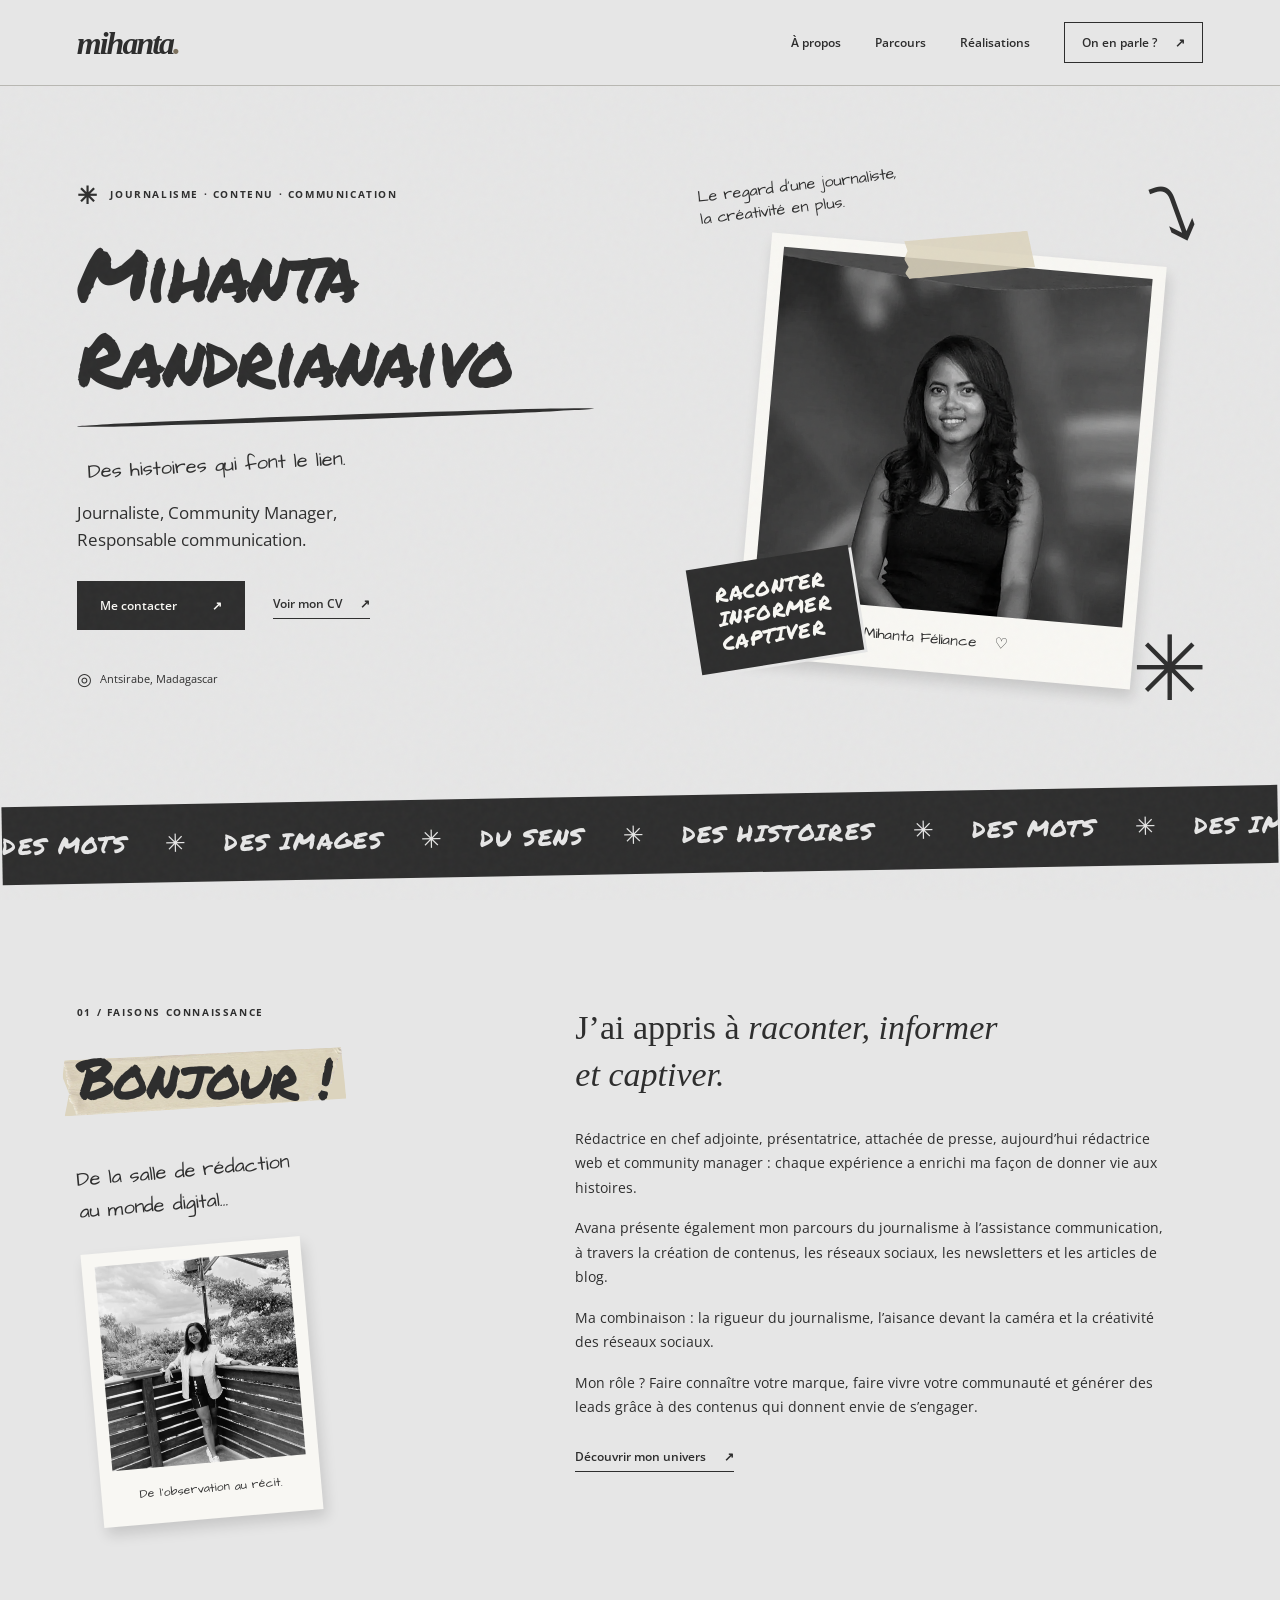
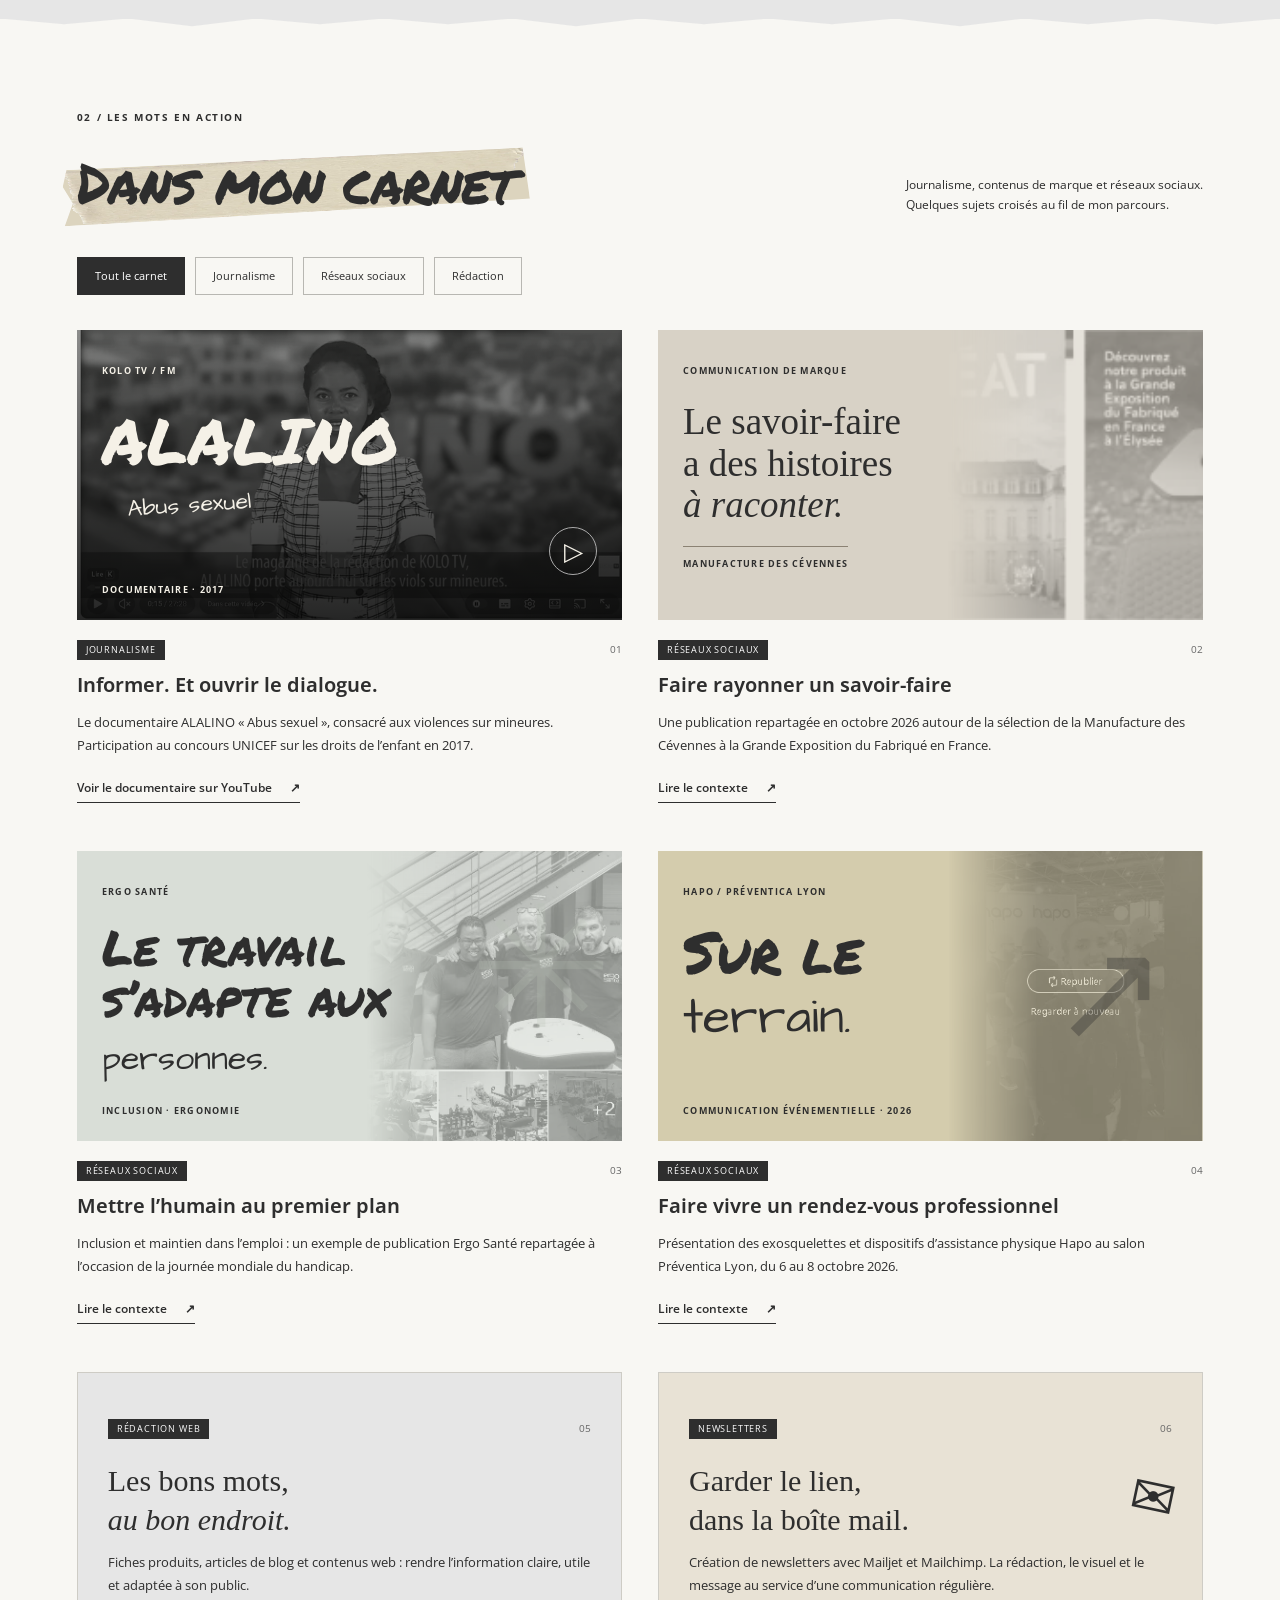
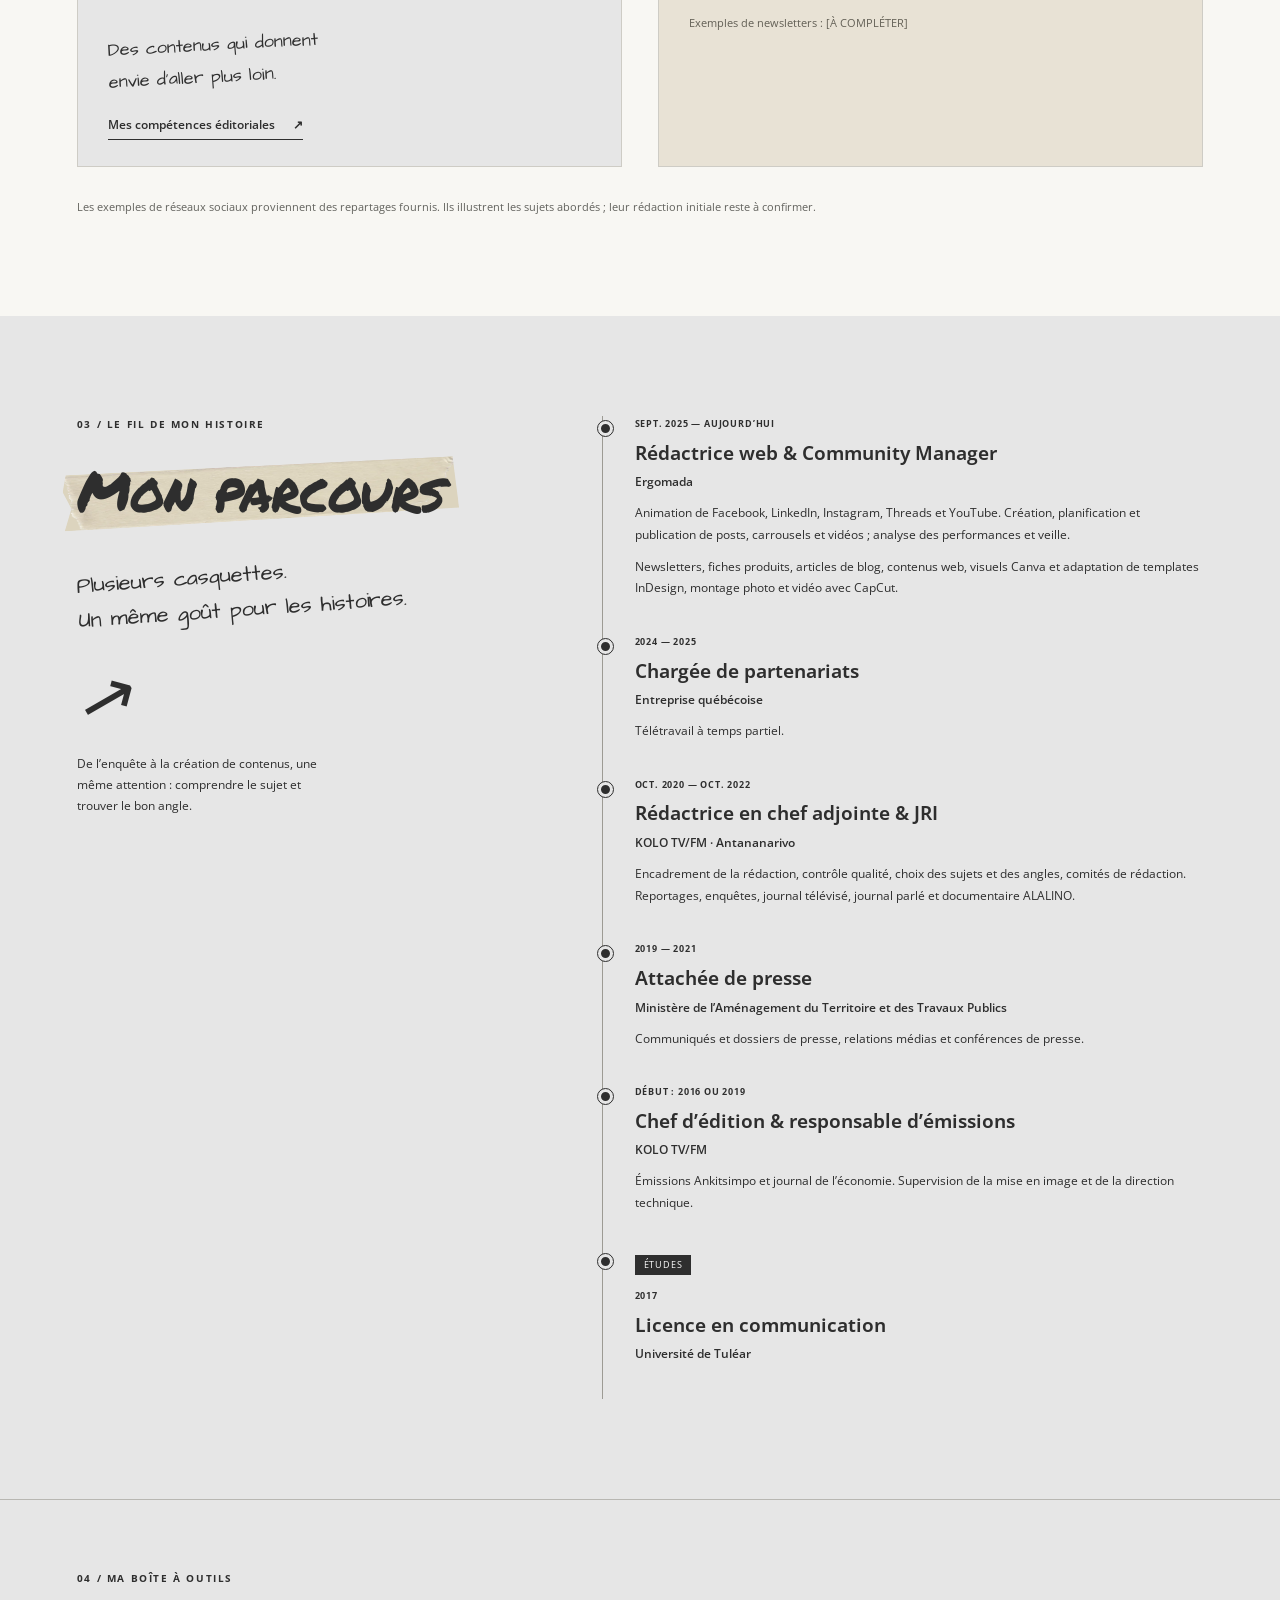
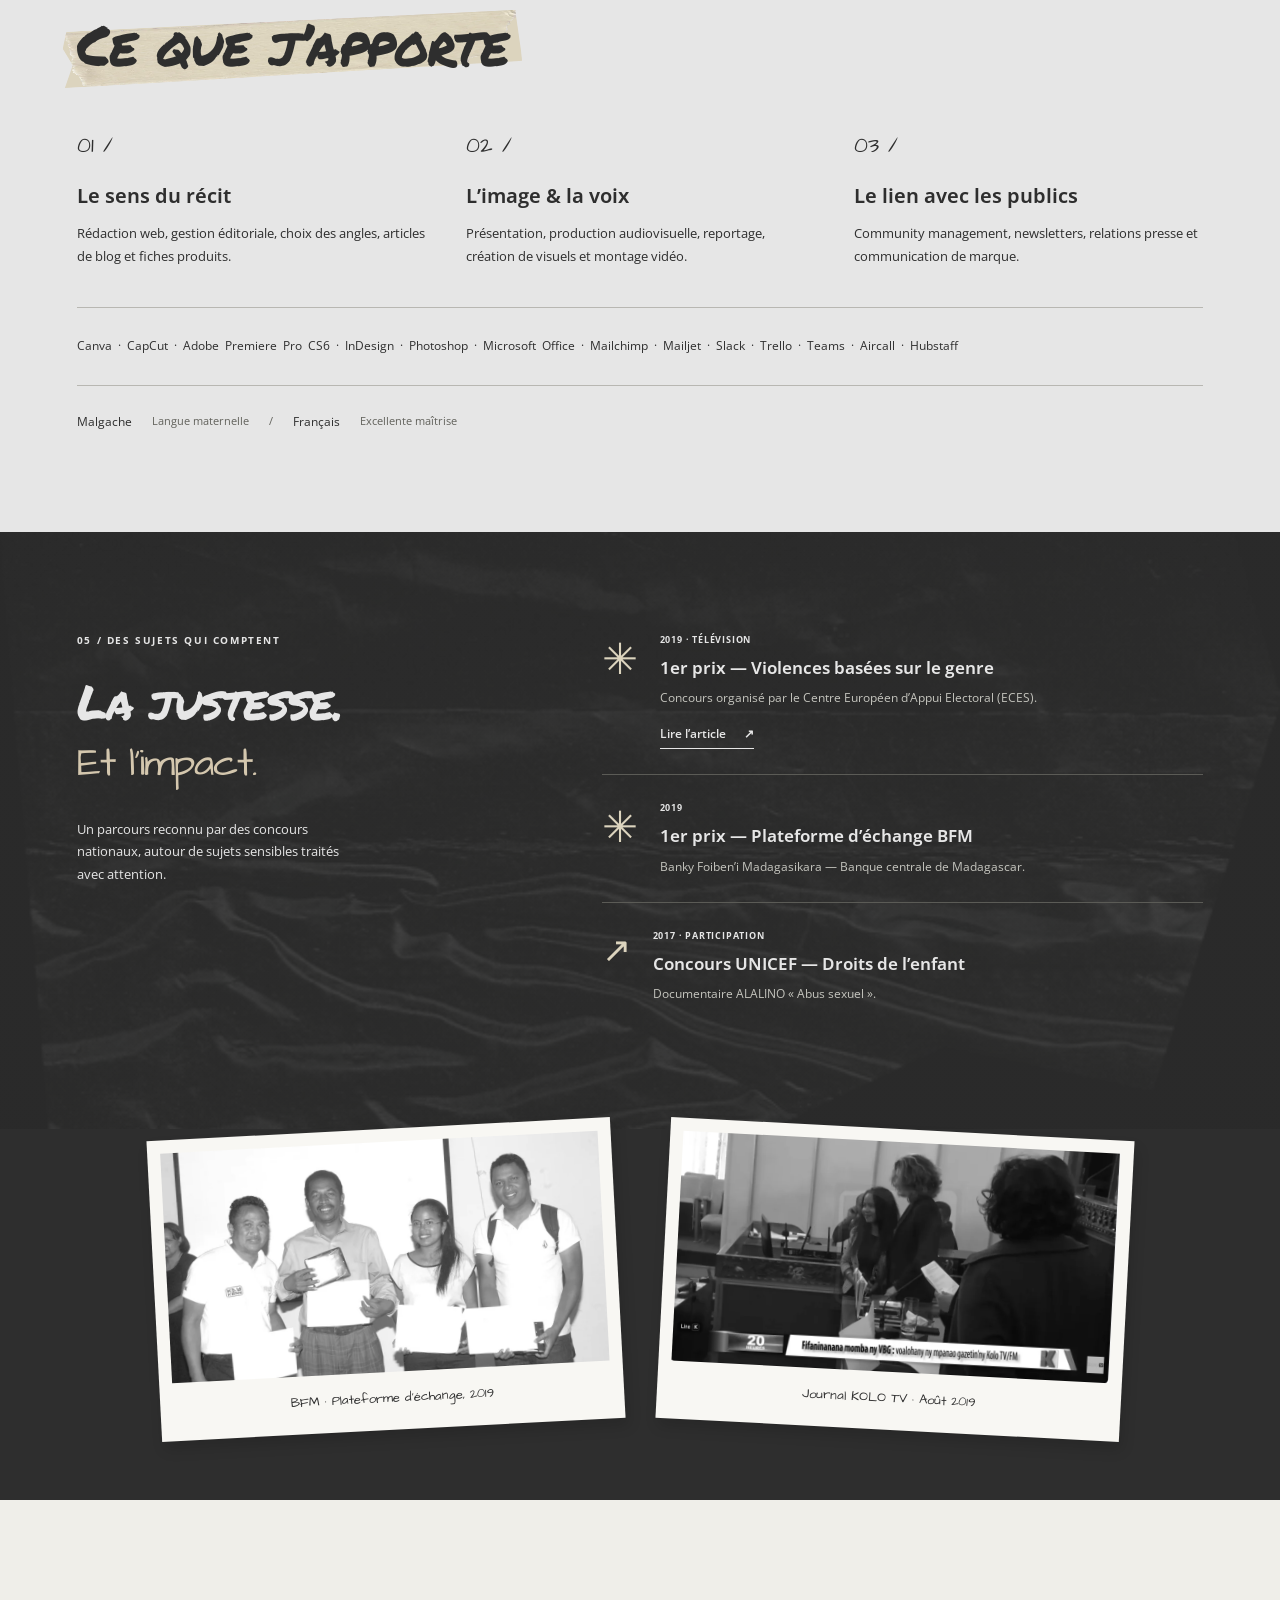
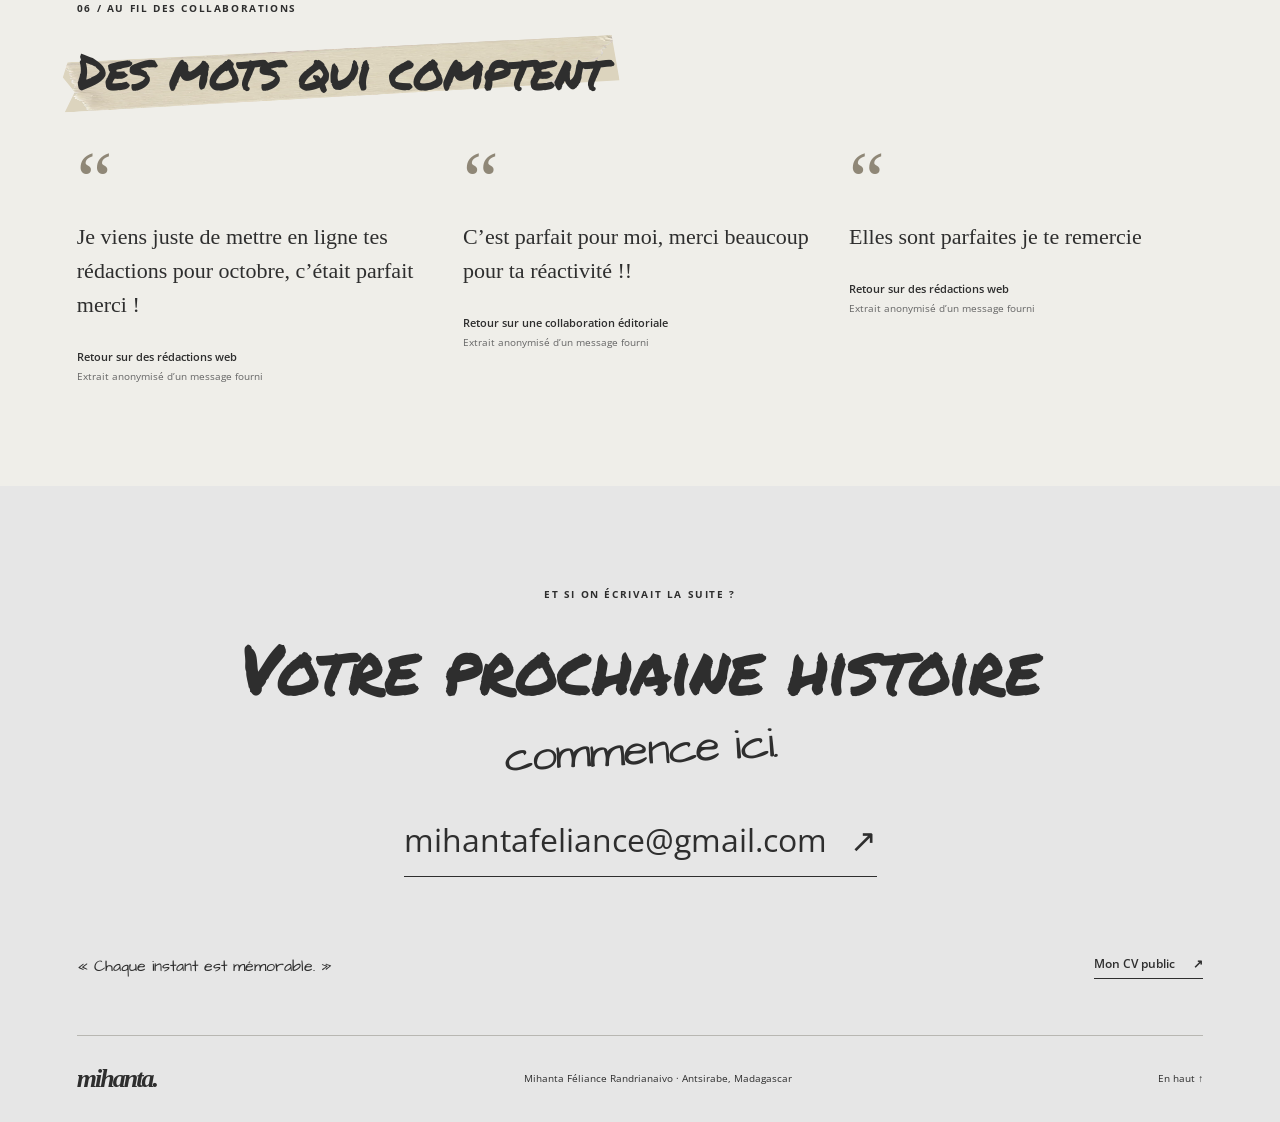
==== index.html @ f81928b0 "first commit" ====
<!doctype html>
<html lang="fr">
<head>
  <meta charset="utf-8">
  <meta name="viewport" content="width=device-width, initial-scale=1">
  <meta name="theme-color" content="#2e2e2e">
  <title>Mihanta Randrianaivo — Journalisme & communication</title>
  <meta name="description" content="Le portfolio de Mihanta Randrianaivo, journaliste, rédactrice web et community manager à Antsirabe, Madagascar. Parcours, publications et communication.">
  <meta property="og:title" content="Mihanta Randrianaivo — Journalisme & communication">
  <meta property="og:description" content="De la salle de rédaction au monde digital : raconter, informer et captiver.">
  <meta property="og:image" content="./assets/portrait.webp">
  <meta property="og:type" content="website">
  <meta property="og:locale" content="fr_FR">
  <link rel="icon" href="./assets/favicon.svg" type="image/svg+xml">
  <link rel="stylesheet" href="./style.css">
  <script src="./script.js" defer></script>
</head>
<body>
  <a class="skip-link" href="#contenu">Aller au contenu</a>
  <header class="header">
    <a class="wordmark" href="#accueil" aria-label="Mihanta, accueil">mi<span>h</span>anta<span class="dot">.</span></a>
    <button class="menu-toggle" aria-controls="navigation" aria-expanded="false">Menu <span aria-hidden="true">☰</span></button>
    <nav id="navigation" aria-label="Navigation principale">
      <a href="#bonjour">À propos</a><a href="#parcours">Parcours</a><a href="#projets">Réalisations</a><a class="nav-contact" href="#contact">On en parle ? <span aria-hidden="true">↗</span></a>
    </nav>
  </header>
  <main id="contenu">
    <section id="accueil" class="hero section-shell">
      <div class="hero-copy">
        <p class="eyebrow"><span class="small-star" aria-hidden="true">✳</span> JOURNALISME · CONTENU · COMMUNICATION</p>
        <h1>Mihanta<br><span>Randrianaivo</span><span class="name-line" aria-hidden="true"></span></h1>
        <p class="handwritten hero-note">Des histoires qui font le lien.</p>
        <p class="hero-description">Journaliste, Community Manager,<br>Responsable communication.</p>
        <div class="actions"><a class="button dark" href="#contact">Me contacter <span aria-hidden="true">↗</span></a><a class="text-link" href="./cv.html">Voir mon CV <span aria-hidden="true">↗</span></a></div>
        <p class="location"><span aria-hidden="true">◎</span> Antsirabe, Madagascar</p>
      </div>
      <div class="hero-art">
        <span class="orbit-label handwritten">Le regard d’une journaliste,<br>la créativité en plus.</span>
        <span class="drawn-arrow" aria-hidden="true">⤵</span>
        <figure class="polaroid hero-photo"><span class="tape" aria-hidden="true"></span><img id="portrait" src="./assets/portrait.webp" alt="Portrait de Mihanta Randrianaivo" width="640" height="800" fetchpriority="high"><figcaption>Mihanta Féliance <span aria-hidden="true">♡</span></figcaption></figure>
        <span class="paper-stamp" aria-hidden="true">RACONTER<br>INFORMER<br>CAPTIVER</span>
        <span class="art-star" aria-hidden="true">✳</span>
      </div>
    </section>
    <div class="ticker" aria-hidden="true"><span>DES MOTS</span> ✳ <span>DES IMAGES</span> ✳ <span>DU SENS</span> ✳ <span>DES HISTOIRES</span> ✳ <span>DES MOTS</span> ✳ <span>DES IMAGES</span></div>

    <section id="bonjour" class="about section-shell reveal">
      <div><p class="section-index">01 / FAISONS CONNAISSANCE</p><h2><span class="tape-title">Bonjour !</span></h2><p class="handwritten margin-note">De la salle de rédaction<br>au monde digital…</p><figure class="about-polaroid polaroid"><img src="./assets/portrait-exterieur.webp" alt="Mihanta debout sur une terrasse en extérieur" loading="lazy" width="700" height="700"><figcaption>De l’observation au récit.</figcaption></figure></div>
      <div class="about-copy"><p class="lead">J’ai appris à <em>raconter, informer<br class="desktop-break"> et captiver.</em></p><p>Rédactrice en chef adjointe, présentatrice, attachée de presse, aujourd’hui rédactrice web et community manager : chaque expérience a enrichi ma façon de donner vie aux histoires.</p><p>Avana présente également mon parcours du journalisme à l’assistance communication, à travers la création de contenus, les réseaux sociaux, les newsletters et les articles de blog.</p><p>Ma combinaison : la rigueur du journalisme, l’aisance devant la caméra et la créativité des réseaux sociaux.</p><p>Mon rôle ? Faire connaître votre marque, faire vivre votre communauté et générer des leads grâce à des contenus qui donnent envie de s’engager.</p><a class="text-link" href="#projets">Découvrir mon univers <span aria-hidden="true">↗</span></a></div>
    </section>

    <section id="projets" class="projects section-shell">
      <div class="section-heading reveal"><div><p class="section-index">02 / LES MOTS EN ACTION</p><h2><span class="tape-title">Dans mon carnet</span></h2></div><p>Journalisme, contenus de marque et réseaux sociaux.<br>Quelques sujets croisés au fil de mon parcours.</p></div>
      <div class="filters" role="group" aria-label="Filtrer les réalisations"><button class="active" data-filter="all" aria-pressed="true">Tout le carnet</button><button data-filter="journalisme" aria-pressed="false">Journalisme</button><button data-filter="social" aria-pressed="false">Réseaux sociaux</button><button data-filter="redaction" aria-pressed="false">Rédaction</button></div>
      <div class="project-grid">
        <article class="project-card featured reveal" data-category="journalisme"><div class="project-visual documentary"><img class="visual-photo" src="./assets/alalino.webp" alt="Présentation du documentaire ALALINO sur KOLO TV" width="783" height="478" loading="lazy"><span class="visual-kicker">KOLO TV / FM</span><span class="documentary-title">ALALINO<span>Abus sexuel</span></span><span class="play-mark" aria-hidden="true">▷</span><span class="visual-footer">DOCUMENTAIRE · 2017</span></div><div class="project-meta"><span class="category">JOURNALISME</span><span>01</span></div><h3>Informer. Et ouvrir le dialogue.</h3><p>Le documentaire ALALINO « Abus sexuel », consacré aux violences sur mineures. Participation au concours UNICEF sur les droits de l’enfant en 2017.</p><a class="text-link documentary-link" href="https://www.youtube.com/watch?v=ROQgotSJH4I">Voir le documentaire sur YouTube <span aria-hidden="true">↗</span></a></article>
        <article class="project-card reveal" data-category="social"><div class="project-visual editorial"><img class="brand-photo" src="./assets/manufacture.webp" alt="Visuel de la sélection de la Manufacture des Cévennes au Fabriqué en France" loading="lazy" width="338" height="163"><span class="visual-kicker">COMMUNICATION DE MARQUE</span><span class="editorial-title">Le savoir-faire<br>a des histoires<br><em>à raconter.</em></span><span class="mini-label">MANUFACTURE DES CÉVENNES</span></div><div class="project-meta"><span class="category">RÉSEAUX SOCIAUX</span><span>02</span></div><h3>Faire rayonner un savoir-faire</h3><p>Une publication repartagée en octobre 2026 autour de la sélection de la Manufacture des Cévennes à la Grande Exposition du Fabriqué en France.</p><button class="text-link detail-button" data-project="manufacture">Lire le contexte <span aria-hidden="true">↗</span></button></article>
        <article class="project-card reveal" data-category="social"><div class="project-visual inclusion"><img class="brand-photo" src="./assets/ergo-sante.webp" alt="Équipe Ergo Santé dans son atelier" loading="lazy" width="347" height="304"><span class="visual-kicker">ERGO SANTÉ</span><span class="inclusion-title">Le travail<br>s’adapte aux<br><em>personnes.</em></span><span class="visual-footer">INCLUSION · ERGONOMIE</span><span class="visual-star" aria-hidden="true">✳</span></div><div class="project-meta"><span class="category">RÉSEAUX SOCIAUX</span><span>03</span></div><h3>Mettre l’humain au premier plan</h3><p>Inclusion et maintien dans l’emploi : un exemple de publication Ergo Santé repartagée à l’occasion de la journée mondiale du handicap.</p><button class="text-link detail-button" data-project="ergo">Lire le contexte <span aria-hidden="true">↗</span></button></article>
        <article class="project-card reveal" data-category="social"><div class="project-visual event"><img class="brand-photo" src="./assets/hapo.webp" alt="Démonstration sur le stand Hapo à Préventica Lyon" loading="lazy" width="351" height="433"><span class="visual-kicker">HAPO / PRÉVENTICA LYON</span><span class="event-title">Sur le<br><em>terrain.</em><span aria-hidden="true">↗</span></span><span class="visual-footer">COMMUNICATION ÉVÉNEMENTIELLE · 2026</span></div><div class="project-meta"><span class="category">RÉSEAUX SOCIAUX</span><span>04</span></div><h3>Faire vivre un rendez-vous professionnel</h3><p>Présentation des exosquelettes et dispositifs d’assistance physique Hapo au salon Préventica Lyon, du 6 au 8 octobre 2026.</p><button class="text-link detail-button" data-project="hapo">Lire le contexte <span aria-hidden="true">↗</span></button></article>
        <article class="project-card writing-card reveal" data-category="redaction"><div class="project-meta"><span class="category">RÉDACTION WEB</span><span>05</span></div><h3>Les bons mots,<br><em>au bon endroit.</em></h3><p>Fiches produits, articles de blog et contenus web : rendre l’information claire, utile et adaptée à son public.</p><p class="handwritten">Des contenus qui donnent<br>envie d’aller plus loin.</p><a class="text-link" href="#competences">Mes compétences éditoriales <span aria-hidden="true">↗</span></a></article>
        <article class="project-card newsletter-card reveal" data-category="redaction"><div class="project-meta"><span class="category">NEWSLETTERS</span><span>06</span></div><span class="envelope" aria-hidden="true">✉</span><h3>Garder le lien,<br>dans la boîte mail.</h3><p>Création de newsletters avec Mailjet et Mailchimp. La rédaction, le visuel et le message au service d’une communication régulière.</p><p class="pending">Exemples de newsletters : [À COMPLÉTER]</p></article>
      </div>
      <p class="source-note">Les exemples de réseaux sociaux proviennent des repartages fournis. Ils illustrent les sujets abordés ; leur rédaction initiale reste à confirmer.</p>
    </section>

    <section id="parcours" class="journey section-shell">
      <div class="journey-intro reveal"><p class="section-index">03 / LE FIL DE MON HISTOIRE</p><h2><span class="tape-title">Mon parcours</span></h2><p class="handwritten">Plusieurs casquettes.<br>Un même goût pour les histoires.</p><div class="journey-note"><span aria-hidden="true">↗</span><p>De l’enquête à la création de contenus, une même attention : comprendre le sujet et trouver le bon angle.</p></div></div>
      <div class="timeline">
        <article class="timeline-item reveal"><span class="timeline-date">SEPT. 2025 — AUJOURD’HUI</span><h3>Rédactrice web & Community Manager</h3><p class="organization">Ergomada</p><p>Animation de Facebook, LinkedIn, Instagram, Threads et YouTube. Création, planification et publication de posts, carrousels et vidéos ; analyse des performances et veille.</p><p>Newsletters, fiches produits, articles de blog, contenus web, visuels Canva et adaptation de templates InDesign, montage photo et vidéo avec CapCut.</p></article>
        <article class="timeline-item reveal"><span class="timeline-date">2024 — 2025</span><h3>Chargée de partenariats</h3><p class="organization">Entreprise québécoise</p><p>Télétravail à temps partiel.</p></article>
        <article class="timeline-item reveal"><span class="timeline-date">OCT. 2020 — OCT. 2022</span><h3>Rédactrice en chef adjointe & JRI</h3><p class="organization">KOLO TV/FM · Antananarivo</p><p>Encadrement de la rédaction, contrôle qualité, choix des sujets et des angles, comités de rédaction. Reportages, enquêtes, journal télévisé, journal parlé et documentaire ALALINO.</p></article>
        <article class="timeline-item reveal"><span class="timeline-date">2019 — 2021</span><h3>Attachée de presse</h3><p class="organization">Ministère de l’Aménagement du Territoire et des Travaux Publics</p><p>Communiqués et dossiers de presse, relations médias et conférences de presse.</p></article>
        <article class="timeline-item reveal"><span class="timeline-date">DÉBUT : 2016 OU 2019</span><h3>Chef d’édition & responsable d’émissions</h3><p class="organization">KOLO TV/FM</p><p>Émissions Ankitsimpo et journal de l’économie. Supervision de la mise en image et de la direction technique.</p></article>
        <article class="timeline-item education reveal"><span class="category">ÉTUDES</span><span class="timeline-date">2017</span><h3>Licence en communication</h3><p class="organization">Université de Tuléar</p></article>
      </div>
    </section>

    <section id="competences" class="skills section-shell reveal"><p class="section-index">04 / MA BOÎTE À OUTILS</p><h2><span class="tape-title">Ce que j’apporte</span></h2><div class="skills-grid"><article><span class="skill-number">01 /</span><h3>Le sens du récit</h3><p>Rédaction web, gestion éditoriale, choix des angles, articles de blog et fiches produits.</p></article><article><span class="skill-number">02 /</span><h3>L’image & la voix</h3><p>Présentation, production audiovisuelle, reportage, création de visuels et montage vidéo.</p></article><article><span class="skill-number">03 /</span><h3>Le lien avec les publics</h3><p>Community management, newsletters, relations presse et communication de marque.</p></article></div><div id="tool-list" class="tool-list" aria-label="Outils">Canva · CapCut · Adobe Premiere Pro CS6 · InDesign · Photoshop · Microsoft Office · Mailchimp · Mailjet · Slack · Trello · Teams · Aircall · Hubstaff</div><p class="languages">Malgache <span>Langue maternelle</span><span aria-hidden="true">/</span> Français <span>Excellente maîtrise</span></p></section>

    <section id="distinctions" class="awards section-shell reveal"><div><p class="section-index">05 / DES SUJETS QUI COMPTENT</p><h2>La justesse.<br><span class="handwritten">Et l’impact.</span></h2><p>Un parcours reconnu par des concours nationaux, autour de sujets sensibles traités avec attention.</p></div><div class="award-list"><article><span class="award-symbol" aria-hidden="true">✳</span><div><span class="timeline-date">2019 · TÉLÉVISION</span><h3>1er prix — Violences basées sur le genre</h3><p>Concours organisé par le Centre Européen d’Appui Electoral (ECES).</p><a id="award-link" class="text-link" href="http://www.infokmada.com/fifaninanana-momba-ny-vbg-voalohany-ny-mpanao-gazetinny-kolo-tvfm/">Lire l’article <span aria-hidden="true">↗</span></a></div></article><article><span class="award-symbol" aria-hidden="true">✳</span><div><span class="timeline-date">2019</span><h3>1er prix — Plateforme d’échange BFM</h3><p>Banky Foiben’i Madagasikara — Banque centrale de Madagascar.</p></div></article><article><span class="award-symbol small" aria-hidden="true">↗</span><div><span class="timeline-date">2017 · PARTICIPATION</span><h3>Concours UNICEF — Droits de l’enfant</h3><p>Documentaire ALALINO « Abus sexuel ».</p></div></article></div></section>

<div class="proof-gallery"><figure class="polaroid"><button class="image-button" data-image="./assets/prix-bfm.webp" data-caption="Remise de prix — plateforme d’échange de la Banque centrale de Madagascar, 2019 (légende du Canva)." aria-label="Agrandir la photo de remise du prix BFM"><img src="./assets/prix-bfm.webp" alt="Remise de prix du concours de la plateforme BFM, personnes tenant leurs certificats" width="900" height="598" loading="lazy"></button><figcaption>BFM · Plateforme d’échange, 2019</figcaption></figure><figure class="polaroid"><button class="image-button" data-image="./assets/prix-vbg.webp" data-caption="Concours sur les violences basées sur le genre — capture du journal KOLO TV du 1er août 2019." aria-label="Agrandir la capture du concours sur les violences basées sur le genre"><img src="./assets/prix-vbg.webp" alt="Cérémonie du concours VBG, capture du journal KOLO TV" width="900" height="542" loading="lazy"></button><figcaption>Journal KOLO TV · Août 2019</figcaption></figure></div>
    <section id="retours" class="feedback section-shell reveal"><p class="section-index">06 / AU FIL DES COLLABORATIONS</p><h2><span class="tape-title">Des mots qui comptent</span></h2><div class="feedback-grid"><blockquote><span class="quote-mark" aria-hidden="true">“</span><p>Je viens juste de mettre en ligne tes rédactions pour octobre, c’était parfait merci !</p><footer>Retour sur des rédactions web<span>Extrait anonymisé d’un message fourni</span></footer></blockquote><blockquote><span class="quote-mark" aria-hidden="true">“</span><p>C’est parfait pour moi, merci beaucoup pour ta réactivité !!</p><footer>Retour sur une collaboration éditoriale<span>Extrait anonymisé d’un message fourni</span></footer></blockquote><blockquote><span class="quote-mark" aria-hidden="true">“</span><p>Elles sont parfaites je te remercie</p><footer>Retour sur des rédactions web<span>Extrait anonymisé d’un message fourni</span></footer></blockquote></div></section>

    <section id="contact" class="contact section-shell"><p class="section-index">ET SI ON ÉCRIVAIT LA SUITE ?</p><h2>Votre prochaine histoire<br><span class="handwritten">commence ici.</span></h2><a class="contact-email" href="mailto:mihantafeliance@gmail.com">mihantafeliance@gmail.com <span aria-hidden="true">↗</span></a><div class="contact-bottom"><p>« Chaque instant est mémorable. »</p><a class="text-link" href="./cv.html">Mon CV public <span aria-hidden="true">↗</span></a></div></section>
  </main>
  <footer class="footer"><a class="wordmark" href="#accueil">mihanta.</a><p>Mihanta Féliance Randrianaivo · Antsirabe, Madagascar</p><a href="#accueil">En haut <span aria-hidden="true">↑</span></a></footer>
  <dialog id="image-dialog" aria-labelledby="image-dialog-caption"><button class="image-close dialog-close" aria-label="Fermer l’image">×</button><figure><img id="expanded-image" alt=""><figcaption id="image-dialog-caption"></figcaption></figure></dialog>
  <dialog id="project-dialog" aria-labelledby="dialog-title"><button class="dialog-close" aria-label="Fermer les détails">×</button><p class="section-index">DANS MON CARNET</p><h2 id="dialog-title"></h2><p id="dialog-content"></p><p class="source-note">Source : capture de publication fournie dans la conversation. L’autorat initial reste à confirmer.</p></dialog>
</body>
</html>
---- style.css ----
@font-face{font-family:PortfolioHand;src:url('./assets/architects-daughter.ttf') format('truetype');font-display:swap}
@font-face{font-family:PortfolioTitle;src:url('./assets/permanent-marker.ttf') format('truetype');font-display:swap}
@font-face{font-family:'Open Sans';src:url('./assets/open-sans.ttf') format('truetype');font-weight:300 800;font-display:swap}
:root{--paper:#e6e6e6;--ink:#2e2e2e;--tape:#d4c7ae;--white:#f8f7f3;--line:#b8b7b2;--hand:PortfolioHand,'Segoe Print','Comic Sans MS',cursive;--body:'Open Sans','Segoe UI',Arial,sans-serif;--title:Impact,'Arial Narrow',sans-serif}
*{box-sizing:border-box}html{scroll-behavior:smooth;scroll-padding-top:100px}body{margin:0;background:var(--paper);color:var(--ink);font-family:var(--body);font-size:15px;line-height:1.75}body:before{content:'';position:fixed;inset:0;pointer-events:none;z-index:8;opacity:.045;background-image:url("data:image/svg+xml,%3Csvg viewBox='0 0 160 160' xmlns='http://www.w3.org/2000/svg'%3E%3Cfilter id='n'%3E%3CfeTurbulence type='fractalNoise' baseFrequency='.85' numOctaves='3' stitchTiles='stitch'/%3E%3C/filter%3E%3Cpath fill='%23000' filter='url(%23n)' opacity='.6' d='M0 0h160v160H0z'/%3E%3C/svg%3E")}
::selection{background:var(--tape);color:var(--ink)}a{color:inherit;text-decoration:none}button{font:inherit;color:inherit;cursor:pointer}button,a{-webkit-tap-highlight-color:transparent}a:focus-visible,button:focus-visible{outline:3px solid #725c31;outline-offset:6px}img{max-width:100%;display:block}h1,h2,h3,p,figure{margin:0}p+p{margin-top:1rem}h2{font-family:var(--title);font-weight:400;font-size:clamp(2.5rem,4.4vw,4.1rem);line-height:1.16;letter-spacing:-.025em}h3{font-size:1.15rem;line-height:1.45;font-weight:650}em{font-style:normal}.section-shell{padding:100px max(6vw,calc((100vw - 1240px)/2));}.section-index,.eyebrow{font-size:10px;font-weight:700;letter-spacing:.16em;margin-bottom:24px}.handwritten{font-family:var(--hand);font-weight:400}.skip-link{position:fixed;top:-100px;left:20px;padding:12px;background:var(--white);z-index:30}.skip-link:focus{top:10px}.header{position:sticky;top:0;z-index:20;display:flex;align-items:center;justify-content:space-between;height:86px;padding:0 6vw;background:rgb(230 230 230 / .96);border-bottom:1px solid var(--line);backdrop-filter:blur(12px)}.wordmark{font-family:Georgia,serif;font-weight:bold;font-style:italic;font-size:32px;letter-spacing:-2px;line-height:1}.wordmark .dot{color:#7d725f}.header nav{display:flex;align-items:center;gap:34px;font-size:12px;font-weight:600}.header nav a:hover{ text-decoration:underline;text-underline-offset:5px}.nav-contact{border:1px solid var(--ink);padding:9px 17px}.nav-contact span{margin-left:15px}.menu-toggle{display:none}.hero{display:grid;grid-template-columns:1.15fr 1fr;min-height:710px;padding-top:80px;padding-bottom:85px;gap:40px;align-items:center;overflow:hidden}.eyebrow{display:flex;gap:12px;align-items:center}.small-star{font-size:24px;line-height:1}.hero h1{position:relative;font-family:var(--title);font-size:clamp(3.8rem,6.7vw,6.6rem);line-height:1.04;font-weight:400;letter-spacing:-.035em}.hero h1>span:first-child{font-size:.79em}.name-line{display:block;height:5px;width:89%;background:var(--ink);transform:rotate(-2deg);border-radius:70%;margin-top:13px}.hero-note{font-size:22px;transform:rotate(-3deg);margin:20px 0 24px 10px}.hero-description{font-size:17px;line-height:1.6}.actions{display:flex;align-items:center;gap:28px;margin-top:28px}.button{display:inline-flex;align-items:center;justify-content:space-between;gap:35px;padding:13px 22px;font-weight:600;font-size:12px;border:1px solid var(--ink)}.dark{background:var(--ink);color:var(--white)}.dark:hover{background:#49463f}.text-link{display:inline-block;border:0;border-bottom:1px solid currentColor;background:none;padding:0 0 4px;font-size:12px;font-weight:600;text-align:left}.text-link span{margin-left:15px}.text-link:hover{opacity:.7}.location{font-size:11px;margin-top:34px;display:flex;gap:8px;align-items:center}.location span{font-size:17px}.hero-art{position:relative;padding:45px 20px 0}.polaroid{background:var(--white);padding:13px 13px 20px;box-shadow:3px 8px 14px #0002;position:relative}.hero-photo{width:85%;margin:0 auto;transform:rotate(5deg)}.hero-photo img{width:100%;height:350px;object-fit:cover;object-position:center 25%;filter:grayscale(1);background:#cbc9c3}.polaroid figcaption{font-family:var(--hand);text-align:center;margin-top:15px;font-size:15px}.polaroid figcaption span{margin-left:12px}.tape{position:absolute;top:-15px;width:130px;height:40px;left:calc(50% - 65px);background:var(--tape);opacity:.86;transform:rotate(-9deg);z-index:2;clip-path:polygon(1% 5%,96% 0,100% 92%,3% 100%,0 85%,3% 70%,0 50%,3% 30%)}.orbit-label{position:absolute;top:-30px;left:0;font-size:16px;line-height:1.4;transform:rotate(-7deg)}.drawn-arrow{position:absolute;top:-25px;right:7px;transform:rotate(-20deg);font-size:80px;font-family:var(--hand);line-height:1}.paper-stamp{position:absolute;bottom:10px;left:-5px;background:var(--ink);color:var(--white);font-family:var(--title);font-size:20px;line-height:1.2;letter-spacing:.03em;padding:17px 25px;transform:rotate(-9deg);box-shadow:3px 3px 0 #e6e6e6}.art-star{position:absolute;right:-4px;bottom:-37px;font-size:90px;line-height:1}.ticker{background:var(--ink);color:var(--paper);display:flex;gap:38px;align-items:center;overflow:hidden;white-space:nowrap;padding:17px 0;transform:rotate(-1deg);font-size:25px}.ticker span{font-family:var(--title);font-size:23px;letter-spacing:.06em}.about{display:grid;grid-template-columns:.8fr 1.2fr;gap:80px;padding-top:130px}.tape-title{position:relative;isolation:isolate;display:inline-block}.tape-title:before{content:'';position:absolute;inset:12% -14px 2%;background:var(--tape);transform:rotate(-3deg);z-index:-1;clip-path:polygon(1% 0,99% 3%,100% 94%,0 100%,2% 60%,0 30%)}.margin-note{font-size:20px;line-height:1.6;margin-top:35px;transform:rotate(-5deg)}.about-asterisk{font-size:100px;line-height:1;display:block;margin:35px 0 0 70px}.lead{font-family:Georgia,serif;font-size:34px;line-height:1.4;margin-bottom:28px}.lead em{font-style:italic}.about-copy>p:not(.lead){font-size:14px;max-width:590px}.about-copy .text-link{margin-top:26px}.projects{background:var(--white);padding-top:90px;clip-path:polygon(0 0,5% .3%,10% 0,15% .4%,20% 0,25% .3%,30% 0,35% .3%,40% 0,45% .4%,50% 0,55% .3%,60% 0,65% .3%,70% 0,75% .4%,80% 0,85% .3%,90% 0,95% .3%,100% 0,100% 100%,0 100%)}.section-heading{display:flex;align-items:end;justify-content:space-between;gap:35px}.section-heading>p{font-size:12px;line-height:1.7;max-width:360px}.filters{display:flex;gap:10px;margin:42px 0 35px;flex-wrap:wrap}.filters button{border:1px solid var(--line);padding:8px 17px;background:transparent;font-size:11px}.filters button.active{background:var(--ink);color:white;border-color:var(--ink)}.project-grid{display:grid;grid-template-columns:repeat(2,minmax(0,1fr));gap:48px 36px}.project-card{min-width:0}.project-card[hidden]{display:none}.project-visual{height:290px;position:relative;padding:25px;overflow:hidden;transition:transform .3s}.project-card:hover .project-visual{transform:rotate(-1deg)}.visual-kicker,.visual-footer,.mini-label{font-size:9px;letter-spacing:.14em;font-weight:700;position:relative;z-index:1}.visual-footer{position:absolute;bottom:22px;left:25px}.documentary{background:#30312f;color:#f5f1e7;background-size:cover;background-position:center}.documentary:before{content:'';position:absolute;inset:0;background:linear-gradient(0deg,#000b,transparent)}.documentary-title{display:block;font-family:var(--title);font-size:75px;line-height:1;margin-top:27px;position:relative}.documentary-title span{display:block;font-family:var(--hand);font-size:26px;transform:rotate(-4deg);margin:10px 0 0 25px}.play-mark{position:absolute;right:25px;bottom:45px;width:48px;height:48px;display:grid;place-items:center;border:1px solid #aaa;border-radius:50%;font-size:25px}.editorial{background:#d8d2c6}.editorial:after{content:'';width:170px;height:230px;background:#beb7a8;position:absolute;right:-65px;top:80px;transform:rotate(35deg);border:15px solid #eee9df}.editorial-title{display:block;font-family:Georgia,serif;font-size:37px;line-height:1.13;margin-top:20px;position:relative;z-index:1}.editorial-title em{font-style:italic}.mini-label{display:inline-block;border-top:1px solid #8b8273;margin-top:20px;padding-top:9px}.inclusion{background:#d9ded7}.inclusion-title{font-family:var(--title);font-size:49px;line-height:1.05;display:block;margin-top:20px;position:relative;z-index:1}.inclusion-title em{font-family:var(--hand);font-size:.7em}.visual-star{position:absolute;right:10px;top:25px;font-size:170px;color:#bac3b6;line-height:1}.event{background:#d4ccad}.event-title{font-family:var(--title);font-size:73px;line-height:1;display:block;margin-top:20px;position:relative}.event-title em{font-family:var(--hand);font-size:50px;line-height:1}.event-title>span{position:absolute;right:10px;top:0;font-size:140px;font-family:Arial,sans-serif;font-weight:100}.project-meta{display:flex;align-items:center;justify-content:space-between;margin:20px 0 10px;font-size:10px;color:#666}.category{display:inline-block;background:var(--ink);color:#fff;font-size:9px;letter-spacing:.09em;padding:4px 9px;line-height:1.4}.project-card>p{font-size:13px;line-height:1.75;margin:12px 0 16px}.project-card h3{font-size:20px}.writing-card,.newsletter-card{padding:26px 30px;background:var(--paper);border:1px solid #ceccc5;position:relative}.writing-card h3,.newsletter-card h3{font-family:Georgia,serif;font-size:30px;font-weight:400;line-height:1.3;margin-top:22px}.writing-card h3 em{font-style:italic}.writing-card>.handwritten{font-size:18px;transform:rotate(-3deg);margin:25px 0}.newsletter-card{background:#e8e2d5;transform:rotate(1deg)}.envelope{position:absolute;right:26px;top:75px;font-size:54px;transform:rotate(12deg)}.newsletter-card h3{position:relative;max-width:85%}.pending{font-size:11px!important;color:#625f55}.source-note{font-size:11px;color:#63635e;margin-top:30px;max-width:780px}.journey{display:grid;grid-template-columns:.85fr 1.15fr;gap:80px}.journey-intro>.handwritten{font-size:22px;line-height:1.6;margin-top:30px;transform:rotate(-4deg)}.journey-note{margin-top:60px;max-width:240px;font-size:12px}.journey-note>span{font-size:70px;line-height:1;display:block;transform:rotate(15deg)}.timeline{border-left:1px solid #9d9b94;padding-left:32px}.timeline-item{position:relative;padding-bottom:35px}.timeline-item:before{content:'';position:absolute;left:-37px;top:5px;width:9px;height:9px;background:var(--ink);border:3px solid var(--paper);outline:1px solid var(--ink);border-radius:50%}.timeline-date{font-size:9px;letter-spacing:.09em;font-weight:700;display:block;margin-bottom:8px}.timeline h3{font-size:19px}.organization{font-size:12px;font-weight:600;margin-top:4px}.timeline-item>p:not(.organization){font-size:12px;line-height:1.8;margin-top:10px}.education .category{margin-bottom:13px}.skills{border-top:1px solid var(--line);padding-top:70px}.skills-grid{display:grid;grid-template-columns:repeat(3,minmax(0,1fr));gap:40px;margin:50px 0 40px}.skill-number{font-family:var(--hand);font-size:22px;display:block;margin-bottom:15px}.skills-grid h3{font-size:20px;margin-bottom:12px}.skills-grid p{font-size:13px}.tool-list{border-top:1px solid var(--line);border-bottom:1px solid var(--line);padding:24px 0;line-height:2.4;font-size:12px;word-spacing:3px}.languages{display:flex;gap:20px;flex-wrap:wrap;font-size:12px;margin-top:25px}.languages>span{font-size:11px;color:#62625c}.awards{background:var(--ink);color:var(--paper);display:grid;grid-template-columns:.85fr 1.15fr;gap:80px;position:relative}.awards h2{font-size:60px}.awards h2>.handwritten{font-size:49px;color:#d4c7ae}.awards>div>p:last-child{font-size:13px;max-width:290px;margin-top:30px}.award-list article{display:flex;gap:22px;padding:25px 0;border-bottom:1px solid #5b5b56}.award-list article:first-child{padding-top:0}.award-list article:last-child{border-bottom:0}.award-symbol{font-size:43px;line-height:1.2;color:var(--tape)}.award-symbol.small{font-size:35px}.award-list h3{font-size:17px}.award-list p{font-size:12px;margin-top:7px;color:#c5c5be}.award-list .text-link{margin-top:15px}.feedback{background:#efeee9}.feedback-grid{display:grid;grid-template-columns:1fr 1fr;gap:50px;margin-top:40px}blockquote{margin:0;position:relative}.quote-mark{font-family:Georgia,serif;font-size:80px;line-height:1;color:#8f8777}blockquote>p{font-family:Georgia,serif;font-size:25px;line-height:1.55}blockquote footer{font-size:11px;font-weight:600;margin-top:25px}blockquote footer span{display:block;color:#666;font-size:10px;font-weight:400;margin-top:2px}.contact{padding-top:100px;padding-bottom:55px;text-align:center}.contact h2{font-size:clamp(2.6rem,5.5vw,5.1rem)}.contact h2 .handwritten{font-size:.65em;display:block;margin:15px 0 35px;transform:rotate(-3deg)}.contact-email{font-size:clamp(1rem,2.5vw,2rem);border-bottom:1px solid var(--ink);padding-bottom:8px;display:inline-block}.contact-email span{margin-left:15px}.contact-bottom{display:flex;justify-content:space-between;align-items:center;margin-top:75px;font-size:12px}.contact-bottom>p{font-family:var(--hand);font-size:16px}.footer{margin:0 6vw;border-top:1px solid var(--line);padding:30px 0;display:flex;align-items:center;justify-content:space-between;gap:20px}.footer>.wordmark{font-size:26px}.footer p,.footer>a:last-child{font-size:10px}.footer>a:last-child{white-space:nowrap}dialog{max-width:min(620px,90vw);background:var(--white);border:1px solid var(--ink);padding:45px;color:var(--ink)}dialog::backdrop{background:#0008;backdrop-filter:blur(3px)}dialog h2{font-size:36px;margin-bottom:20px}dialog p{font-size:14px}.dialog-close{position:absolute;top:7px;right:12px;font-size:30px;background:none;border:0}.reveal{opacity:1}.js-motion .reveal{opacity:0;transform:translateY(16px);transition:opacity .5s,transform .5s}.js-motion .reveal.visible{opacity:1;transform:translateY(0)}
@media(min-width:1600px){.hero{min-height:790px}.hero-photo img{height:420px}}
@media(max-width:1000px){.section-shell{padding-left:5vw;padding-right:5vw}.hero{gap:12px;min-height:650px}.hero-photo{width:92%}.hero-photo img{height:310px}.hero h1{font-size:clamp(3.3rem,7.2vw,5rem)}.hero-art{padding-left:10px;padding-right:5px}.paper-stamp{font-size:16px;padding:14px}.orbit-label{font-size:13px}.hero-note{font-size:18px}.about,.journey,.awards{gap:40px}.lead{font-size:28px}.project-visual{height:260px}.event-title{font-size:60px}.event-title>span{font-size:100px}.skills-grid{gap:25px}.section-heading>p{max-width:280px}.footer p{max-width:210px}}
@media(max-width:700px){html{scroll-padding-top:80px}.header{height:70px;padding:0 6vw}.header .wordmark{font-size:29px}.menu-toggle{display:flex;gap:15px;align-items:center;border:0;background:none;font-size:12px;padding:12px 0}.header nav{display:none;position:absolute;top:70px;left:0;right:0;background:var(--paper);padding:25px 6vw 30px;border-bottom:1px solid var(--line);align-items:stretch;gap:20px}.header nav.open{display:flex;flex-direction:column}.nav-contact{align-self:start}.section-shell{padding:65px 7vw}.hero{grid-template-columns:1fr;padding-top:40px;gap:70px;padding-bottom:60px}.hero h1{font-size:clamp(3.4rem,12vw,5rem)}.hero h1>span:first-child{font-size:.81em}.name-line{width:83%}.eyebrow{font-size:8px;letter-spacing:.12em;margin-bottom:20px}.hero-note{font-size:18px;margin-bottom:22px}.hero-description{font-size:15px}.actions{gap:25px}.location{margin-top:22px}.hero-art{max-width:380px;width:100%;margin:0 auto;padding:25px 15px 0}.hero-photo{width:80%}.hero-photo img{height:300px}.orbit-label{top:-28px;left:15px;font-size:14px}.drawn-arrow{right:7px;top:-38px;font-size:65px}.paper-stamp{bottom:5px;left:0;font-size:17px}.art-star{font-size:70px;right:0;bottom:-25px}.ticker{gap:26px;padding:12px 0}.ticker span{font-size:18px}.about{grid-template-columns:1fr;gap:35px}.margin-note{font-size:18px;margin-top:20px}.about-asterisk{display:none}.about-copy .lead{font-size:29px}.desktop-break{display:none}.section-heading{display:block}.section-heading>p{max-width:100%;margin-top:25px}.section-index{font-size:9px;letter-spacing:.12em;margin-bottom:20px}h2{font-size:39px}.filters{gap:7px;margin-top:30px}.filters button{padding:7px 10px;font-size:10px}.project-grid{grid-template-columns:1fr;gap:36px}.project-visual{height:285px}.project-card h3{font-size:19px}.project-card>p{font-size:13px}.documentary-title{font-size:70px}.editorial-title{font-size:37px}.event-title{font-size:75px}.event-title>span{font-size:130px}.journey{grid-template-columns:1fr;gap:35px}.journey-intro>.handwritten{font-size:19px;margin-top:22px}.journey-note{display:none}.timeline{margin-left:5px;padding-left:26px}.timeline-item:before{left:-31px}.timeline h3{font-size:18px}.timeline-item{padding-bottom:30px}.skills-grid{grid-template-columns:1fr;gap:30px;margin-top:35px}.skill-number{margin-bottom:8px}.skills-grid h3{margin-bottom:8px}.languages{gap:10px}.languages>span:nth-child(2){display:none}.awards{grid-template-columns:1fr;gap:35px}.awards h2{font-size:50px}.awards h2>.handwritten{font-size:40px}.awards>div>p:last-child{max-width:100%;margin-top:20px}.feedback-grid{grid-template-columns:1fr;gap:35px;margin-top:35px}.quote-mark{font-size:65px}blockquote>p{font-size:23px}.contact h2{font-size:clamp(30px,8vw,45px)}.contact h2 .handwritten{font-size:.65em;margin-bottom:25px}.contact-email{font-size:clamp(12px,3.8vw,20px)}.contact-email span{margin-left:6px}.contact-bottom{display:block;margin-top:45px}.contact-bottom .text-link{margin-top:20px}.footer{margin:0 7vw;flex-wrap:wrap;padding:25px 0;gap:20px}.footer p{order:3;max-width:100%;width:100%;font-size:9px}.footer>a:last-child{margin-left:auto}dialog{padding:40px 25px}.newsletter-card h3{max-width:90%}.envelope{opacity:.3}.newsletter-card{transform:none}}
@media(prefers-reduced-motion:reduce){html{scroll-behavior:auto}*,*:before,*:after{transition:none!important;animation:none!important}.js-motion .reveal{opacity:1;transform:none}.project-card:hover .project-visual{transform:none}}
:root{--tape:#dcd4be;--title:PortfolioTitle,Impact,'Arial Narrow',sans-serif}
.hero h1{font-size:clamp(3.5rem,5.8vw,5.8rem);line-height:1.15}.hero h1>span:first-child{font-size:.78em}.hero-note{font-size:20px}.tape-title:before{background:var(--tape) url('./assets/ruban.webp') center/100% 100% no-repeat}.hero-photo img{object-fit:cover;object-position:center}.about-polaroid{width:220px;transform:rotate(-5deg);margin:35px 0 0 15px}.about-polaroid img{height:205px;width:100%;object-fit:cover;filter:grayscale(1)}.about-polaroid figcaption{font-size:12px}.visual-photo{position:absolute;inset:0;width:100%;height:100%;object-fit:cover;filter:grayscale(1);opacity:.45}.documentary:before{z-index:1}.documentary-title,.play-mark,.visual-footer{z-index:2}.documentary-title{font-size:64px}.documentary-title span{font-size:23px}.brand-photo{position:absolute;right:0;top:0;height:100%;width:47%;object-fit:cover;filter:grayscale(1);opacity:.38;mask-image:linear-gradient(90deg,transparent,#000 35%)}.event-title{font-size:58px}.event-title>span{opacity:.35}.visual-star{opacity:.25}.editorial:after{display:none}.awards{background:linear-gradient(#2e2e2ee8,#2e2e2ee8),url('./assets/tissu.webp') center/cover}.awards h2{font-size:48px}.awards h2>.handwritten{font-size:40px}.proof-gallery{padding:0 12vw 70px;background:var(--ink);display:grid;grid-template-columns:1fr 1fr;gap:45px}.proof-gallery .polaroid:first-child{transform:rotate(-3deg)}.proof-gallery .polaroid:last-child{transform:rotate(3deg)}.image-button{border:0;padding:0;display:block;width:100%;background:none;cursor:zoom-in}.image-button img{width:100%;height:230px;object-fit:cover;filter:grayscale(1)}.proof-gallery figcaption{font-size:13px}.proof-gallery .polaroid{transition:transform .2s}.proof-gallery .polaroid:hover{transform:rotate(0)}#image-dialog{max-width:min(950px,94vw);padding:35px 20px 20px}#expanded-image{max-height:75vh;width:auto;margin:auto;object-fit:contain}#image-dialog-caption{font-size:12px;margin-top:15px;line-height:1.6}.feedback h2{font-size:clamp(30px,4vw,50px)}
@media(max-width:1000px){.hero h1{font-size:clamp(3rem,5.8vw,5rem)}.documentary-title{font-size:49px}.editorial-title{font-size:30px}.inclusion-title{font-size:40px}.proof-gallery{padding-left:6vw;padding-right:6vw}.image-button img{height:190px}}
@media(max-width:700px){.hero h1{font-size:clamp(2.8rem,10.8vw,4rem)}.hero-note{font-size:17px}.about-polaroid{display:none}.documentary-title{font-size:53px}.editorial-title{font-size:34px}.inclusion-title{font-size:44px}.event-title{font-size:58px}.proof-gallery{grid-template-columns:1fr;gap:35px;padding:0 12vw 60px}.image-button img{height:200px}.proof-gallery figcaption{font-size:11px}.awards h2{font-size:44px}.awards h2>.handwritten{font-size:36px}.newsletter-card h3{font-size:28px}}
.ticker{width:calc(100% - 4px);margin-left:2px}.feedback-grid{grid-template-columns:repeat(3,minmax(0,1fr));gap:32px}.feedback-grid blockquote>p{font-size:22px}@media(max-width:700px){.feedback-grid{grid-template-columns:1fr}}
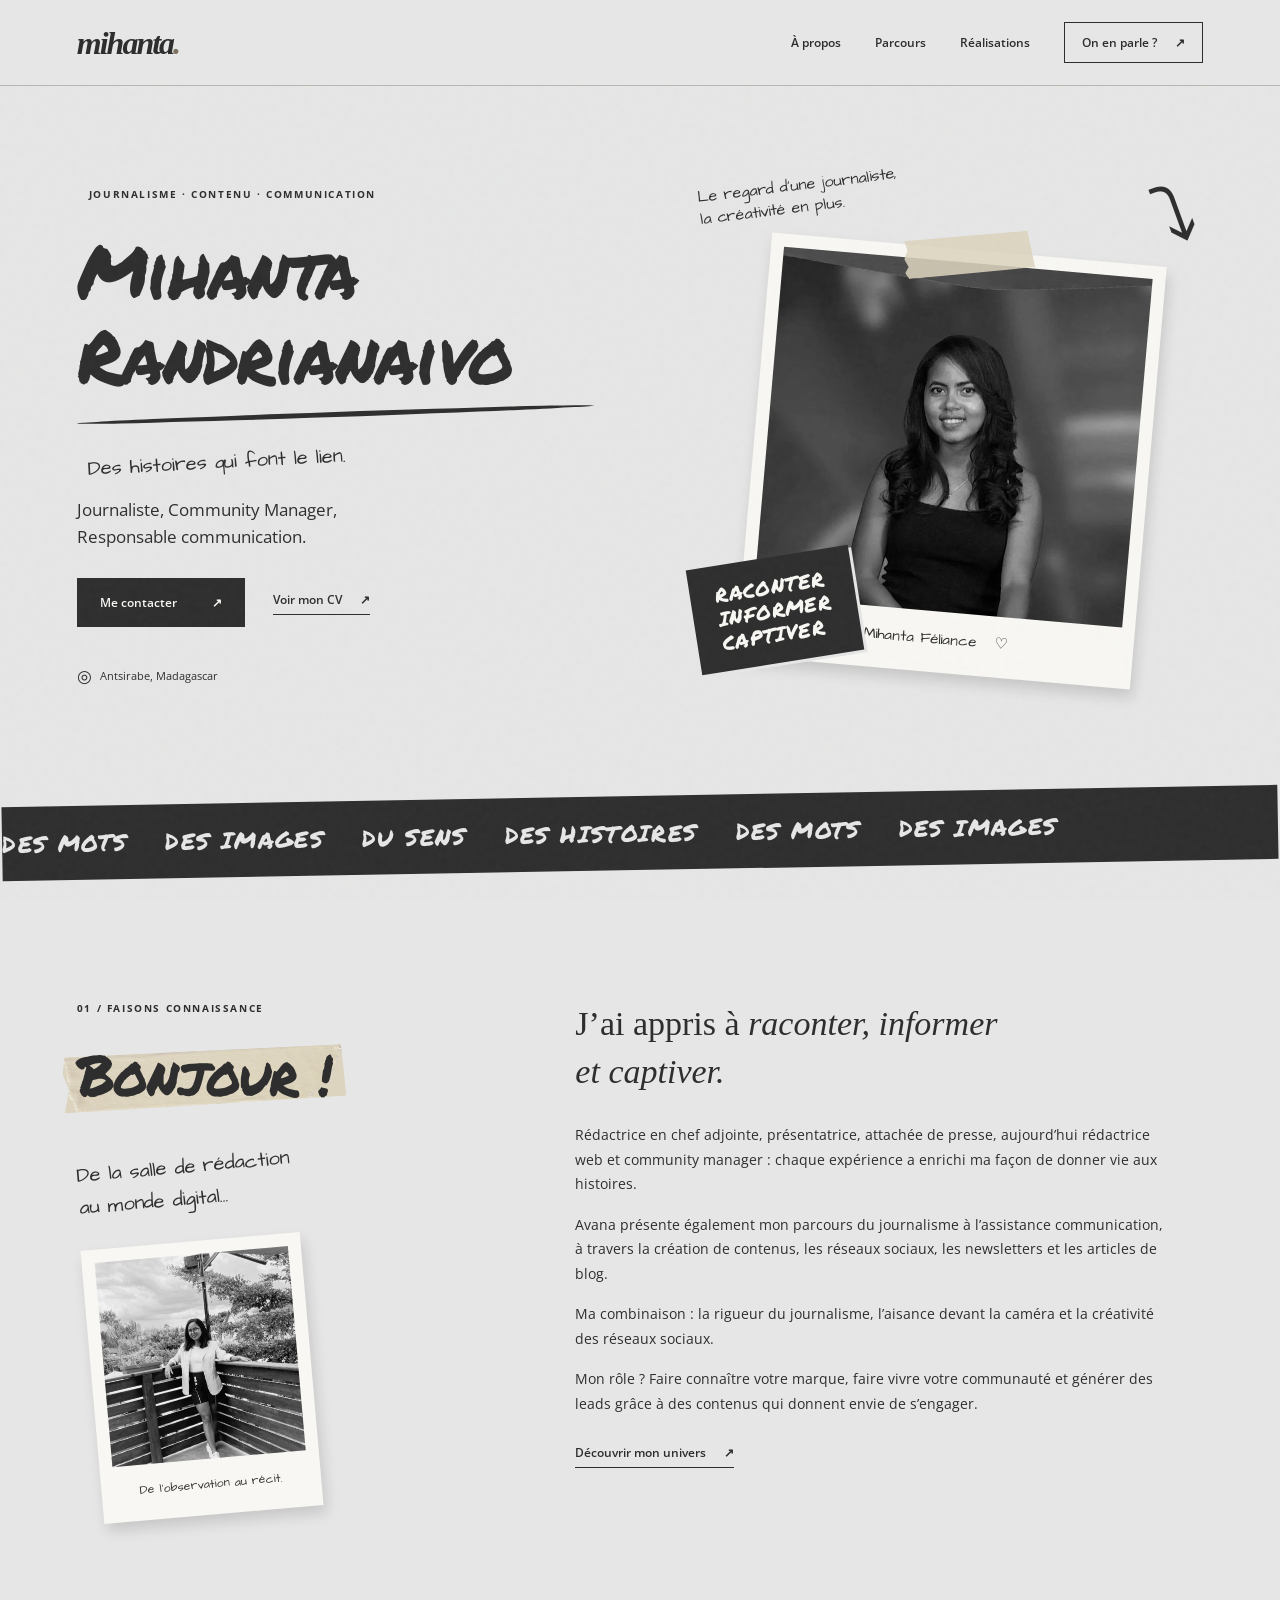
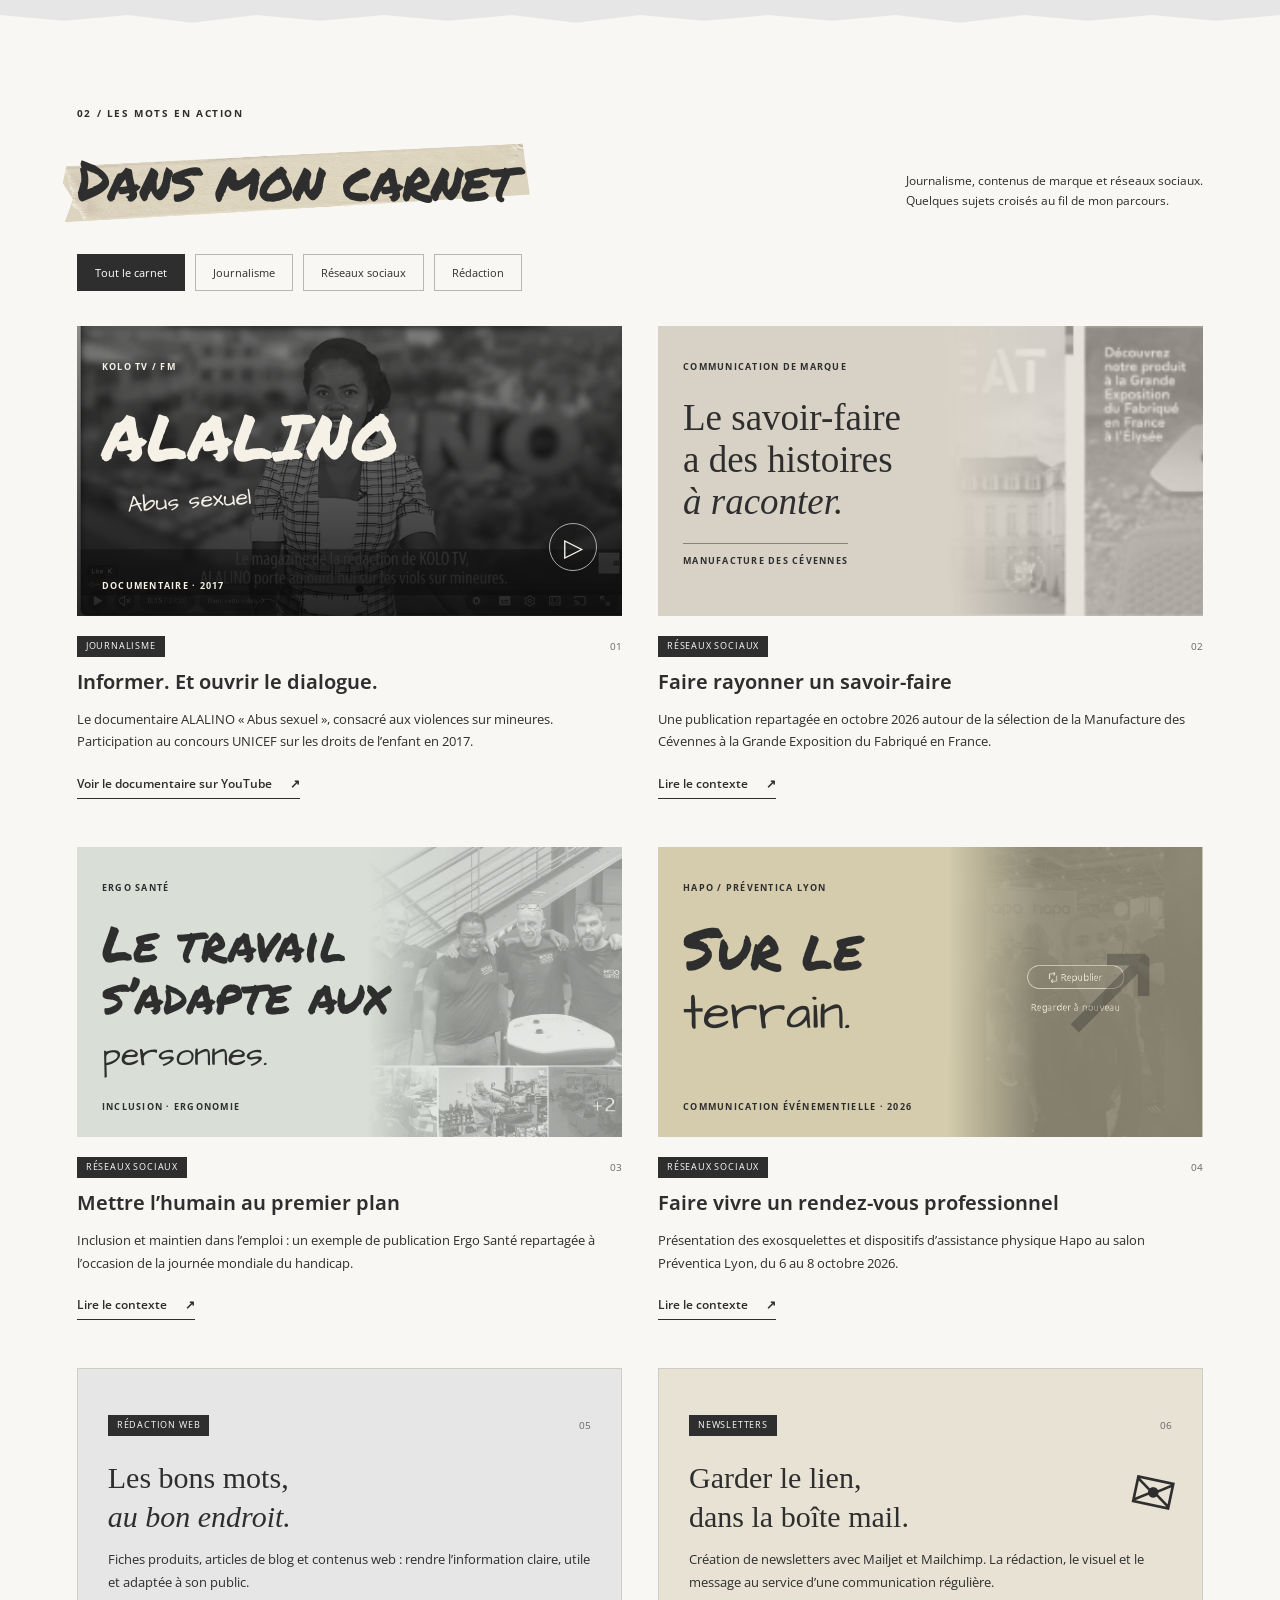
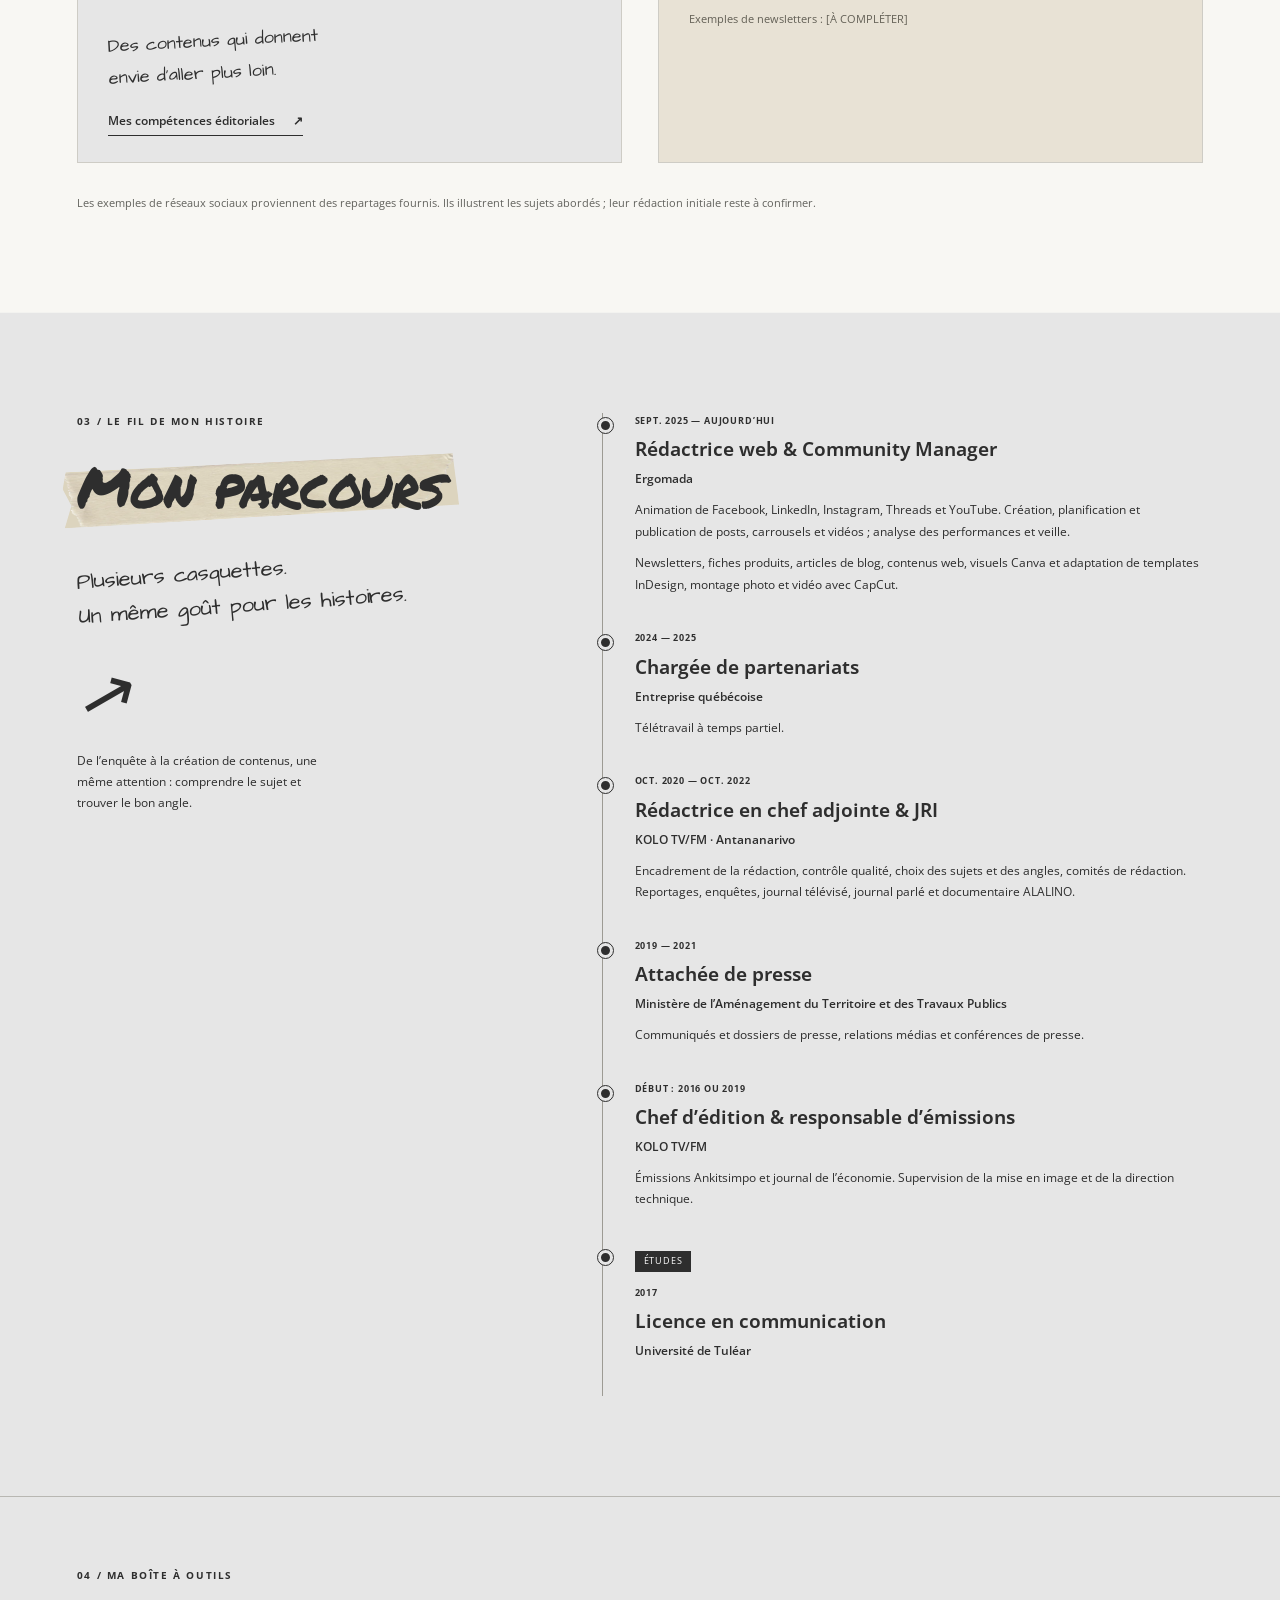
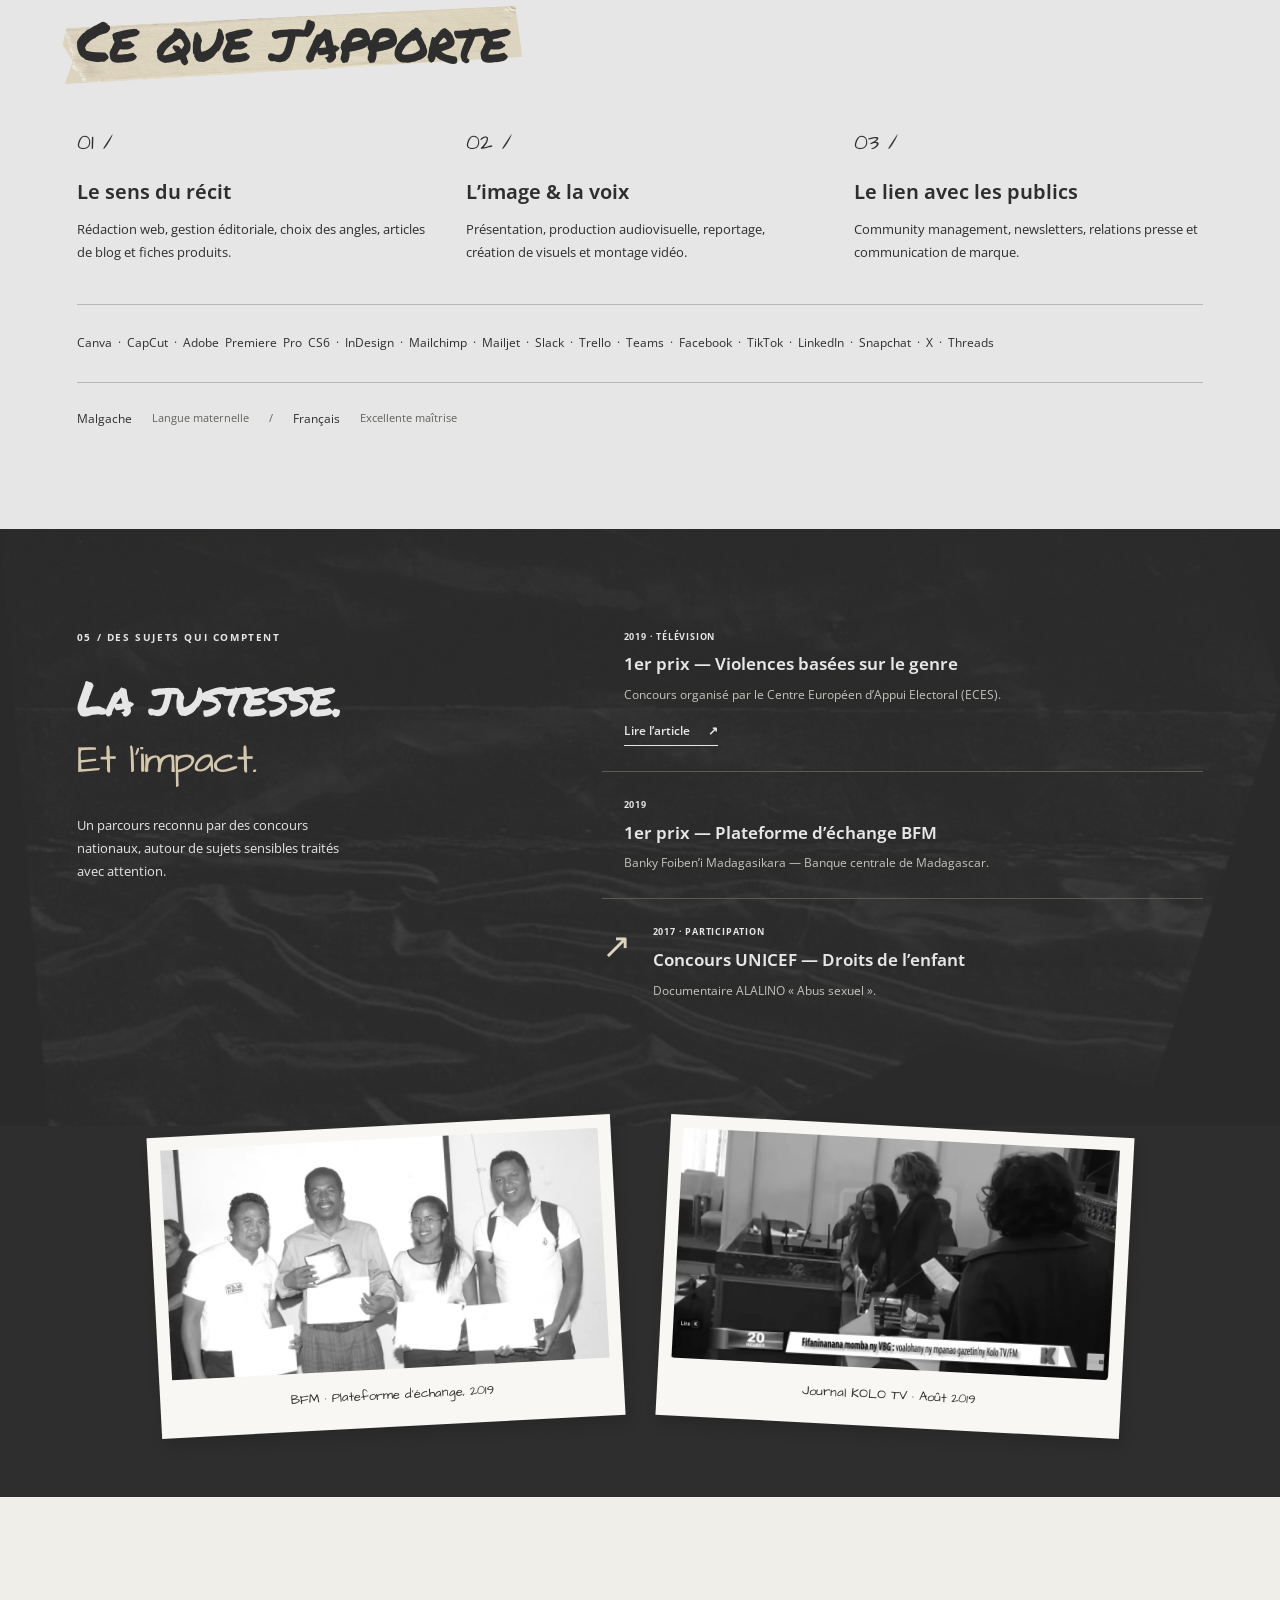
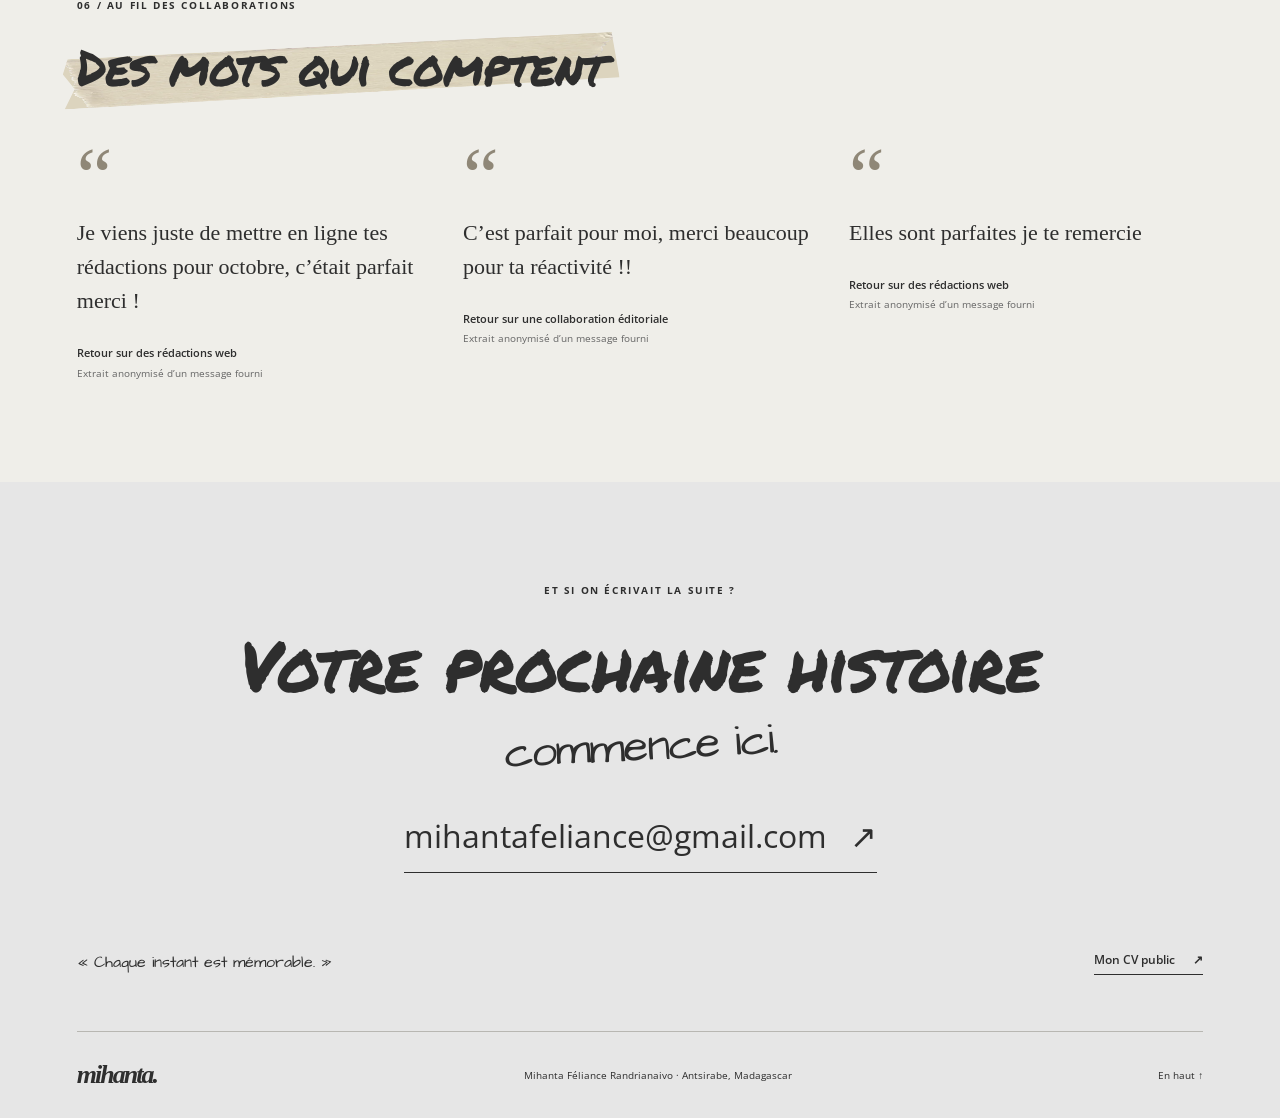
==== commit 942e76b9: "fix msg" ====
--- a/index.html
+++ b/index.html
@@ -27,7 +27,7 @@
   <main id="contenu">
     <section id="accueil" class="hero section-shell">
       <div class="hero-copy">
-        <p class="eyebrow"><span class="small-star" aria-hidden="true">✳</span> JOURNALISME · CONTENU · COMMUNICATION</p>
+        <p class="eyebrow"><span class="small-star" aria-hidden="true"></span> JOURNALISME · CONTENU · COMMUNICATION</p>
         <h1>Mihanta<br><span>Randrianaivo</span><span class="name-line" aria-hidden="true"></span></h1>
         <p class="handwritten hero-note">Des histoires qui font le lien.</p>
         <p class="hero-description">Journaliste, Community Manager,<br>Responsable communication.</p>
@@ -39,10 +39,10 @@
         <span class="drawn-arrow" aria-hidden="true">⤵</span>
         <figure class="polaroid hero-photo"><span class="tape" aria-hidden="true"></span><img id="portrait" src="./assets/portrait.webp" alt="Portrait de Mihanta Randrianaivo" width="640" height="800" fetchpriority="high"><figcaption>Mihanta Féliance <span aria-hidden="true">♡</span></figcaption></figure>
         <span class="paper-stamp" aria-hidden="true">RACONTER<br>INFORMER<br>CAPTIVER</span>
-        <span class="art-star" aria-hidden="true">✳</span>
+        <span class="art-star" aria-hidden="true"></span>
       </div>
     </section>
-    <div class="ticker" aria-hidden="true"><span>DES MOTS</span> ✳ <span>DES IMAGES</span> ✳ <span>DU SENS</span> ✳ <span>DES HISTOIRES</span> ✳ <span>DES MOTS</span> ✳ <span>DES IMAGES</span></div>
+    <div class="ticker" aria-hidden="true"><span>DES MOTS</span>  <span>DES IMAGES</span>  <span>DU SENS</span>  <span>DES HISTOIRES</span>  <span>DES MOTS</span>  <span>DES IMAGES</span></div>
 
     <section id="bonjour" class="about section-shell reveal">
       <div><p class="section-index">01 / FAISONS CONNAISSANCE</p><h2><span class="tape-title">Bonjour !</span></h2><p class="handwritten margin-note">De la salle de rédaction<br>au monde digital…</p><figure class="about-polaroid polaroid"><img src="./assets/portrait-exterieur.webp" alt="Mihanta debout sur une terrasse en extérieur" loading="lazy" width="700" height="700"><figcaption>De l’observation au récit.</figcaption></figure></div>
@@ -55,7 +55,7 @@
       <div class="project-grid">
         <article class="project-card featured reveal" data-category="journalisme"><div class="project-visual documentary"><img class="visual-photo" src="./assets/alalino.webp" alt="Présentation du documentaire ALALINO sur KOLO TV" width="783" height="478" loading="lazy"><span class="visual-kicker">KOLO TV / FM</span><span class="documentary-title">ALALINO<span>Abus sexuel</span></span><span class="play-mark" aria-hidden="true">▷</span><span class="visual-footer">DOCUMENTAIRE · 2017</span></div><div class="project-meta"><span class="category">JOURNALISME</span><span>01</span></div><h3>Informer. Et ouvrir le dialogue.</h3><p>Le documentaire ALALINO « Abus sexuel », consacré aux violences sur mineures. Participation au concours UNICEF sur les droits de l’enfant en 2017.</p><a class="text-link documentary-link" href="https://www.youtube.com/watch?v=ROQgotSJH4I">Voir le documentaire sur YouTube <span aria-hidden="true">↗</span></a></article>
         <article class="project-card reveal" data-category="social"><div class="project-visual editorial"><img class="brand-photo" src="./assets/manufacture.webp" alt="Visuel de la sélection de la Manufacture des Cévennes au Fabriqué en France" loading="lazy" width="338" height="163"><span class="visual-kicker">COMMUNICATION DE MARQUE</span><span class="editorial-title">Le savoir-faire<br>a des histoires<br><em>à raconter.</em></span><span class="mini-label">MANUFACTURE DES CÉVENNES</span></div><div class="project-meta"><span class="category">RÉSEAUX SOCIAUX</span><span>02</span></div><h3>Faire rayonner un savoir-faire</h3><p>Une publication repartagée en octobre 2026 autour de la sélection de la Manufacture des Cévennes à la Grande Exposition du Fabriqué en France.</p><button class="text-link detail-button" data-project="manufacture">Lire le contexte <span aria-hidden="true">↗</span></button></article>
-        <article class="project-card reveal" data-category="social"><div class="project-visual inclusion"><img class="brand-photo" src="./assets/ergo-sante.webp" alt="Équipe Ergo Santé dans son atelier" loading="lazy" width="347" height="304"><span class="visual-kicker">ERGO SANTÉ</span><span class="inclusion-title">Le travail<br>s’adapte aux<br><em>personnes.</em></span><span class="visual-footer">INCLUSION · ERGONOMIE</span><span class="visual-star" aria-hidden="true">✳</span></div><div class="project-meta"><span class="category">RÉSEAUX SOCIAUX</span><span>03</span></div><h3>Mettre l’humain au premier plan</h3><p>Inclusion et maintien dans l’emploi : un exemple de publication Ergo Santé repartagée à l’occasion de la journée mondiale du handicap.</p><button class="text-link detail-button" data-project="ergo">Lire le contexte <span aria-hidden="true">↗</span></button></article>
+        <article class="project-card reveal" data-category="social"><div class="project-visual inclusion"><img class="brand-photo" src="./assets/ergo-sante.webp" alt="Équipe Ergo Santé dans son atelier" loading="lazy" width="347" height="304"><span class="visual-kicker">ERGO SANTÉ</span><span class="inclusion-title">Le travail<br>s’adapte aux<br><em>personnes.</em></span><span class="visual-footer">INCLUSION · ERGONOMIE</span><span class="visual-star" aria-hidden="true"></span></div><div class="project-meta"><span class="category">RÉSEAUX SOCIAUX</span><span>03</span></div><h3>Mettre l’humain au premier plan</h3><p>Inclusion et maintien dans l’emploi : un exemple de publication Ergo Santé repartagée à l’occasion de la journée mondiale du handicap.</p><button class="text-link detail-button" data-project="ergo">Lire le contexte <span aria-hidden="true">↗</span></button></article>
         <article class="project-card reveal" data-category="social"><div class="project-visual event"><img class="brand-photo" src="./assets/hapo.webp" alt="Démonstration sur le stand Hapo à Préventica Lyon" loading="lazy" width="351" height="433"><span class="visual-kicker">HAPO / PRÉVENTICA LYON</span><span class="event-title">Sur le<br><em>terrain.</em><span aria-hidden="true">↗</span></span><span class="visual-footer">COMMUNICATION ÉVÉNEMENTIELLE · 2026</span></div><div class="project-meta"><span class="category">RÉSEAUX SOCIAUX</span><span>04</span></div><h3>Faire vivre un rendez-vous professionnel</h3><p>Présentation des exosquelettes et dispositifs d’assistance physique Hapo au salon Préventica Lyon, du 6 au 8 octobre 2026.</p><button class="text-link detail-button" data-project="hapo">Lire le contexte <span aria-hidden="true">↗</span></button></article>
         <article class="project-card writing-card reveal" data-category="redaction"><div class="project-meta"><span class="category">RÉDACTION WEB</span><span>05</span></div><h3>Les bons mots,<br><em>au bon endroit.</em></h3><p>Fiches produits, articles de blog et contenus web : rendre l’information claire, utile et adaptée à son public.</p><p class="handwritten">Des contenus qui donnent<br>envie d’aller plus loin.</p><a class="text-link" href="#competences">Mes compétences éditoriales <span aria-hidden="true">↗</span></a></article>
         <article class="project-card newsletter-card reveal" data-category="redaction"><div class="project-meta"><span class="category">NEWSLETTERS</span><span>06</span></div><span class="envelope" aria-hidden="true">✉</span><h3>Garder le lien,<br>dans la boîte mail.</h3><p>Création de newsletters avec Mailjet et Mailchimp. La rédaction, le visuel et le message au service d’une communication régulière.</p><p class="pending">Exemples de newsletters : [À COMPLÉTER]</p></article>
@@ -75,9 +75,9 @@
       </div>
     </section>
 
-    <section id="competences" class="skills section-shell reveal"><p class="section-index">04 / MA BOÎTE À OUTILS</p><h2><span class="tape-title">Ce que j’apporte</span></h2><div class="skills-grid"><article><span class="skill-number">01 /</span><h3>Le sens du récit</h3><p>Rédaction web, gestion éditoriale, choix des angles, articles de blog et fiches produits.</p></article><article><span class="skill-number">02 /</span><h3>L’image & la voix</h3><p>Présentation, production audiovisuelle, reportage, création de visuels et montage vidéo.</p></article><article><span class="skill-number">03 /</span><h3>Le lien avec les publics</h3><p>Community management, newsletters, relations presse et communication de marque.</p></article></div><div id="tool-list" class="tool-list" aria-label="Outils">Canva · CapCut · Adobe Premiere Pro CS6 · InDesign · Photoshop · Microsoft Office · Mailchimp · Mailjet · Slack · Trello · Teams · Aircall · Hubstaff</div><p class="languages">Malgache <span>Langue maternelle</span><span aria-hidden="true">/</span> Français <span>Excellente maîtrise</span></p></section>
+    <section id="competences" class="skills section-shell reveal"><p class="section-index">04 / MA BOÎTE À OUTILS</p><h2><span class="tape-title">Ce que j’apporte</span></h2><div class="skills-grid"><article><span class="skill-number">01 /</span><h3>Le sens du récit</h3><p>Rédaction web, gestion éditoriale, choix des angles, articles de blog et fiches produits.</p></article><article><span class="skill-number">02 /</span><h3>L’image & la voix</h3><p>Présentation, production audiovisuelle, reportage, création de visuels et montage vidéo.</p></article><article><span class="skill-number">03 /</span><h3>Le lien avec les publics</h3><p>Community management, newsletters, relations presse et communication de marque.</p></article></div><div id="tool-list" class="tool-list" aria-label="Outils">Canva · CapCut · Adobe Premiere Pro CS6 · InDesign · Mailchimp · Mailjet · Slack · Trello · Teams · Facebook · TikTok · LinkedIn · Snapchat · X · Threads</div><p class="languages">Malgache <span>Langue maternelle</span><span aria-hidden="true">/</span> Français <span>Excellente maîtrise</span></p></section>
 
-    <section id="distinctions" class="awards section-shell reveal"><div><p class="section-index">05 / DES SUJETS QUI COMPTENT</p><h2>La justesse.<br><span class="handwritten">Et l’impact.</span></h2><p>Un parcours reconnu par des concours nationaux, autour de sujets sensibles traités avec attention.</p></div><div class="award-list"><article><span class="award-symbol" aria-hidden="true">✳</span><div><span class="timeline-date">2019 · TÉLÉVISION</span><h3>1er prix — Violences basées sur le genre</h3><p>Concours organisé par le Centre Européen d’Appui Electoral (ECES).</p><a id="award-link" class="text-link" href="http://www.infokmada.com/fifaninanana-momba-ny-vbg-voalohany-ny-mpanao-gazetinny-kolo-tvfm/">Lire l’article <span aria-hidden="true">↗</span></a></div></article><article><span class="award-symbol" aria-hidden="true">✳</span><div><span class="timeline-date">2019</span><h3>1er prix — Plateforme d’échange BFM</h3><p>Banky Foiben’i Madagasikara — Banque centrale de Madagascar.</p></div></article><article><span class="award-symbol small" aria-hidden="true">↗</span><div><span class="timeline-date">2017 · PARTICIPATION</span><h3>Concours UNICEF — Droits de l’enfant</h3><p>Documentaire ALALINO « Abus sexuel ».</p></div></article></div></section>
+    <section id="distinctions" class="awards section-shell reveal"><div><p class="section-index">05 / DES SUJETS QUI COMPTENT</p><h2>La justesse.<br><span class="handwritten">Et l’impact.</span></h2><p>Un parcours reconnu par des concours nationaux, autour de sujets sensibles traités avec attention.</p></div><div class="award-list"><article><span class="award-symbol" aria-hidden="true"></span><div><span class="timeline-date">2019 · TÉLÉVISION</span><h3>1er prix — Violences basées sur le genre</h3><p>Concours organisé par le Centre Européen d’Appui Electoral (ECES).</p><a id="award-link" class="text-link" href="http://www.infokmada.com/fifaninanana-momba-ny-vbg-voalohany-ny-mpanao-gazetinny-kolo-tvfm/">Lire l’article <span aria-hidden="true">↗</span></a></div></article><article><span class="award-symbol" aria-hidden="true"></span><div><span class="timeline-date">2019</span><h3>1er prix — Plateforme d’échange BFM</h3><p>Banky Foiben’i Madagasikara — Banque centrale de Madagascar.</p></div></article><article><span class="award-symbol small" aria-hidden="true">↗</span><div><span class="timeline-date">2017 · PARTICIPATION</span><h3>Concours UNICEF — Droits de l’enfant</h3><p>Documentaire ALALINO « Abus sexuel ».</p></div></article></div></section>
 
 <div class="proof-gallery"><figure class="polaroid"><button class="image-button" data-image="./assets/prix-bfm.webp" data-caption="Remise de prix — plateforme d’échange de la Banque centrale de Madagascar, 2019 (légende du Canva)." aria-label="Agrandir la photo de remise du prix BFM"><img src="./assets/prix-bfm.webp" alt="Remise de prix du concours de la plateforme BFM, personnes tenant leurs certificats" width="900" height="598" loading="lazy"></button><figcaption>BFM · Plateforme d’échange, 2019</figcaption></figure><figure class="polaroid"><button class="image-button" data-image="./assets/prix-vbg.webp" data-caption="Concours sur les violences basées sur le genre — capture du journal KOLO TV du 1er août 2019." aria-label="Agrandir la capture du concours sur les violences basées sur le genre"><img src="./assets/prix-vbg.webp" alt="Cérémonie du concours VBG, capture du journal KOLO TV" width="900" height="542" loading="lazy"></button><figcaption>Journal KOLO TV · Août 2019</figcaption></figure></div>
     <section id="retours" class="feedback section-shell reveal"><p class="section-index">06 / AU FIL DES COLLABORATIONS</p><h2><span class="tape-title">Des mots qui comptent</span></h2><div class="feedback-grid"><blockquote><span class="quote-mark" aria-hidden="true">“</span><p>Je viens juste de mettre en ligne tes rédactions pour octobre, c’était parfait merci !</p><footer>Retour sur des rédactions web<span>Extrait anonymisé d’un message fourni</span></footer></blockquote><blockquote><span class="quote-mark" aria-hidden="true">“</span><p>C’est parfait pour moi, merci beaucoup pour ta réactivité !!</p><footer>Retour sur une collaboration éditoriale<span>Extrait anonymisé d’un message fourni</span></footer></blockquote><blockquote><span class="quote-mark" aria-hidden="true">“</span><p>Elles sont parfaites je te remercie</p><footer>Retour sur des rédactions web<span>Extrait anonymisé d’un message fourni</span></footer></blockquote></div></section>
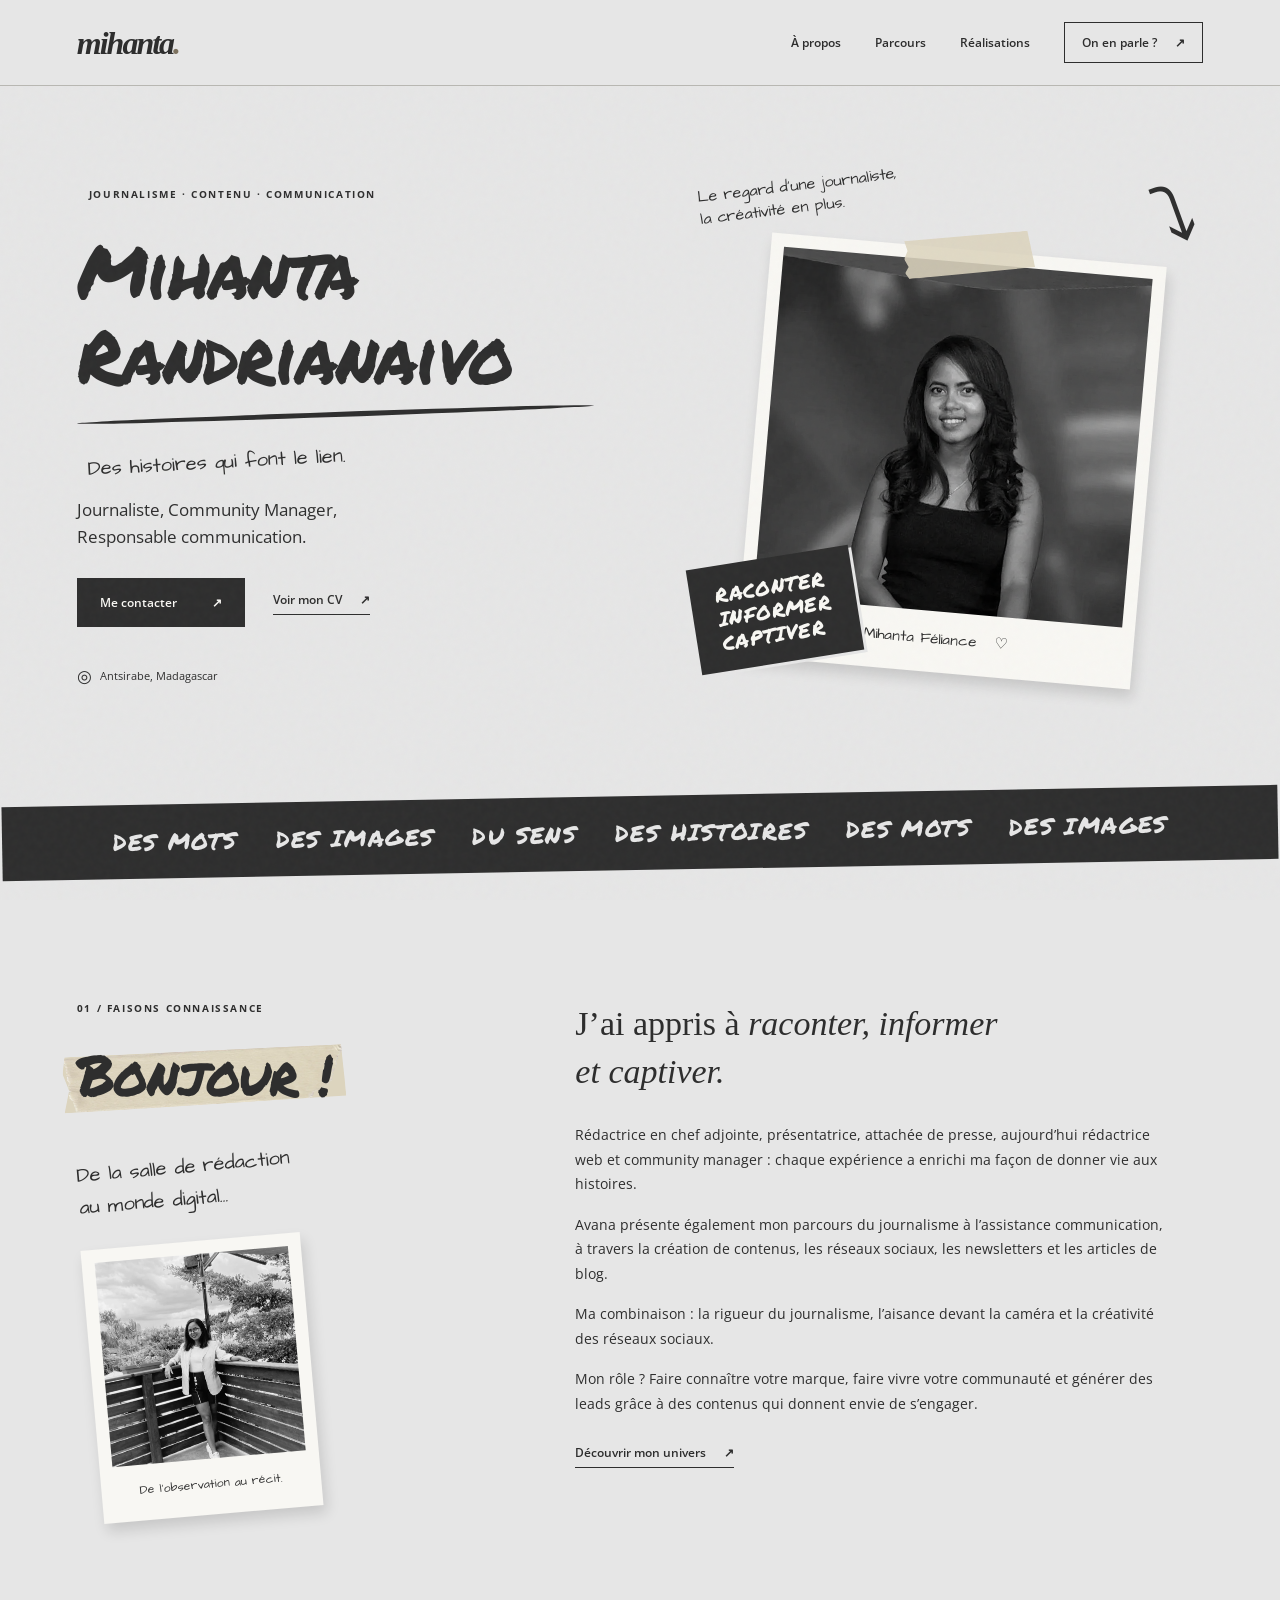
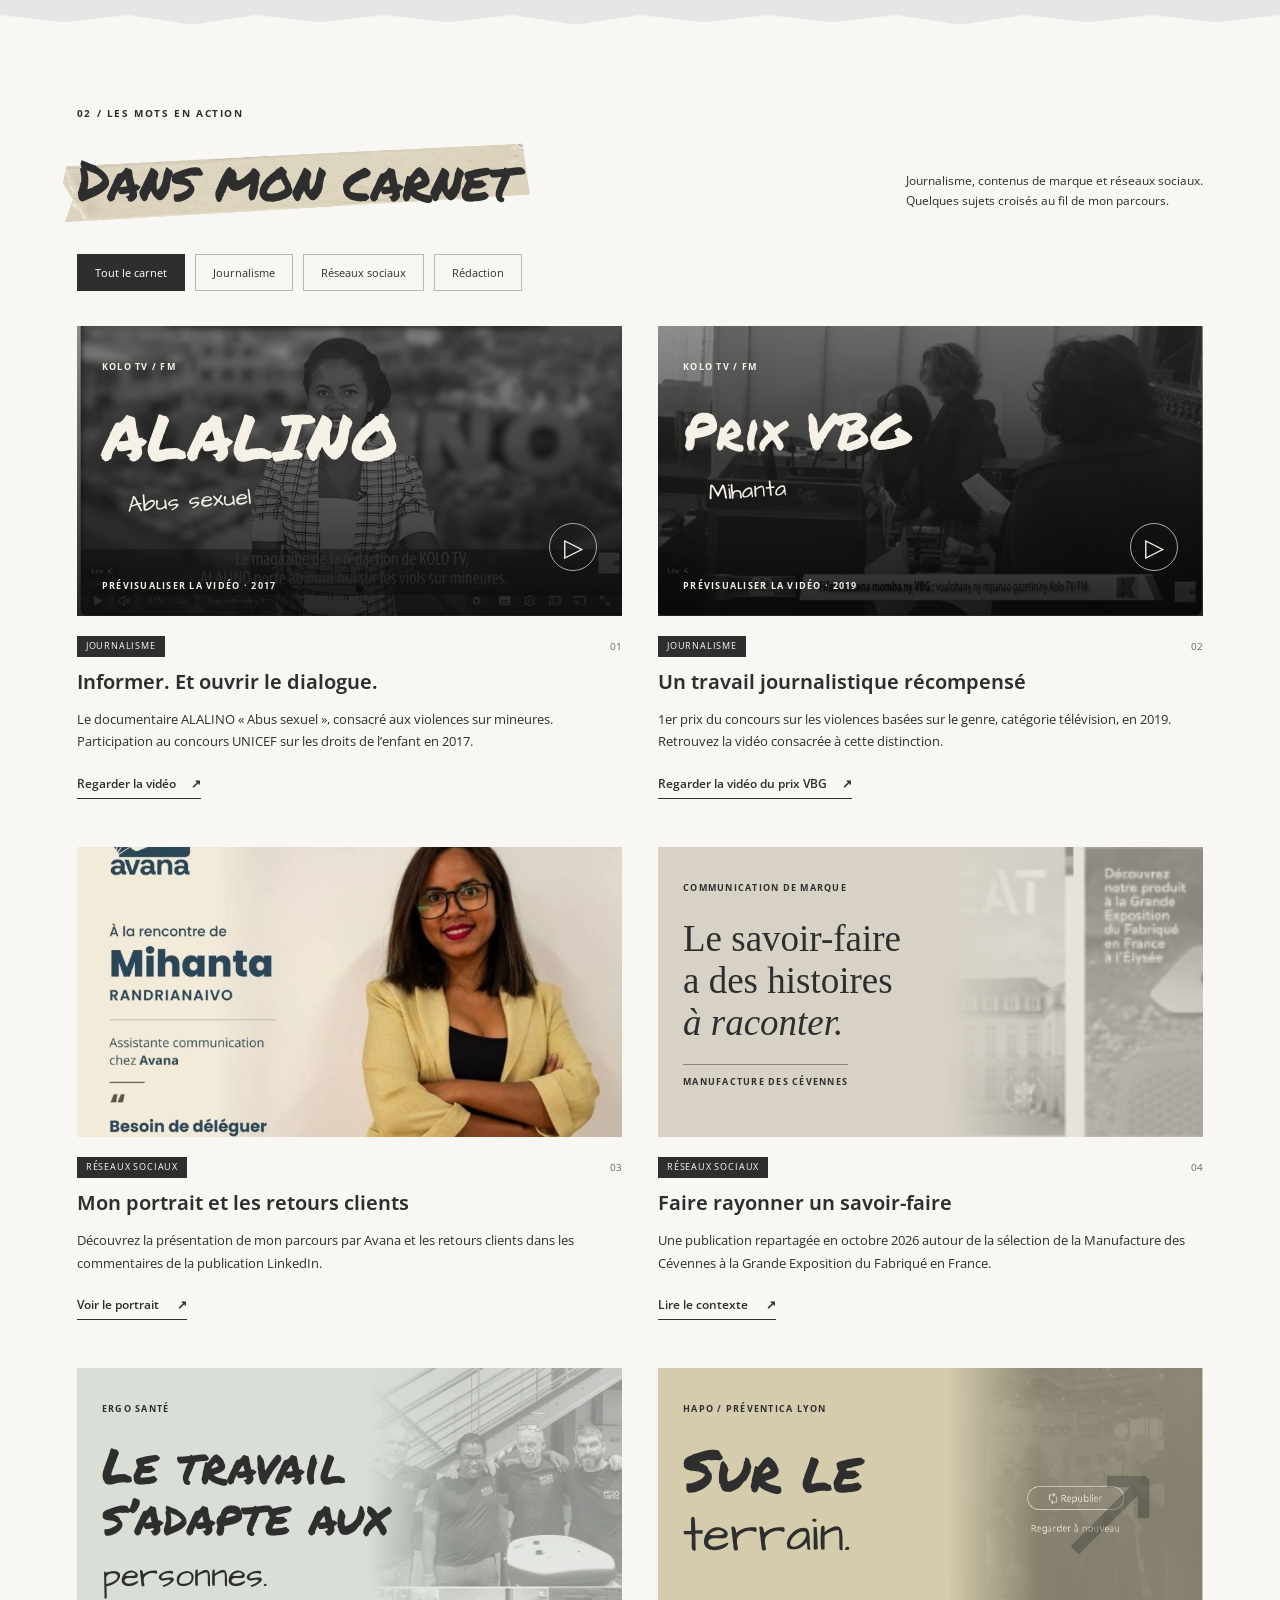
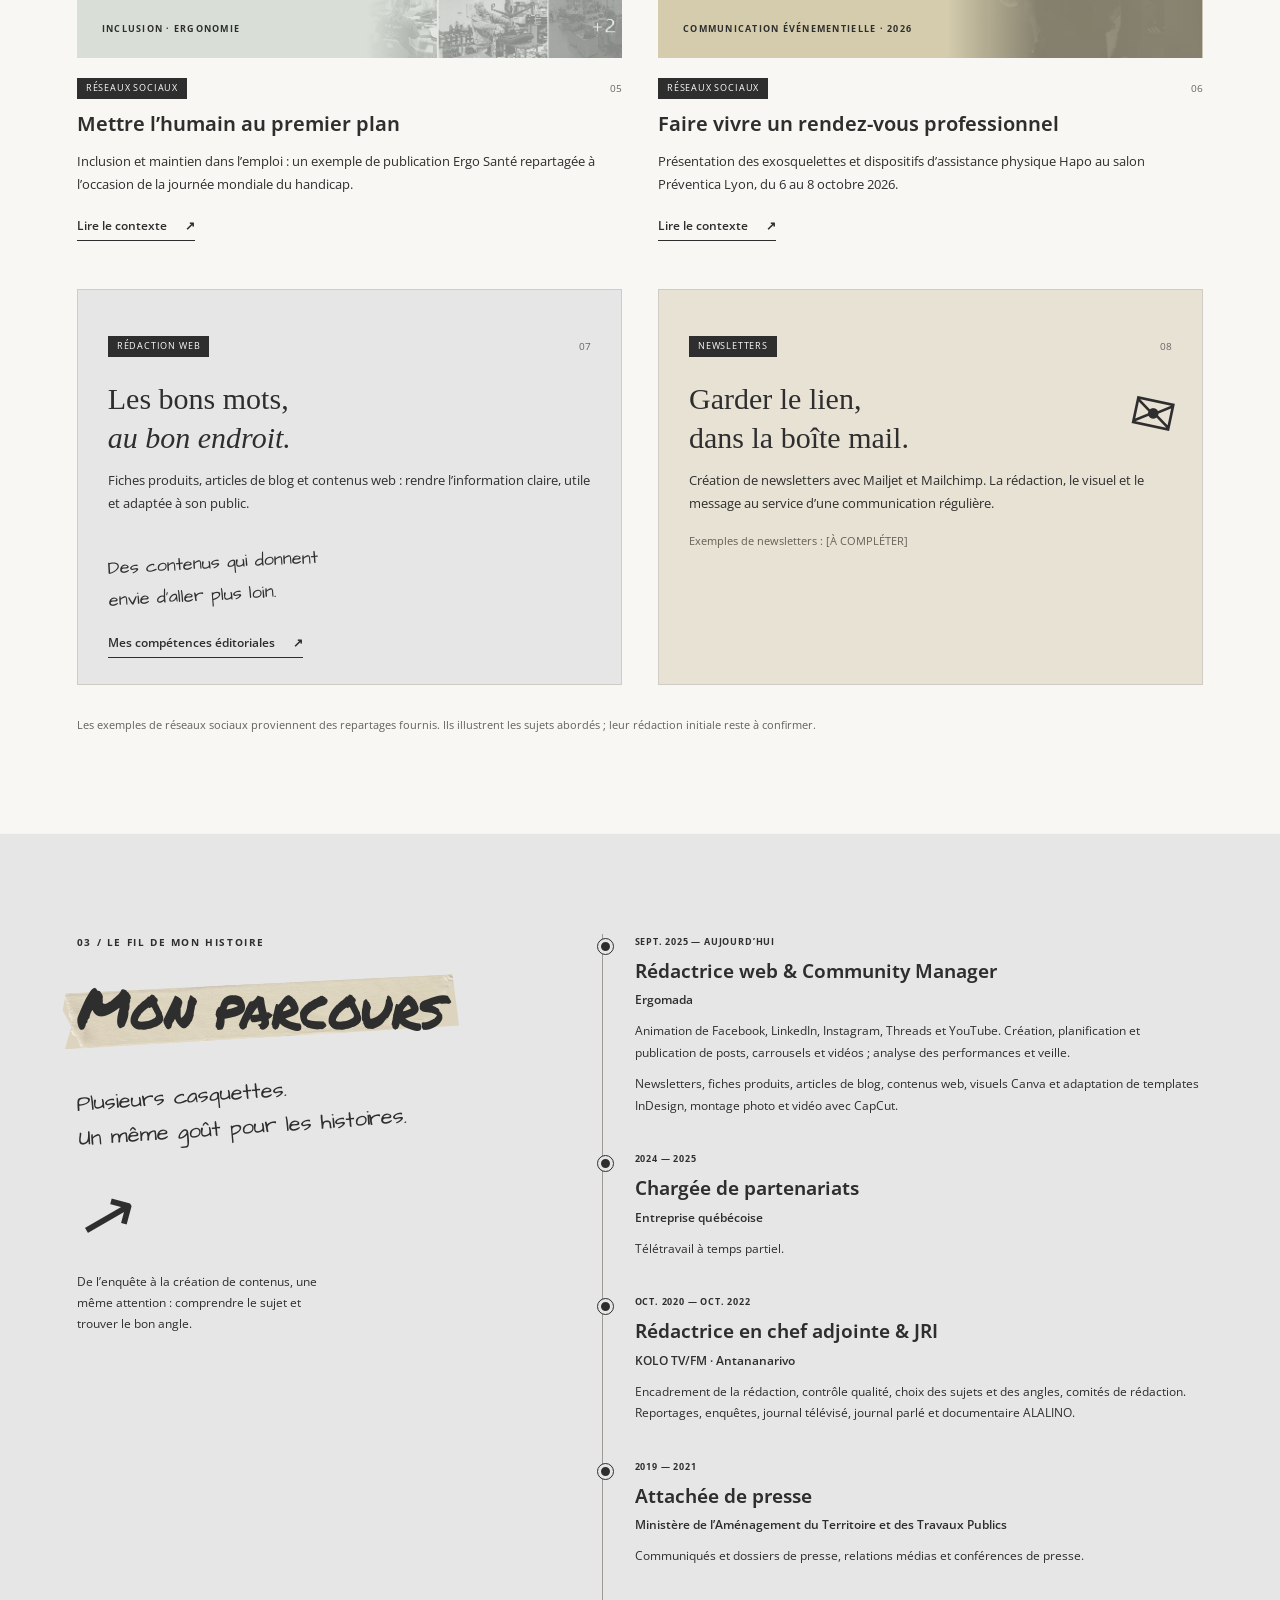
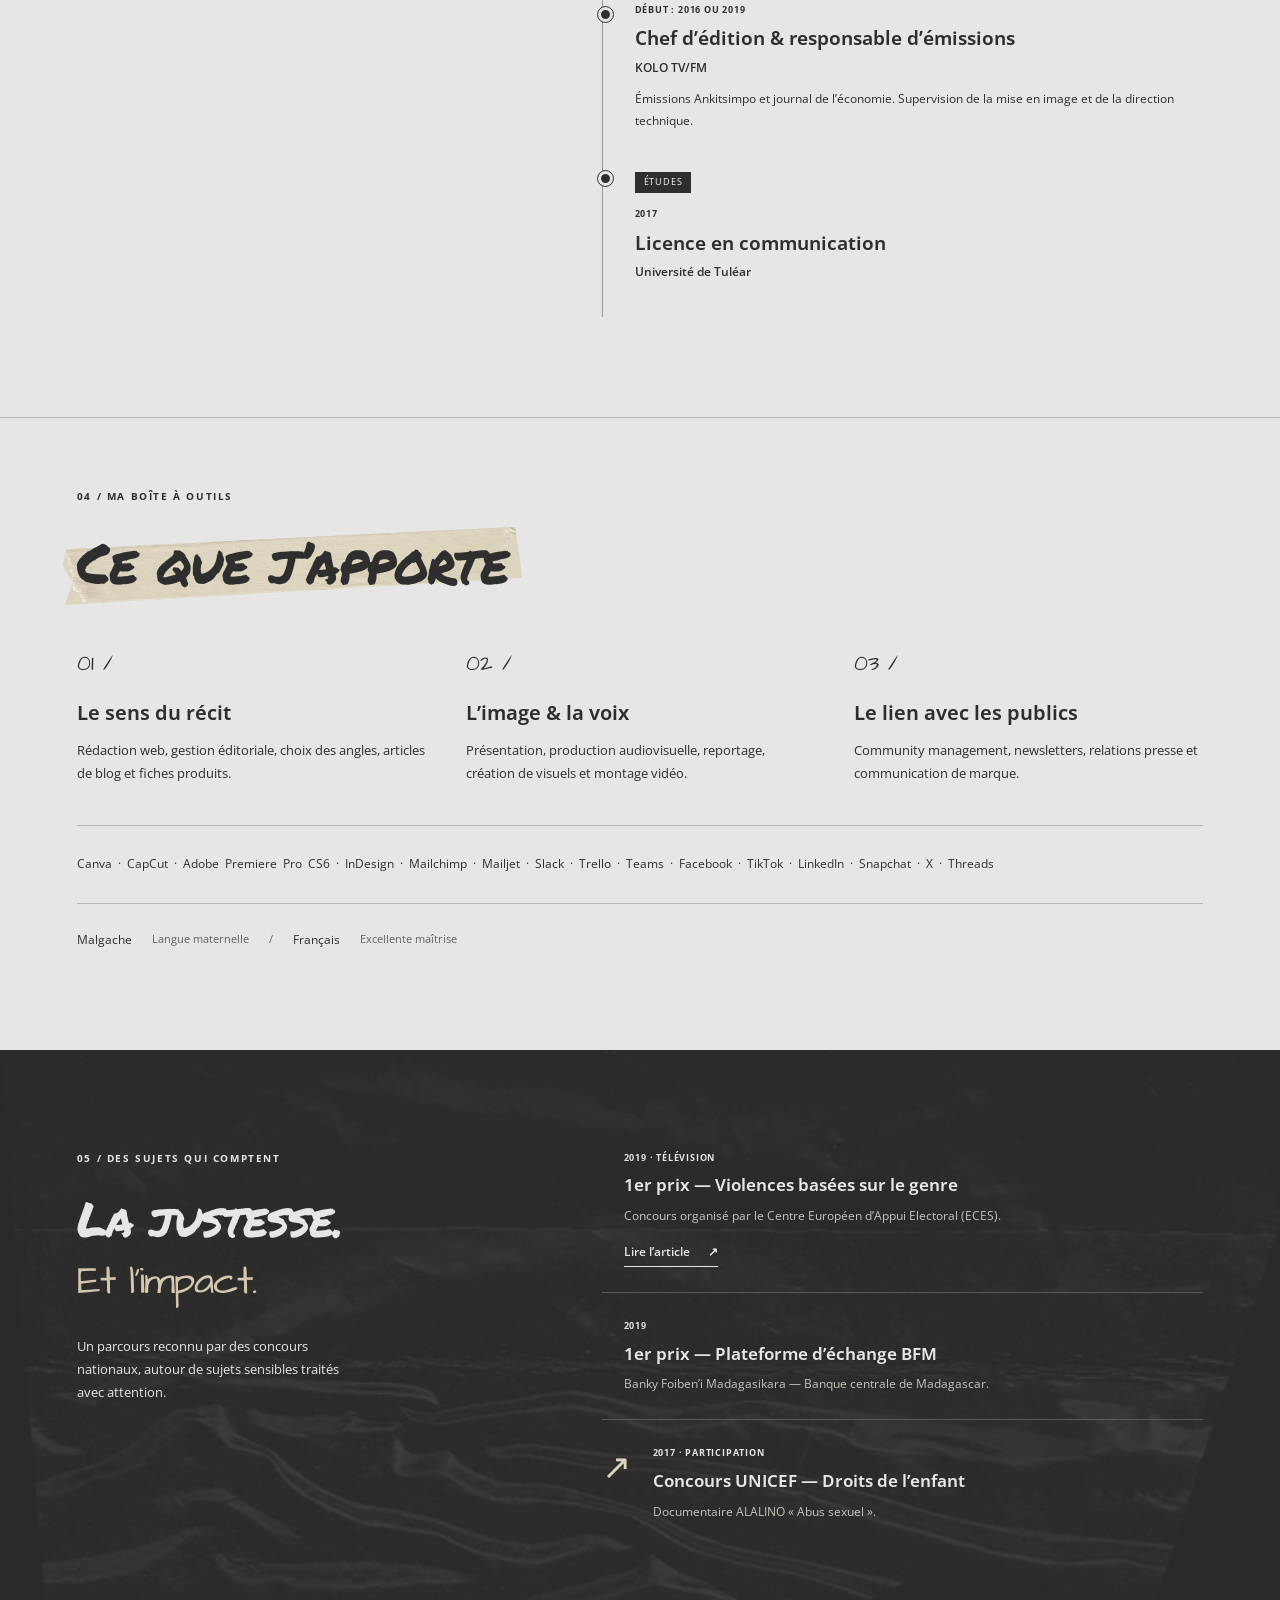
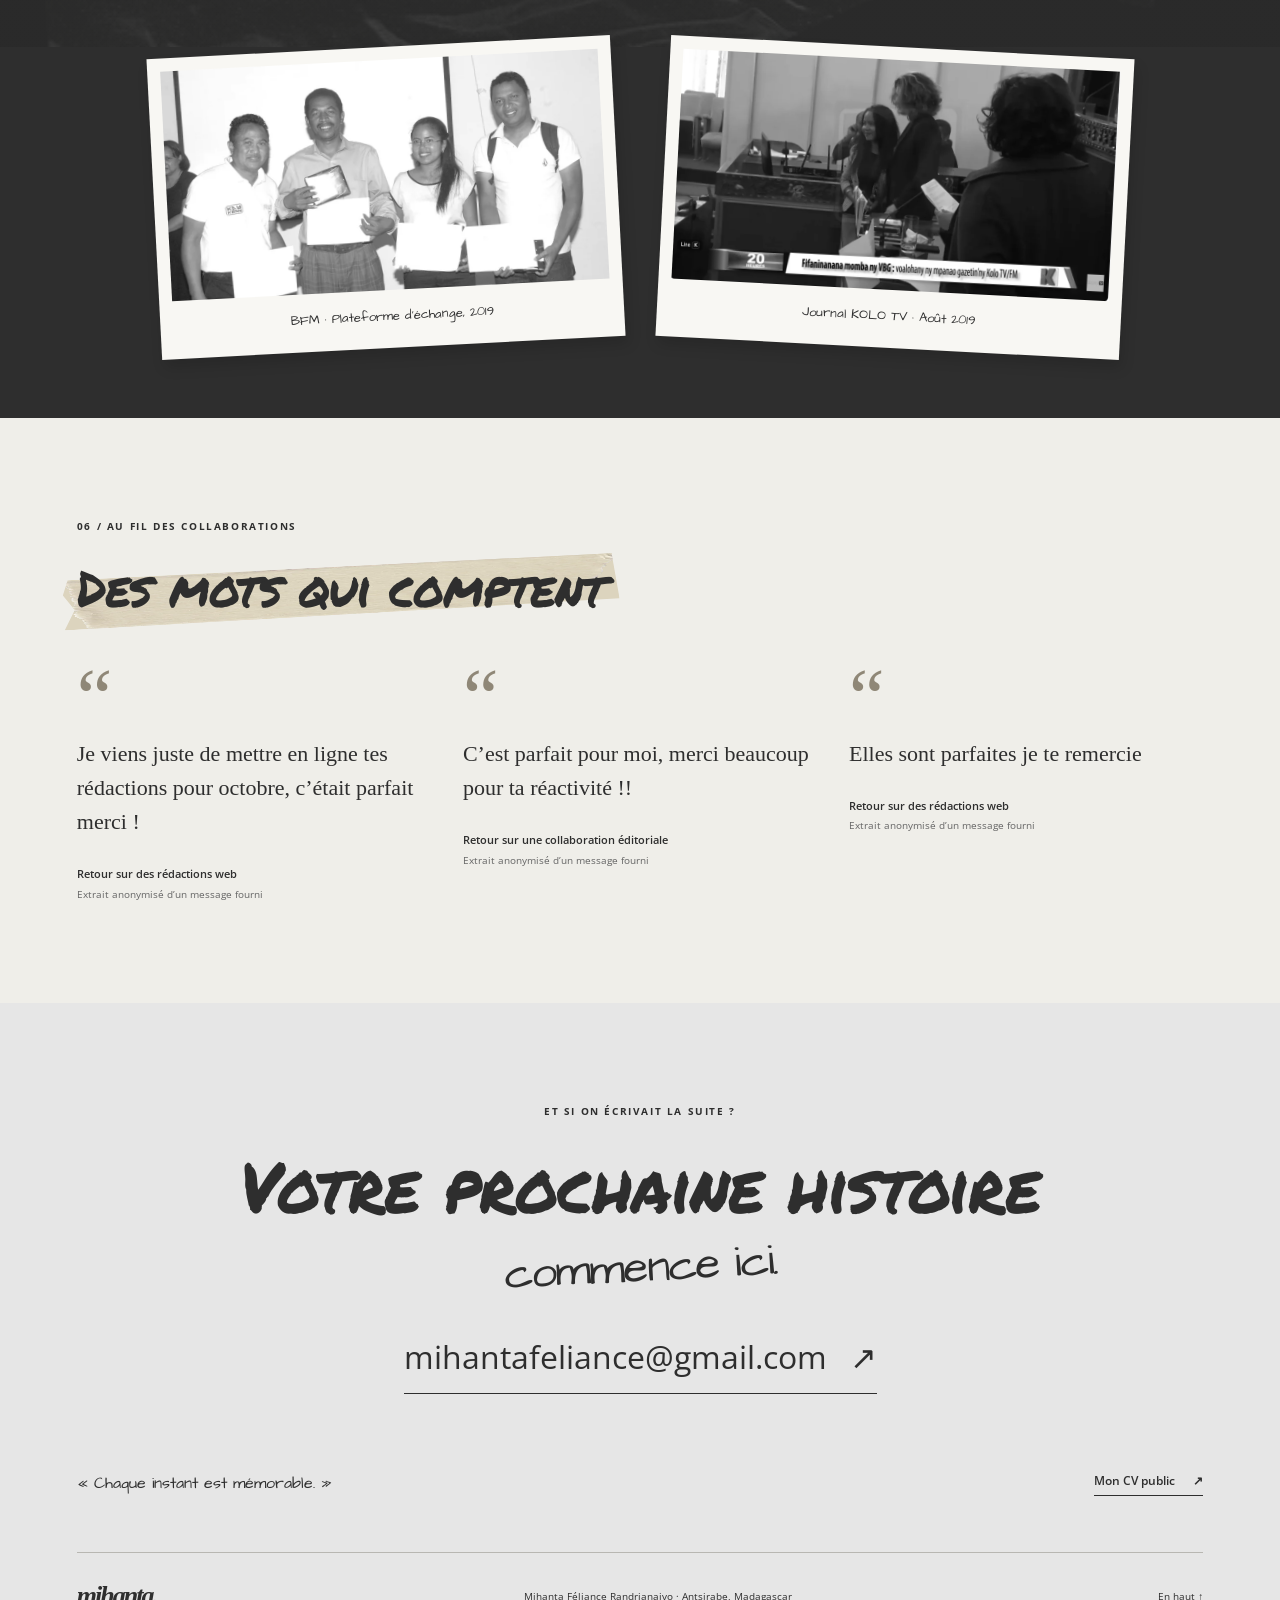
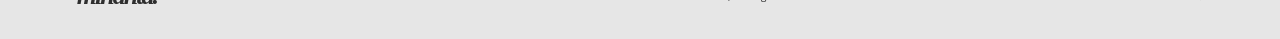
==== commit c5e7d07b: "add youtub&linkedin link" ====
--- a/index.html
+++ b/index.html
@@ -3,6 +3,7 @@
 <head>
   <meta charset="utf-8">
   <meta name="viewport" content="width=device-width, initial-scale=1">
+  <meta name="referrer" content="strict-origin-when-cross-origin">
   <meta name="theme-color" content="#2e2e2e">
   <title>Mihanta Randrianaivo — Journalisme & communication</title>
   <meta name="description" content="Le portfolio de Mihanta Randrianaivo, journaliste, rédactrice web et community manager à Antsirabe, Madagascar. Parcours, publications et communication.">
@@ -53,12 +54,37 @@
       <div class="section-heading reveal"><div><p class="section-index">02 / LES MOTS EN ACTION</p><h2><span class="tape-title">Dans mon carnet</span></h2></div><p>Journalisme, contenus de marque et réseaux sociaux.<br>Quelques sujets croisés au fil de mon parcours.</p></div>
       <div class="filters" role="group" aria-label="Filtrer les réalisations"><button class="active" data-filter="all" aria-pressed="true">Tout le carnet</button><button data-filter="journalisme" aria-pressed="false">Journalisme</button><button data-filter="social" aria-pressed="false">Réseaux sociaux</button><button data-filter="redaction" aria-pressed="false">Rédaction</button></div>
       <div class="project-grid">
-        <article class="project-card featured reveal" data-category="journalisme"><div class="project-visual documentary"><img class="visual-photo" src="./assets/alalino.webp" alt="Présentation du documentaire ALALINO sur KOLO TV" width="783" height="478" loading="lazy"><span class="visual-kicker">KOLO TV / FM</span><span class="documentary-title">ALALINO<span>Abus sexuel</span></span><span class="play-mark" aria-hidden="true">▷</span><span class="visual-footer">DOCUMENTAIRE · 2017</span></div><div class="project-meta"><span class="category">JOURNALISME</span><span>01</span></div><h3>Informer. Et ouvrir le dialogue.</h3><p>Le documentaire ALALINO « Abus sexuel », consacré aux violences sur mineures. Participation au concours UNICEF sur les droits de l’enfant en 2017.</p><a class="text-link documentary-link" href="https://www.youtube.com/watch?v=ROQgotSJH4I">Voir le documentaire sur YouTube <span aria-hidden="true">↗</span></a></article>
-        <article class="project-card reveal" data-category="social"><div class="project-visual editorial"><img class="brand-photo" src="./assets/manufacture.webp" alt="Visuel de la sélection de la Manufacture des Cévennes au Fabriqué en France" loading="lazy" width="338" height="163"><span class="visual-kicker">COMMUNICATION DE MARQUE</span><span class="editorial-title">Le savoir-faire<br>a des histoires<br><em>à raconter.</em></span><span class="mini-label">MANUFACTURE DES CÉVENNES</span></div><div class="project-meta"><span class="category">RÉSEAUX SOCIAUX</span><span>02</span></div><h3>Faire rayonner un savoir-faire</h3><p>Une publication repartagée en octobre 2026 autour de la sélection de la Manufacture des Cévennes à la Grande Exposition du Fabriqué en France.</p><button class="text-link detail-button" data-project="manufacture">Lire le contexte <span aria-hidden="true">↗</span></button></article>
-        <article class="project-card reveal" data-category="social"><div class="project-visual inclusion"><img class="brand-photo" src="./assets/ergo-sante.webp" alt="Équipe Ergo Santé dans son atelier" loading="lazy" width="347" height="304"><span class="visual-kicker">ERGO SANTÉ</span><span class="inclusion-title">Le travail<br>s’adapte aux<br><em>personnes.</em></span><span class="visual-footer">INCLUSION · ERGONOMIE</span><span class="visual-star" aria-hidden="true"></span></div><div class="project-meta"><span class="category">RÉSEAUX SOCIAUX</span><span>03</span></div><h3>Mettre l’humain au premier plan</h3><p>Inclusion et maintien dans l’emploi : un exemple de publication Ergo Santé repartagée à l’occasion de la journée mondiale du handicap.</p><button class="text-link detail-button" data-project="ergo">Lire le contexte <span aria-hidden="true">↗</span></button></article>
-        <article class="project-card reveal" data-category="social"><div class="project-visual event"><img class="brand-photo" src="./assets/hapo.webp" alt="Démonstration sur le stand Hapo à Préventica Lyon" loading="lazy" width="351" height="433"><span class="visual-kicker">HAPO / PRÉVENTICA LYON</span><span class="event-title">Sur le<br><em>terrain.</em><span aria-hidden="true">↗</span></span><span class="visual-footer">COMMUNICATION ÉVÉNEMENTIELLE · 2026</span></div><div class="project-meta"><span class="category">RÉSEAUX SOCIAUX</span><span>04</span></div><h3>Faire vivre un rendez-vous professionnel</h3><p>Présentation des exosquelettes et dispositifs d’assistance physique Hapo au salon Préventica Lyon, du 6 au 8 octobre 2026.</p><button class="text-link detail-button" data-project="hapo">Lire le contexte <span aria-hidden="true">↗</span></button></article>
-        <article class="project-card writing-card reveal" data-category="redaction"><div class="project-meta"><span class="category">RÉDACTION WEB</span><span>05</span></div><h3>Les bons mots,<br><em>au bon endroit.</em></h3><p>Fiches produits, articles de blog et contenus web : rendre l’information claire, utile et adaptée à son public.</p><p class="handwritten">Des contenus qui donnent<br>envie d’aller plus loin.</p><a class="text-link" href="#competences">Mes compétences éditoriales <span aria-hidden="true">↗</span></a></article>
-        <article class="project-card newsletter-card reveal" data-category="redaction"><div class="project-meta"><span class="category">NEWSLETTERS</span><span>06</span></div><span class="envelope" aria-hidden="true">✉</span><h3>Garder le lien,<br>dans la boîte mail.</h3><p>Création de newsletters avec Mailjet et Mailchimp. La rédaction, le visuel et le message au service d’une communication régulière.</p><p class="pending">Exemples de newsletters : [À COMPLÉTER]</p></article>
+        <article class="project-card featured reveal" data-category="journalisme">
+          <a class="project-visual documentary media-preview" href="https://www.youtube.com/watch?v=ROQgotSJH4I" target="_blank" rel="noopener" data-video="ROQgotSJH4I" data-video-title="ALALINO — Abus sexuel" aria-label="Voir le documentaire ALALINO — Abus sexuel (lecteur intégré ou nouvel onglet YouTube)">
+            <img class="visual-photo" src="./assets/alalino.webp" alt="Présentation du documentaire ALALINO sur KOLO TV" width="783" height="478" loading="lazy">
+            <span class="visual-kicker">KOLO TV / FM</span><span class="documentary-title">ALALINO<span>Abus sexuel</span></span><span class="play-mark" aria-hidden="true">▷</span><span class="visual-footer">PRÉVISUALISER LA VIDÉO · 2017</span>
+          </a>
+          <div class="project-meta"><span class="category">JOURNALISME</span><span>01</span></div>
+          <h3>Informer. Et ouvrir le dialogue.</h3><p>Le documentaire ALALINO « Abus sexuel », consacré aux violences sur mineures. Participation au concours UNICEF sur les droits de l’enfant en 2017.</p>
+          <a class="text-link documentary-link" href="https://www.youtube.com/watch?v=ROQgotSJH4I" data-video="ROQgotSJH4I" data-video-title="ALALINO — Abus sexuel">Regarder la vidéo<span aria-hidden="true">↗</span></a>
+        </article>
+        <article class="project-card reveal" data-category="journalisme">
+          <a class="project-visual documentary media-preview vbg-preview" href="https://youtu.be/gvIJlxZHipo?si=TUwMBf6w6AHp-mvH" target="_blank" rel="noopener" data-video="gvIJlxZHipo" data-video-title="Prix VBG — Mihanta" aria-label="Voir la vidéo du prix VBG de Mihanta (lecteur intégré ou nouvel onglet YouTube)">
+            <img class="visual-photo" src="./assets/prix-vbg.webp" alt="Cérémonie du concours sur les violences basées sur le genre, capture du journal KOLO TV" width="900" height="542" loading="lazy">
+            <span class="visual-kicker">KOLO TV / FM</span><span class="documentary-title">Prix VBG<span>Mihanta</span></span><span class="play-mark" aria-hidden="true">▷</span><span class="visual-footer">PRÉVISUALISER LA VIDÉO · 2019</span>
+          </a>
+          <div class="project-meta"><span class="category">JOURNALISME</span><span>02</span></div>
+          <h3>Un travail journalistique récompensé</h3><p>1er prix du concours sur les violences basées sur le genre, catégorie télévision, en 2019. Retrouvez la vidéo consacrée à cette distinction.</p>
+          <a class="text-link" href="https://youtu.be/gvIJlxZHipo?si=TUwMBf6w6AHp-mvH" data-video="gvIJlxZHipo" data-video-title="Prix VBG — Mihanta">Regarder la vidéo du prix VBG<span aria-hidden="true">↗</span></a>
+        </article>
+        <article class="project-card reveal" data-category="social">
+          <button type="button" class="project-visual portrait-preview media-preview" data-publication-preview aria-haspopup="dialog" aria-controls="publication-dialog" aria-label="Agrandir le portrait Avana de Mihanta">
+            <img src="./assets/portrait-avana.webp" alt="Visuel Avana : Mihanta Randrianaivo en veste jaune, assistante communication chez Avana" width="800" height="999" loading="lazy">
+          </button>
+          <div class="project-meta"><span class="category">RÉSEAUX SOCIAUX</span><span>03</span></div>
+          <h3>Mon portrait et les retours clients</h3><p>Découvrez la présentation de mon parcours par Avana et les retours clients dans les commentaires de la publication LinkedIn.</p>
+          <button type="button" class="text-link" data-publication-preview aria-haspopup="dialog" aria-controls="publication-dialog">Voir le portrait <span aria-hidden="true">↗</span></button>
+        </article>
+        <article class="project-card reveal" data-category="social"><div class="project-visual editorial"><img class="brand-photo" src="./assets/manufacture.webp" alt="Visuel de la sélection de la Manufacture des Cévennes au Fabriqué en France" loading="lazy" width="338" height="163"><span class="visual-kicker">COMMUNICATION DE MARQUE</span><span class="editorial-title">Le savoir-faire<br>a des histoires<br><em>à raconter.</em></span><span class="mini-label">MANUFACTURE DES CÉVENNES</span></div><div class="project-meta"><span class="category">RÉSEAUX SOCIAUX</span><span>04</span></div><h3>Faire rayonner un savoir-faire</h3><p>Une publication repartagée en octobre 2026 autour de la sélection de la Manufacture des Cévennes à la Grande Exposition du Fabriqué en France.</p><button class="text-link detail-button" data-project="manufacture">Lire le contexte <span aria-hidden="true">↗</span></button></article>
+        <article class="project-card reveal" data-category="social"><div class="project-visual inclusion"><img class="brand-photo" src="./assets/ergo-sante.webp" alt="Équipe Ergo Santé dans son atelier" loading="lazy" width="347" height="304"><span class="visual-kicker">ERGO SANTÉ</span><span class="inclusion-title">Le travail<br>s’adapte aux<br><em>personnes.</em></span><span class="visual-footer">INCLUSION · ERGONOMIE</span><span class="visual-star" aria-hidden="true"></span></div><div class="project-meta"><span class="category">RÉSEAUX SOCIAUX</span><span>05</span></div><h3>Mettre l’humain au premier plan</h3><p>Inclusion et maintien dans l’emploi : un exemple de publication Ergo Santé repartagée à l’occasion de la journée mondiale du handicap.</p><button class="text-link detail-button" data-project="ergo">Lire le contexte <span aria-hidden="true">↗</span></button></article>
+        <article class="project-card reveal" data-category="social"><div class="project-visual event"><img class="brand-photo" src="./assets/hapo.webp" alt="Démonstration sur le stand Hapo à Préventica Lyon" loading="lazy" width="351" height="433"><span class="visual-kicker">HAPO / PRÉVENTICA LYON</span><span class="event-title">Sur le<br><em>terrain.</em><span aria-hidden="true">↗</span></span><span class="visual-footer">COMMUNICATION ÉVÉNEMENTIELLE · 2026</span></div><div class="project-meta"><span class="category">RÉSEAUX SOCIAUX</span><span>06</span></div><h3>Faire vivre un rendez-vous professionnel</h3><p>Présentation des exosquelettes et dispositifs d’assistance physique Hapo au salon Préventica Lyon, du 6 au 8 octobre 2026.</p><button class="text-link detail-button" data-project="hapo">Lire le contexte <span aria-hidden="true">↗</span></button></article>
+        <article class="project-card writing-card reveal" data-category="redaction"><div class="project-meta"><span class="category">RÉDACTION WEB</span><span>07</span></div><h3>Les bons mots,<br><em>au bon endroit.</em></h3><p>Fiches produits, articles de blog et contenus web : rendre l’information claire, utile et adaptée à son public.</p><p class="handwritten">Des contenus qui donnent<br>envie d’aller plus loin.</p><a class="text-link" href="#competences">Mes compétences éditoriales <span aria-hidden="true">↗</span></a></article>
+        <article class="project-card newsletter-card reveal" data-category="redaction"><div class="project-meta"><span class="category">NEWSLETTERS</span><span>08</span></div><span class="envelope" aria-hidden="true">✉</span><h3>Garder le lien,<br>dans la boîte mail.</h3><p>Création de newsletters avec Mailjet et Mailchimp. La rédaction, le visuel et le message au service d’une communication régulière.</p><p class="pending">Exemples de newsletters : [À COMPLÉTER]</p></article>
       </div>
       <p class="source-note">Les exemples de réseaux sociaux proviennent des repartages fournis. Ils illustrent les sujets abordés ; leur rédaction initiale reste à confirmer.</p>
     </section>
@@ -85,6 +111,18 @@
     <section id="contact" class="contact section-shell"><p class="section-index">ET SI ON ÉCRIVAIT LA SUITE ?</p><h2>Votre prochaine histoire<br><span class="handwritten">commence ici.</span></h2><a class="contact-email" href="mailto:mihantafeliance@gmail.com">mihantafeliance@gmail.com <span aria-hidden="true">↗</span></a><div class="contact-bottom"><p>« Chaque instant est mémorable. »</p><a class="text-link" href="./cv.html">Mon CV public <span aria-hidden="true">↗</span></a></div></section>
   </main>
   <footer class="footer"><a class="wordmark" href="#accueil">mihanta.</a><p>Mihanta Féliance Randrianaivo · Antsirabe, Madagascar</p><a href="#accueil">En haut <span aria-hidden="true">↑</span></a></footer>
+  <dialog id="video-dialog" aria-labelledby="video-dialog-title">
+    <button class="dialog-close video-close" aria-label="Fermer la vidéo">×</button>
+    <h2 id="video-dialog-title"></h2>
+    <div class="video-player"></div>
+    <p class="video-fallback">Si la lecture intégrée est indisponible, <a id="video-external" class="text-link" target="_blank" rel="noopener noreferrer">ouvrir la vidéo sur YouTube <span class="sr-only">(nouvel onglet)</span><span aria-hidden="true">↗</span></a>.</p>
+  </dialog>
+  <dialog id="publication-dialog" aria-labelledby="publication-dialog-title">
+    <button type="button" class="dialog-close publication-close" aria-label="Fermer le portrait">×</button>
+    <h2 id="publication-dialog-title">Mon portrait chez Avana</h2>
+    <img src="./assets/portrait-avana.webp" alt="Visuel complet Avana présentant Mihanta Randrianaivo en veste jaune, assistante communication" width="800" height="999" loading="lazy">
+    <a class="button dark publication-link" href="https://lnkd.in/p/d6MmV23E" target="_blank" rel="noopener noreferrer">Voir la publication et les commentaires <span class="sr-only">(nouvel onglet LinkedIn)</span><span aria-hidden="true">↗</span></a>
+  </dialog>
   <dialog id="image-dialog" aria-labelledby="image-dialog-caption"><button class="image-close dialog-close" aria-label="Fermer l’image">×</button><figure><img id="expanded-image" alt=""><figcaption id="image-dialog-caption"></figcaption></figure></dialog>
   <dialog id="project-dialog" aria-labelledby="dialog-title"><button class="dialog-close" aria-label="Fermer les détails">×</button><p class="section-index">DANS MON CARNET</p><h2 id="dialog-title"></h2><p id="dialog-content"></p><p class="source-note">Source : capture de publication fournie dans la conversation. L’autorat initial reste à confirmer.</p></dialog>
 </body>
--- a/style.css
+++ b/style.css
@@ -3,13 +3,28 @@
 @font-face{font-family:'Open Sans';src:url('./assets/open-sans.ttf') format('truetype');font-weight:300 800;font-display:swap}
 :root{--paper:#e6e6e6;--ink:#2e2e2e;--tape:#d4c7ae;--white:#f8f7f3;--line:#b8b7b2;--hand:PortfolioHand,'Segoe Print','Comic Sans MS',cursive;--body:'Open Sans','Segoe UI',Arial,sans-serif;--title:Impact,'Arial Narrow',sans-serif}
 *{box-sizing:border-box}html{scroll-behavior:smooth;scroll-padding-top:100px}body{margin:0;background:var(--paper);color:var(--ink);font-family:var(--body);font-size:15px;line-height:1.75}body:before{content:'';position:fixed;inset:0;pointer-events:none;z-index:8;opacity:.045;background-image:url("data:image/svg+xml,%3Csvg viewBox='0 0 160 160' xmlns='http://www.w3.org/2000/svg'%3E%3Cfilter id='n'%3E%3CfeTurbulence type='fractalNoise' baseFrequency='.85' numOctaves='3' stitchTiles='stitch'/%3E%3C/filter%3E%3Cpath fill='%23000' filter='url(%23n)' opacity='.6' d='M0 0h160v160H0z'/%3E%3C/svg%3E")}
-::selection{background:var(--tape);color:var(--ink)}a{color:inherit;text-decoration:none}button{font:inherit;color:inherit;cursor:pointer}button,a{-webkit-tap-highlight-color:transparent}a:focus-visible,button:focus-visible{outline:3px solid #725c31;outline-offset:6px}img{max-width:100%;display:block}h1,h2,h3,p,figure{margin:0}p+p{margin-top:1rem}h2{font-family:var(--title);font-weight:400;font-size:clamp(2.5rem,4.4vw,4.1rem);line-height:1.16;letter-spacing:-.025em}h3{font-size:1.15rem;line-height:1.45;font-weight:650}em{font-style:normal}.section-shell{padding:100px max(6vw,calc((100vw - 1240px)/2));}.section-index,.eyebrow{font-size:10px;font-weight:700;letter-spacing:.16em;margin-bottom:24px}.handwritten{font-family:var(--hand);font-weight:400}.skip-link{position:fixed;top:-100px;left:20px;padding:12px;background:var(--white);z-index:30}.skip-link:focus{top:10px}.header{position:sticky;top:0;z-index:20;display:flex;align-items:center;justify-content:space-between;height:86px;padding:0 6vw;background:rgb(230 230 230 / .96);border-bottom:1px solid var(--line);backdrop-filter:blur(12px)}.wordmark{font-family:Georgia,serif;font-weight:bold;font-style:italic;font-size:32px;letter-spacing:-2px;line-height:1}.wordmark .dot{color:#7d725f}.header nav{display:flex;align-items:center;gap:34px;font-size:12px;font-weight:600}.header nav a:hover{ text-decoration:underline;text-underline-offset:5px}.nav-contact{border:1px solid var(--ink);padding:9px 17px}.nav-contact span{margin-left:15px}.menu-toggle{display:none}.hero{display:grid;grid-template-columns:1.15fr 1fr;min-height:710px;padding-top:80px;padding-bottom:85px;gap:40px;align-items:center;overflow:hidden}.eyebrow{display:flex;gap:12px;align-items:center}.small-star{font-size:24px;line-height:1}.hero h1{position:relative;font-family:var(--title);font-size:clamp(3.8rem,6.7vw,6.6rem);line-height:1.04;font-weight:400;letter-spacing:-.035em}.hero h1>span:first-child{font-size:.79em}.name-line{display:block;height:5px;width:89%;background:var(--ink);transform:rotate(-2deg);border-radius:70%;margin-top:13px}.hero-note{font-size:22px;transform:rotate(-3deg);margin:20px 0 24px 10px}.hero-description{font-size:17px;line-height:1.6}.actions{display:flex;align-items:center;gap:28px;margin-top:28px}.button{display:inline-flex;align-items:center;justify-content:space-between;gap:35px;padding:13px 22px;font-weight:600;font-size:12px;border:1px solid var(--ink)}.dark{background:var(--ink);color:var(--white)}.dark:hover{background:#49463f}.text-link{display:inline-block;border:0;border-bottom:1px solid currentColor;background:none;padding:0 0 4px;font-size:12px;font-weight:600;text-align:left}.text-link span{margin-left:15px}.text-link:hover{opacity:.7}.location{font-size:11px;margin-top:34px;display:flex;gap:8px;align-items:center}.location span{font-size:17px}.hero-art{position:relative;padding:45px 20px 0}.polaroid{background:var(--white);padding:13px 13px 20px;box-shadow:3px 8px 14px #0002;position:relative}.hero-photo{width:85%;margin:0 auto;transform:rotate(5deg)}.hero-photo img{width:100%;height:350px;object-fit:cover;object-position:center 25%;filter:grayscale(1);background:#cbc9c3}.polaroid figcaption{font-family:var(--hand);text-align:center;margin-top:15px;font-size:15px}.polaroid figcaption span{margin-left:12px}.tape{position:absolute;top:-15px;width:130px;height:40px;left:calc(50% - 65px);background:var(--tape);opacity:.86;transform:rotate(-9deg);z-index:2;clip-path:polygon(1% 5%,96% 0,100% 92%,3% 100%,0 85%,3% 70%,0 50%,3% 30%)}.orbit-label{position:absolute;top:-30px;left:0;font-size:16px;line-height:1.4;transform:rotate(-7deg)}.drawn-arrow{position:absolute;top:-25px;right:7px;transform:rotate(-20deg);font-size:80px;font-family:var(--hand);line-height:1}.paper-stamp{position:absolute;bottom:10px;left:-5px;background:var(--ink);color:var(--white);font-family:var(--title);font-size:20px;line-height:1.2;letter-spacing:.03em;padding:17px 25px;transform:rotate(-9deg);box-shadow:3px 3px 0 #e6e6e6}.art-star{position:absolute;right:-4px;bottom:-37px;font-size:90px;line-height:1}.ticker{background:var(--ink);color:var(--paper);display:flex;gap:38px;align-items:center;overflow:hidden;white-space:nowrap;padding:17px 0;transform:rotate(-1deg);font-size:25px}.ticker span{font-family:var(--title);font-size:23px;letter-spacing:.06em}.about{display:grid;grid-template-columns:.8fr 1.2fr;gap:80px;padding-top:130px}.tape-title{position:relative;isolation:isolate;display:inline-block}.tape-title:before{content:'';position:absolute;inset:12% -14px 2%;background:var(--tape);transform:rotate(-3deg);z-index:-1;clip-path:polygon(1% 0,99% 3%,100% 94%,0 100%,2% 60%,0 30%)}.margin-note{font-size:20px;line-height:1.6;margin-top:35px;transform:rotate(-5deg)}.about-asterisk{font-size:100px;line-height:1;display:block;margin:35px 0 0 70px}.lead{font-family:Georgia,serif;font-size:34px;line-height:1.4;margin-bottom:28px}.lead em{font-style:italic}.about-copy>p:not(.lead){font-size:14px;max-width:590px}.about-copy .text-link{margin-top:26px}.projects{background:var(--white);padding-top:90px;clip-path:polygon(0 0,5% .3%,10% 0,15% .4%,20% 0,25% .3%,30% 0,35% .3%,40% 0,45% .4%,50% 0,55% .3%,60% 0,65% .3%,70% 0,75% .4%,80% 0,85% .3%,90% 0,95% .3%,100% 0,100% 100%,0 100%)}.section-heading{display:flex;align-items:end;justify-content:space-between;gap:35px}.section-heading>p{font-size:12px;line-height:1.7;max-width:360px}.filters{display:flex;gap:10px;margin:42px 0 35px;flex-wrap:wrap}.filters button{border:1px solid var(--line);padding:8px 17px;background:transparent;font-size:11px}.filters button.active{background:var(--ink);color:white;border-color:var(--ink)}.project-grid{display:grid;grid-template-columns:repeat(2,minmax(0,1fr));gap:48px 36px}.project-card{min-width:0}.project-card[hidden]{display:none}.project-visual{height:290px;position:relative;padding:25px;overflow:hidden;transition:transform .3s}.project-card:hover .project-visual{transform:rotate(-1deg)}.visual-kicker,.visual-footer,.mini-label{font-size:9px;letter-spacing:.14em;font-weight:700;position:relative;z-index:1}.visual-footer{position:absolute;bottom:22px;left:25px}.documentary{background:#30312f;color:#f5f1e7;background-size:cover;background-position:center}.documentary:before{content:'';position:absolute;inset:0;background:linear-gradient(0deg,#000b,transparent)}.documentary-title{display:block;font-family:var(--title);font-size:75px;line-height:1;margin-top:27px;position:relative}.documentary-title span{display:block;font-family:var(--hand);font-size:26px;transform:rotate(-4deg);margin:10px 0 0 25px}.play-mark{position:absolute;right:25px;bottom:45px;width:48px;height:48px;display:grid;place-items:center;border:1px solid #aaa;border-radius:50%;font-size:25px}.editorial{background:#d8d2c6}.editorial:after{content:'';width:170px;height:230px;background:#beb7a8;position:absolute;right:-65px;top:80px;transform:rotate(35deg);border:15px solid #eee9df}.editorial-title{display:block;font-family:Georgia,serif;font-size:37px;line-height:1.13;margin-top:20px;position:relative;z-index:1}.editorial-title em{font-style:italic}.mini-label{display:inline-block;border-top:1px solid #8b8273;margin-top:20px;padding-top:9px}.inclusion{background:#d9ded7}.inclusion-title{font-family:var(--title);font-size:49px;line-height:1.05;display:block;margin-top:20px;position:relative;z-index:1}.inclusion-title em{font-family:var(--hand);font-size:.7em}.visual-star{position:absolute;right:10px;top:25px;font-size:170px;color:#bac3b6;line-height:1}.event{background:#d4ccad}.event-title{font-family:var(--title);font-size:73px;line-height:1;display:block;margin-top:20px;position:relative}.event-title em{font-family:var(--hand);font-size:50px;line-height:1}.event-title>span{position:absolute;right:10px;top:0;font-size:140px;font-family:Arial,sans-serif;font-weight:100}.project-meta{display:flex;align-items:center;justify-content:space-between;margin:20px 0 10px;font-size:10px;color:#666}.category{display:inline-block;background:var(--ink);color:#fff;font-size:9px;letter-spacing:.09em;padding:4px 9px;line-height:1.4}.project-card>p{font-size:13px;line-height:1.75;margin:12px 0 16px}.project-card h3{font-size:20px}.writing-card,.newsletter-card{padding:26px 30px;background:var(--paper);border:1px solid #ceccc5;position:relative}.writing-card h3,.newsletter-card h3{font-family:Georgia,serif;font-size:30px;font-weight:400;line-height:1.3;margin-top:22px}.writing-card h3 em{font-style:italic}.writing-card>.handwritten{font-size:18px;transform:rotate(-3deg);margin:25px 0}.newsletter-card{background:#e8e2d5;transform:rotate(1deg)}.envelope{position:absolute;right:26px;top:75px;font-size:54px;transform:rotate(12deg)}.newsletter-card h3{position:relative;max-width:85%}.pending{font-size:11px!important;color:#625f55}.source-note{font-size:11px;color:#63635e;margin-top:30px;max-width:780px}.journey{display:grid;grid-template-columns:.85fr 1.15fr;gap:80px}.journey-intro>.handwritten{font-size:22px;line-height:1.6;margin-top:30px;transform:rotate(-4deg)}.journey-note{margin-top:60px;max-width:240px;font-size:12px}.journey-note>span{font-size:70px;line-height:1;display:block;transform:rotate(15deg)}.timeline{border-left:1px solid #9d9b94;padding-left:32px}.timeline-item{position:relative;padding-bottom:35px}.timeline-item:before{content:'';position:absolute;left:-37px;top:5px;width:9px;height:9px;background:var(--ink);border:3px solid var(--paper);outline:1px solid var(--ink);border-radius:50%}.timeline-date{font-size:9px;letter-spacing:.09em;font-weight:700;display:block;margin-bottom:8px}.timeline h3{font-size:19px}.organization{font-size:12px;font-weight:600;margin-top:4px}.timeline-item>p:not(.organization){font-size:12px;line-height:1.8;margin-top:10px}.education .category{margin-bottom:13px}.skills{border-top:1px solid var(--line);padding-top:70px}.skills-grid{display:grid;grid-template-columns:repeat(3,minmax(0,1fr));gap:40px;margin:50px 0 40px}.skill-number{font-family:var(--hand);font-size:22px;display:block;margin-bottom:15px}.skills-grid h3{font-size:20px;margin-bottom:12px}.skills-grid p{font-size:13px}.tool-list{border-top:1px solid var(--line);border-bottom:1px solid var(--line);padding:24px 0;line-height:2.4;font-size:12px;word-spacing:3px}.languages{display:flex;gap:20px;flex-wrap:wrap;font-size:12px;margin-top:25px}.languages>span{font-size:11px;color:#62625c}.awards{background:var(--ink);color:var(--paper);display:grid;grid-template-columns:.85fr 1.15fr;gap:80px;position:relative}.awards h2{font-size:60px}.awards h2>.handwritten{font-size:49px;color:#d4c7ae}.awards>div>p:last-child{font-size:13px;max-width:290px;margin-top:30px}.award-list article{display:flex;gap:22px;padding:25px 0;border-bottom:1px solid #5b5b56}.award-list article:first-child{padding-top:0}.award-list article:last-child{border-bottom:0}.award-symbol{font-size:43px;line-height:1.2;color:var(--tape)}.award-symbol.small{font-size:35px}.award-list h3{font-size:17px}.award-list p{font-size:12px;margin-top:7px;color:#c5c5be}.award-list .text-link{margin-top:15px}.feedback{background:#efeee9}.feedback-grid{display:grid;grid-template-columns:1fr 1fr;gap:50px;margin-top:40px}blockquote{margin:0;position:relative}.quote-mark{font-family:Georgia,serif;font-size:80px;line-height:1;color:#8f8777}blockquote>p{font-family:Georgia,serif;font-size:25px;line-height:1.55}blockquote footer{font-size:11px;font-weight:600;margin-top:25px}blockquote footer span{display:block;color:#666;font-size:10px;font-weight:400;margin-top:2px}.contact{padding-top:100px;padding-bottom:55px;text-align:center}.contact h2{font-size:clamp(2.6rem,5.5vw,5.1rem)}.contact h2 .handwritten{font-size:.65em;display:block;margin:15px 0 35px;transform:rotate(-3deg)}.contact-email{font-size:clamp(1rem,2.5vw,2rem);border-bottom:1px solid var(--ink);padding-bottom:8px;display:inline-block}.contact-email span{margin-left:15px}.contact-bottom{display:flex;justify-content:space-between;align-items:center;margin-top:75px;font-size:12px}.contact-bottom>p{font-family:var(--hand);font-size:16px}.footer{margin:0 6vw;border-top:1px solid var(--line);padding:30px 0;display:flex;align-items:center;justify-content:space-between;gap:20px}.footer>.wordmark{font-size:26px}.footer p,.footer>a:last-child{font-size:10px}.footer>a:last-child{white-space:nowrap}dialog{max-width:min(620px,90vw);background:var(--white);border:1px solid var(--ink);padding:45px;color:var(--ink)}dialog::backdrop{background:#0008;backdrop-filter:blur(3px)}dialog h2{font-size:36px;margin-bottom:20px}dialog p{font-size:14px}.dialog-close{position:absolute;top:7px;right:12px;font-size:30px;background:none;border:0}.reveal{opacity:1}.js-motion .reveal{opacity:0;transform:translateY(16px);transition:opacity .5s,transform .5s}.js-motion .reveal.visible{opacity:1;transform:translateY(0)}
+::selection{background:var(--tape);color:var(--ink)}a{color:inherit;text-decoration:none}button{font:inherit;color:inherit;cursor:pointer}button,a{-webkit-tap-highlight-color:transparent}a:focus-visible,button:focus-visible{outline:3px solid #725c31;outline-offset:6px}img{max-width:100%;display:block}h1,h2,h3,p,figure{margin:0}p+p{margin-top:1rem}h2{font-family:var(--title);font-weight:400;font-size:clamp(2.5rem,4.4vw,4.1rem);line-height:1.16;letter-spacing:-.025em}h3{font-size:1.15rem;line-height:1.45;font-weight:650}em{font-style:normal}.section-shell{padding:100px max(6vw,calc((100vw - 1240px)/2));}.section-index,.eyebrow{font-size:10px;font-weight:700;letter-spacing:.16em;margin-bottom:24px}.handwritten{font-family:var(--hand);font-weight:400}.skip-link{position:fixed;top:-100px;left:20px;padding:12px;background:var(--white);z-index:30}.skip-link:focus{top:10px}.header{position:sticky;top:0;z-index:20;display:flex;align-items:center;justify-content:space-between;height:86px;padding:0 6vw;background:rgb(230 230 230 / .96);border-bottom:1px solid var(--line);backdrop-filter:blur(12px)}.wordmark{font-family:Georgia,serif;font-weight:bold;font-style:italic;font-size:32px;letter-spacing:-2px;line-height:1}.wordmark .dot{color:#7d725f}.header nav{display:flex;align-items:center;gap:34px;font-size:12px;font-weight:600}.header nav a:hover{ text-decoration:underline;text-underline-offset:5px}.nav-contact{border:1px solid var(--ink);padding:9px 17px}.nav-contact span{margin-left:15px}.menu-toggle{display:none}.hero{display:grid;grid-template-columns:1.15fr 1fr;min-height:710px;padding-top:80px;padding-bottom:85px;gap:40px;align-items:center;overflow:hidden}.eyebrow{display:flex;gap:12px;align-items:center}.small-star{font-size:24px;line-height:1}.hero h1{position:relative;font-family:var(--title);font-size:clamp(3.8rem,6.7vw,6.6rem);line-height:1.04;font-weight:400;letter-spacing:-.035em}.hero h1>span:first-child{font-size:.79em}.name-line{display:block;height:5px;width:89%;background:var(--ink);transform:rotate(-2deg);border-radius:70%;margin-top:13px}.hero-note{font-size:22px;transform:rotate(-3deg);margin:20px 0 24px 10px}.hero-description{font-size:17px;line-height:1.6}.actions{display:flex;align-items:center;gap:28px;margin-top:28px}.button{display:inline-flex;align-items:center;justify-content:space-between;gap:35px;padding:13px 22px;font-weight:600;font-size:12px;border:1px solid var(--ink)}.dark{background:var(--ink);color:var(--white)}.dark:hover{background:#49463f}.text-link{display:inline-block;border:0;border-bottom:1px solid currentColor;background:none;padding:0 0 4px;font-size:12px;font-weight:600;text-align:left}.text-link span{margin-left:15px}.text-link:hover{opacity:.7}.location{font-size:11px;margin-top:34px;display:flex;gap:8px;align-items:center}.location span{font-size:17px}.hero-art{position:relative;padding:45px 20px 0}.polaroid{background:var(--white);padding:13px 13px 20px;box-shadow:3px 8px 14px #0002;position:relative}.hero-photo{width:85%;margin:0 auto;transform:rotate(5deg)}.hero-photo img{width:100%;height:350px;object-fit:cover;object-position:center 25%;filter:grayscale(1);background:#cbc9c3}.polaroid figcaption{font-family:var(--hand);text-align:center;margin-top:15px;font-size:15px}.polaroid figcaption span{margin-left:12px}.tape{position:absolute;top:-15px;width:130px;height:40px;left:calc(50% - 65px);background:var(--tape);opacity:.86;transform:rotate(-9deg);z-index:2;clip-path:polygon(1% 5%,96% 0,100% 92%,3% 100%,0 85%,3% 70%,0 50%,3% 30%)}.orbit-label{position:absolute;top:-30px;left:0;font-size:16px;line-height:1.4;transform:rotate(-7deg)}.drawn-arrow{position:absolute;top:-25px;right:7px;transform:rotate(-20deg);font-size:80px;font-family:var(--hand);line-height:1}.paper-stamp{position:absolute;bottom:10px;left:-5px;background:var(--ink);color:var(--white);font-family:var(--title);font-size:20px;line-height:1.2;letter-spacing:.03em;padding:17px 25px;transform:rotate(-9deg);box-shadow:3px 3px 0 #e6e6e6}.art-star{position:absolute;right:-4px;bottom:-37px;font-size:90px;line-height:1}.ticker{background:var(--ink);color:var(--paper);display:flex;flex-wrap:wrap;gap:10px 38px;align-items:center;justify-content:center;overflow:hidden;padding:17px 20px;transform:rotate(-1deg);font-size:25px}.ticker span{flex:0 0 auto;white-space:nowrap;font-family:var(--title);font-size:23px;letter-spacing:.06em}.about{display:grid;grid-template-columns:.8fr 1.2fr;gap:80px;padding-top:130px}.tape-title{position:relative;isolation:isolate;display:inline-block}.tape-title:before{content:'';position:absolute;inset:12% -14px 2%;background:var(--tape);transform:rotate(-3deg);z-index:-1;clip-path:polygon(1% 0,99% 3%,100% 94%,0 100%,2% 60%,0 30%)}.margin-note{font-size:20px;line-height:1.6;margin-top:35px;transform:rotate(-5deg)}.about-asterisk{font-size:100px;line-height:1;display:block;margin:35px 0 0 70px}.lead{font-family:Georgia,serif;font-size:34px;line-height:1.4;margin-bottom:28px}.lead em{font-style:italic}.about-copy>p:not(.lead){font-size:14px;max-width:590px}.about-copy .text-link{margin-top:26px}.projects{background:var(--white);padding-top:90px;clip-path:polygon(0 0,5% .3%,10% 0,15% .4%,20% 0,25% .3%,30% 0,35% .3%,40% 0,45% .4%,50% 0,55% .3%,60% 0,65% .3%,70% 0,75% .4%,80% 0,85% .3%,90% 0,95% .3%,100% 0,100% 100%,0 100%)}.section-heading{display:flex;align-items:end;justify-content:space-between;gap:35px}.section-heading>p{font-size:12px;line-height:1.7;max-width:360px}.filters{display:flex;gap:10px;margin:42px 0 35px;flex-wrap:wrap}.filters button{border:1px solid var(--line);padding:8px 17px;background:transparent;font-size:11px}.filters button.active{background:var(--ink);color:white;border-color:var(--ink)}.project-grid{display:grid;grid-template-columns:repeat(2,minmax(0,1fr));gap:48px 36px}.project-card{min-width:0}.project-card[hidden]{display:none}.project-visual{height:290px;position:relative;padding:25px;overflow:hidden;transition:transform .3s}.project-card:hover .project-visual{transform:rotate(-1deg)}.visual-kicker,.visual-footer,.mini-label{font-size:9px;letter-spacing:.14em;font-weight:700;position:relative;z-index:1}.visual-footer{position:absolute;bottom:22px;left:25px}.documentary{background:#30312f;color:#f5f1e7;background-size:cover;background-position:center}.documentary:before{content:'';position:absolute;inset:0;background:linear-gradient(0deg,#000b,transparent)}.documentary-title{display:block;font-family:var(--title);font-size:75px;line-height:1;margin-top:27px;position:relative}.documentary-title span{display:block;font-family:var(--hand);font-size:26px;transform:rotate(-4deg);margin:10px 0 0 25px}.play-mark{position:absolute;right:25px;bottom:45px;width:48px;height:48px;display:grid;place-items:center;border:1px solid #aaa;border-radius:50%;font-size:25px}.editorial{background:#d8d2c6}.editorial:after{content:'';width:170px;height:230px;background:#beb7a8;position:absolute;right:-65px;top:80px;transform:rotate(35deg);border:15px solid #eee9df}.editorial-title{display:block;font-family:Georgia,serif;font-size:37px;line-height:1.13;margin-top:20px;position:relative;z-index:1}.editorial-title em{font-style:italic}.mini-label{display:inline-block;border-top:1px solid #8b8273;margin-top:20px;padding-top:9px}.inclusion{background:#d9ded7}.inclusion-title{font-family:var(--title);font-size:49px;line-height:1.05;display:block;margin-top:20px;position:relative;z-index:1}.inclusion-title em{font-family:var(--hand);font-size:.7em}.visual-star{position:absolute;right:10px;top:25px;font-size:170px;color:#bac3b6;line-height:1}.event{background:#d4ccad}.event-title{font-family:var(--title);font-size:73px;line-height:1;display:block;margin-top:20px;position:relative}.event-title em{font-family:var(--hand);font-size:50px;line-height:1}.event-title>span{position:absolute;right:10px;top:0;font-size:140px;font-family:Arial,sans-serif;font-weight:100}.project-meta{display:flex;align-items:center;justify-content:space-between;margin:20px 0 10px;font-size:10px;color:#666}.category{display:inline-block;background:var(--ink);color:#fff;font-size:9px;letter-spacing:.09em;padding:4px 9px;line-height:1.4}.project-card>p{font-size:13px;line-height:1.75;margin:12px 0 16px}.project-card h3{font-size:20px}.writing-card,.newsletter-card{padding:26px 30px;background:var(--paper);border:1px solid #ceccc5;position:relative}.writing-card h3,.newsletter-card h3{font-family:Georgia,serif;font-size:30px;font-weight:400;line-height:1.3;margin-top:22px}.writing-card h3 em{font-style:italic}.writing-card>.handwritten{font-size:18px;transform:rotate(-3deg);margin:25px 0}.newsletter-card{background:#e8e2d5;transform:rotate(1deg)}.envelope{position:absolute;right:26px;top:75px;font-size:54px;transform:rotate(12deg)}.newsletter-card h3{position:relative;max-width:85%}.pending{font-size:11px!important;color:#625f55}.source-note{font-size:11px;color:#63635e;margin-top:30px;max-width:780px}.journey{display:grid;grid-template-columns:.85fr 1.15fr;gap:80px}.journey-intro>.handwritten{font-size:22px;line-height:1.6;margin-top:30px;transform:rotate(-4deg)}.journey-note{margin-top:60px;max-width:240px;font-size:12px}.journey-note>span{font-size:70px;line-height:1;display:block;transform:rotate(15deg)}.timeline{border-left:1px solid #9d9b94;padding-left:32px}.timeline-item{position:relative;padding-bottom:35px}.timeline-item:before{content:'';position:absolute;left:-37px;top:5px;width:9px;height:9px;background:var(--ink);border:3px solid var(--paper);outline:1px solid var(--ink);border-radius:50%}.timeline-date{font-size:9px;letter-spacing:.09em;font-weight:700;display:block;margin-bottom:8px}.timeline h3{font-size:19px}.organization{font-size:12px;font-weight:600;margin-top:4px}.timeline-item>p:not(.organization){font-size:12px;line-height:1.8;margin-top:10px}.education .category{margin-bottom:13px}.skills{border-top:1px solid var(--line);padding-top:70px}.skills-grid{display:grid;grid-template-columns:repeat(3,minmax(0,1fr));gap:40px;margin:50px 0 40px}.skill-number{font-family:var(--hand);font-size:22px;display:block;margin-bottom:15px}.skills-grid h3{font-size:20px;margin-bottom:12px}.skills-grid p{font-size:13px}.tool-list{border-top:1px solid var(--line);border-bottom:1px solid var(--line);padding:24px 0;line-height:2.4;font-size:12px;word-spacing:3px}.languages{display:flex;gap:20px;flex-wrap:wrap;font-size:12px;margin-top:25px}.languages>span{font-size:11px;color:#62625c}.awards{background:var(--ink);color:var(--paper);display:grid;grid-template-columns:.85fr 1.15fr;gap:80px;position:relative}.awards h2{font-size:60px}.awards h2>.handwritten{font-size:49px;color:#d4c7ae}.awards>div>p:last-child{font-size:13px;max-width:290px;margin-top:30px}.award-list article{display:flex;gap:22px;padding:25px 0;border-bottom:1px solid #5b5b56}.award-list article:first-child{padding-top:0}.award-list article:last-child{border-bottom:0}.award-symbol{font-size:43px;line-height:1.2;color:var(--tape)}.award-symbol.small{font-size:35px}.award-list h3{font-size:17px}.award-list p{font-size:12px;margin-top:7px;color:#c5c5be}.award-list .text-link{margin-top:15px}.feedback{background:#efeee9}.feedback-grid{display:grid;grid-template-columns:1fr 1fr;gap:50px;margin-top:40px}blockquote{margin:0;position:relative}.quote-mark{font-family:Georgia,serif;font-size:80px;line-height:1;color:#8f8777}blockquote>p{font-family:Georgia,serif;font-size:25px;line-height:1.55}blockquote footer{font-size:11px;font-weight:600;margin-top:25px}blockquote footer span{display:block;color:#666;font-size:10px;font-weight:400;margin-top:2px}.contact{padding-top:100px;padding-bottom:55px;text-align:center}.contact h2{font-size:clamp(2.6rem,5.5vw,5.1rem)}.contact h2 .handwritten{font-size:.65em;display:block;margin:15px 0 35px;transform:rotate(-3deg)}.contact-email{font-size:clamp(1rem,2.5vw,2rem);border-bottom:1px solid var(--ink);padding-bottom:8px;display:inline-block}.contact-email span{margin-left:15px}.contact-bottom{display:flex;justify-content:space-between;align-items:center;margin-top:75px;font-size:12px}.contact-bottom>p{font-family:var(--hand);font-size:16px}.footer{margin:0 6vw;border-top:1px solid var(--line);padding:30px 0;display:flex;align-items:center;justify-content:space-between;gap:20px}.footer>.wordmark{font-size:26px}.footer p,.footer>a:last-child{font-size:10px}.footer>a:last-child{white-space:nowrap}dialog{max-width:min(620px,90vw);background:var(--white);border:1px solid var(--ink);padding:45px;color:var(--ink)}dialog::backdrop{background:#0008;backdrop-filter:blur(3px)}dialog h2{font-size:36px;margin-bottom:20px}dialog p{font-size:14px}.dialog-close{position:absolute;top:7px;right:12px;font-size:30px;background:none;border:0}.reveal{opacity:1}.js-motion .reveal{opacity:0;transform:translateY(16px);transition:opacity .5s,transform .5s}.js-motion .reveal.visible{opacity:1;transform:translateY(0)}
 @media(min-width:1600px){.hero{min-height:790px}.hero-photo img{height:420px}}
 @media(max-width:1000px){.section-shell{padding-left:5vw;padding-right:5vw}.hero{gap:12px;min-height:650px}.hero-photo{width:92%}.hero-photo img{height:310px}.hero h1{font-size:clamp(3.3rem,7.2vw,5rem)}.hero-art{padding-left:10px;padding-right:5px}.paper-stamp{font-size:16px;padding:14px}.orbit-label{font-size:13px}.hero-note{font-size:18px}.about,.journey,.awards{gap:40px}.lead{font-size:28px}.project-visual{height:260px}.event-title{font-size:60px}.event-title>span{font-size:100px}.skills-grid{gap:25px}.section-heading>p{max-width:280px}.footer p{max-width:210px}}
-@media(max-width:700px){html{scroll-padding-top:80px}.header{height:70px;padding:0 6vw}.header .wordmark{font-size:29px}.menu-toggle{display:flex;gap:15px;align-items:center;border:0;background:none;font-size:12px;padding:12px 0}.header nav{display:none;position:absolute;top:70px;left:0;right:0;background:var(--paper);padding:25px 6vw 30px;border-bottom:1px solid var(--line);align-items:stretch;gap:20px}.header nav.open{display:flex;flex-direction:column}.nav-contact{align-self:start}.section-shell{padding:65px 7vw}.hero{grid-template-columns:1fr;padding-top:40px;gap:70px;padding-bottom:60px}.hero h1{font-size:clamp(3.4rem,12vw,5rem)}.hero h1>span:first-child{font-size:.81em}.name-line{width:83%}.eyebrow{font-size:8px;letter-spacing:.12em;margin-bottom:20px}.hero-note{font-size:18px;margin-bottom:22px}.hero-description{font-size:15px}.actions{gap:25px}.location{margin-top:22px}.hero-art{max-width:380px;width:100%;margin:0 auto;padding:25px 15px 0}.hero-photo{width:80%}.hero-photo img{height:300px}.orbit-label{top:-28px;left:15px;font-size:14px}.drawn-arrow{right:7px;top:-38px;font-size:65px}.paper-stamp{bottom:5px;left:0;font-size:17px}.art-star{font-size:70px;right:0;bottom:-25px}.ticker{gap:26px;padding:12px 0}.ticker span{font-size:18px}.about{grid-template-columns:1fr;gap:35px}.margin-note{font-size:18px;margin-top:20px}.about-asterisk{display:none}.about-copy .lead{font-size:29px}.desktop-break{display:none}.section-heading{display:block}.section-heading>p{max-width:100%;margin-top:25px}.section-index{font-size:9px;letter-spacing:.12em;margin-bottom:20px}h2{font-size:39px}.filters{gap:7px;margin-top:30px}.filters button{padding:7px 10px;font-size:10px}.project-grid{grid-template-columns:1fr;gap:36px}.project-visual{height:285px}.project-card h3{font-size:19px}.project-card>p{font-size:13px}.documentary-title{font-size:70px}.editorial-title{font-size:37px}.event-title{font-size:75px}.event-title>span{font-size:130px}.journey{grid-template-columns:1fr;gap:35px}.journey-intro>.handwritten{font-size:19px;margin-top:22px}.journey-note{display:none}.timeline{margin-left:5px;padding-left:26px}.timeline-item:before{left:-31px}.timeline h3{font-size:18px}.timeline-item{padding-bottom:30px}.skills-grid{grid-template-columns:1fr;gap:30px;margin-top:35px}.skill-number{margin-bottom:8px}.skills-grid h3{margin-bottom:8px}.languages{gap:10px}.languages>span:nth-child(2){display:none}.awards{grid-template-columns:1fr;gap:35px}.awards h2{font-size:50px}.awards h2>.handwritten{font-size:40px}.awards>div>p:last-child{max-width:100%;margin-top:20px}.feedback-grid{grid-template-columns:1fr;gap:35px;margin-top:35px}.quote-mark{font-size:65px}blockquote>p{font-size:23px}.contact h2{font-size:clamp(30px,8vw,45px)}.contact h2 .handwritten{font-size:.65em;margin-bottom:25px}.contact-email{font-size:clamp(12px,3.8vw,20px)}.contact-email span{margin-left:6px}.contact-bottom{display:block;margin-top:45px}.contact-bottom .text-link{margin-top:20px}.footer{margin:0 7vw;flex-wrap:wrap;padding:25px 0;gap:20px}.footer p{order:3;max-width:100%;width:100%;font-size:9px}.footer>a:last-child{margin-left:auto}dialog{padding:40px 25px}.newsletter-card h3{max-width:90%}.envelope{opacity:.3}.newsletter-card{transform:none}}
+@media(max-width:700px){html{scroll-padding-top:80px}.header{height:70px;padding:0 6vw}.header .wordmark{font-size:29px}.menu-toggle{display:flex;gap:15px;align-items:center;border:0;background:none;font-size:12px;padding:12px 0}.header nav{display:none;position:absolute;top:70px;left:0;right:0;background:var(--paper);padding:25px 6vw 30px;border-bottom:1px solid var(--line);align-items:stretch;gap:20px}.header nav.open{display:flex;flex-direction:column}.nav-contact{align-self:start}.section-shell{padding:65px 7vw}.hero{grid-template-columns:1fr;padding-top:40px;gap:70px;padding-bottom:60px}.hero h1{font-size:clamp(3.4rem,12vw,5rem)}.hero h1>span:first-child{font-size:.81em}.name-line{width:83%}.eyebrow{font-size:8px;letter-spacing:.12em;margin-bottom:20px}.hero-note{font-size:18px;margin-bottom:22px}.hero-description{font-size:15px}.actions{gap:25px}.location{margin-top:22px}.hero-art{max-width:380px;width:100%;margin:0 auto;padding:25px 15px 0}.hero-photo{width:80%}.hero-photo img{height:300px}.orbit-label{top:-28px;left:15px;font-size:14px}.drawn-arrow{right:7px;top:-38px;font-size:65px}.paper-stamp{bottom:5px;left:0;font-size:17px}.art-star{font-size:70px;right:0;bottom:-25px}.ticker{gap:8px 26px;padding:12px 16px}.ticker span{font-size:18px}.about{grid-template-columns:1fr;gap:35px}.margin-note{font-size:18px;margin-top:20px}.about-asterisk{display:none}.about-copy .lead{font-size:29px}.desktop-break{display:none}.section-heading{display:block}.section-heading>p{max-width:100%;margin-top:25px}.section-index{font-size:9px;letter-spacing:.12em;margin-bottom:20px}h2{font-size:39px}.filters{gap:7px;margin-top:30px}.filters button{padding:7px 10px;font-size:10px}.project-grid{grid-template-columns:1fr;gap:36px}.project-visual{height:285px}.project-card h3{font-size:19px}.project-card>p{font-size:13px}.documentary-title{font-size:70px}.editorial-title{font-size:37px}.event-title{font-size:75px}.event-title>span{font-size:130px}.journey{grid-template-columns:1fr;gap:35px}.journey-intro>.handwritten{font-size:19px;margin-top:22px}.journey-note{display:none}.timeline{margin-left:5px;padding-left:26px}.timeline-item:before{left:-31px}.timeline h3{font-size:18px}.timeline-item{padding-bottom:30px}.skills-grid{grid-template-columns:1fr;gap:30px;margin-top:35px}.skill-number{margin-bottom:8px}.skills-grid h3{margin-bottom:8px}.languages{gap:10px}.languages>span:nth-child(2){display:none}.awards{grid-template-columns:1fr;gap:35px}.awards h2{font-size:50px}.awards h2>.handwritten{font-size:40px}.awards>div>p:last-child{max-width:100%;margin-top:20px}.feedback-grid{grid-template-columns:1fr;gap:35px;margin-top:35px}.quote-mark{font-size:65px}blockquote>p{font-size:23px}.contact h2{font-size:clamp(30px,8vw,45px)}.contact h2 .handwritten{font-size:.65em;margin-bottom:25px}.contact-email{font-size:clamp(12px,3.8vw,20px)}.contact-email span{margin-left:6px}.contact-bottom{display:block;margin-top:45px}.contact-bottom .text-link{margin-top:20px}.footer{margin:0 7vw;flex-wrap:wrap;padding:25px 0;gap:20px}.footer p{order:3;max-width:100%;width:100%;font-size:9px}.footer>a:last-child{margin-left:auto}dialog{padding:40px 25px}.newsletter-card h3{max-width:90%}.envelope{opacity:.3}.newsletter-card{transform:none}}
 @media(prefers-reduced-motion:reduce){html{scroll-behavior:auto}*,*:before,*:after{transition:none!important;animation:none!important}.js-motion .reveal{opacity:1;transform:none}.project-card:hover .project-visual{transform:none}}
 :root{--tape:#dcd4be;--title:PortfolioTitle,Impact,'Arial Narrow',sans-serif}
 .hero h1{font-size:clamp(3.5rem,5.8vw,5.8rem);line-height:1.15}.hero h1>span:first-child{font-size:.78em}.hero-note{font-size:20px}.tape-title:before{background:var(--tape) url('./assets/ruban.webp') center/100% 100% no-repeat}.hero-photo img{object-fit:cover;object-position:center}.about-polaroid{width:220px;transform:rotate(-5deg);margin:35px 0 0 15px}.about-polaroid img{height:205px;width:100%;object-fit:cover;filter:grayscale(1)}.about-polaroid figcaption{font-size:12px}.visual-photo{position:absolute;inset:0;width:100%;height:100%;object-fit:cover;filter:grayscale(1);opacity:.45}.documentary:before{z-index:1}.documentary-title,.play-mark,.visual-footer{z-index:2}.documentary-title{font-size:64px}.documentary-title span{font-size:23px}.brand-photo{position:absolute;right:0;top:0;height:100%;width:47%;object-fit:cover;filter:grayscale(1);opacity:.38;mask-image:linear-gradient(90deg,transparent,#000 35%)}.event-title{font-size:58px}.event-title>span{opacity:.35}.visual-star{opacity:.25}.editorial:after{display:none}.awards{background:linear-gradient(#2e2e2ee8,#2e2e2ee8),url('./assets/tissu.webp') center/cover}.awards h2{font-size:48px}.awards h2>.handwritten{font-size:40px}.proof-gallery{padding:0 12vw 70px;background:var(--ink);display:grid;grid-template-columns:1fr 1fr;gap:45px}.proof-gallery .polaroid:first-child{transform:rotate(-3deg)}.proof-gallery .polaroid:last-child{transform:rotate(3deg)}.image-button{border:0;padding:0;display:block;width:100%;background:none;cursor:zoom-in}.image-button img{width:100%;height:230px;object-fit:cover;filter:grayscale(1)}.proof-gallery figcaption{font-size:13px}.proof-gallery .polaroid{transition:transform .2s}.proof-gallery .polaroid:hover{transform:rotate(0)}#image-dialog{max-width:min(950px,94vw);padding:35px 20px 20px}#expanded-image{max-height:75vh;width:auto;margin:auto;object-fit:contain}#image-dialog-caption{font-size:12px;margin-top:15px;line-height:1.6}.feedback h2{font-size:clamp(30px,4vw,50px)}
 @media(max-width:1000px){.hero h1{font-size:clamp(3rem,5.8vw,5rem)}.documentary-title{font-size:49px}.editorial-title{font-size:30px}.inclusion-title{font-size:40px}.proof-gallery{padding-left:6vw;padding-right:6vw}.image-button img{height:190px}}
 @media(max-width:700px){.hero h1{font-size:clamp(2.8rem,10.8vw,4rem)}.hero-note{font-size:17px}.about-polaroid{display:none}.documentary-title{font-size:53px}.editorial-title{font-size:34px}.inclusion-title{font-size:44px}.event-title{font-size:58px}.proof-gallery{grid-template-columns:1fr;gap:35px;padding:0 12vw 60px}.image-button img{height:200px}.proof-gallery figcaption{font-size:11px}.awards h2{font-size:44px}.awards h2>.handwritten{font-size:36px}.newsletter-card h3{font-size:28px}}
 .ticker{width:calc(100% - 4px);margin-left:2px}.feedback-grid{grid-template-columns:repeat(3,minmax(0,1fr));gap:32px}.feedback-grid blockquote>p{font-size:22px}@media(max-width:700px){.feedback-grid{grid-template-columns:1fr}}
+/* Aperçus des vidéos et du portrait dans le carnet. */
+.sr-only{position:absolute;width:1px;height:1px;padding:0;margin:-1px;overflow:hidden;clip-path:inset(50%);white-space:nowrap;border:0}
+.media-preview{display:block;text-decoration:none}.media-preview:focus-visible{outline-offset:4px}.media-preview .play-mark{transition:background .2s,transform .2s}.media-preview:hover .play-mark{background:#ffffff30;transform:scale(1.08)}.vbg-preview .documentary-title{font-size:clamp(36px,4vw,58px)}
+.portrait-preview{background:#dcd4be;isolation:isolate}.portrait-preview>img{position:absolute;right:0;top:0;width:48%;height:100%;object-fit:cover;filter:grayscale(1);z-index:-1;mask-image:linear-gradient(90deg,transparent,#000 25%)}.portrait-preview-title{position:relative;display:block;max-width:68%;margin-top:38px;font-family:var(--hand);font-size:clamp(23px,2.6vw,35px);line-height:1.4}.portrait-preview .visual-footer{max-width:calc(100% - 50px);font-size:8px;background:#dcd4bee8;padding:4px 6px;margin-left:-6px}
+#video-dialog{width:min(1000px,94vw);max-width:94vw;padding:38px 24px 22px}#video-dialog h2{font-family:var(--body);font-size:20px;font-weight:600;line-height:1.4;margin-bottom:20px;padding-right:15px}.video-player{aspect-ratio:16/9;background:#191919}.video-player iframe{display:block;border:0;width:100%;height:100%}.video-fallback{font-size:12px;line-height:1.8;margin-top:16px}.video-fallback .text-link{font-size:inherit}
+@media(max-width:700px){.portrait-preview-title{font-size:26px;max-width:70%}#video-dialog{padding:38px 12px 18px}#video-dialog h2{font-size:17px}.video-fallback{font-size:11px}}
+@media(max-width:700px){.portrait-preview>img{width:40%}.portrait-preview-title{font-size:22px;max-width:65%}}
+.video-player{min-height:200px}
+#publication-dialog{width:min(760px,94vw);max-width:94vw;max-height:calc(100dvh - 24px);padding:38px 24px 22px;text-align:center}
+#publication-dialog h2{font-family:var(--body);font-size:20px;font-weight:600;line-height:1.4;padding:0 16px;margin-bottom:18px}
+#publication-dialog>img{width:auto;height:auto;max-width:100%;max-height:calc(100dvh - 210px);object-fit:contain;margin:0 auto 20px}
+.publication-link{max-width:100%;gap:15px;white-space:normal;text-align:left}
+@media(max-width:700px){#publication-dialog{padding:38px 12px 18px}#publication-dialog h2{font-size:17px}.publication-link{padding:11px 13px;font-size:11px}}
+/* Visuel original de la publication Avana, entier et en couleur. */
+.portrait-preview{width:100%;border:0;padding:0;background:#f3ecd9;cursor:zoom-in}.portrait-preview>img{position:static;display:block;width:100%;height:100%;object-fit:cover;object-position:center 25%;filter:none;mask-image:none;z-index:auto}.video-local-message{margin:0;padding:28px;color:var(--white);font-size:14px;align-self:center}.video-player:has(.video-local-message){display:grid;align-content:center}
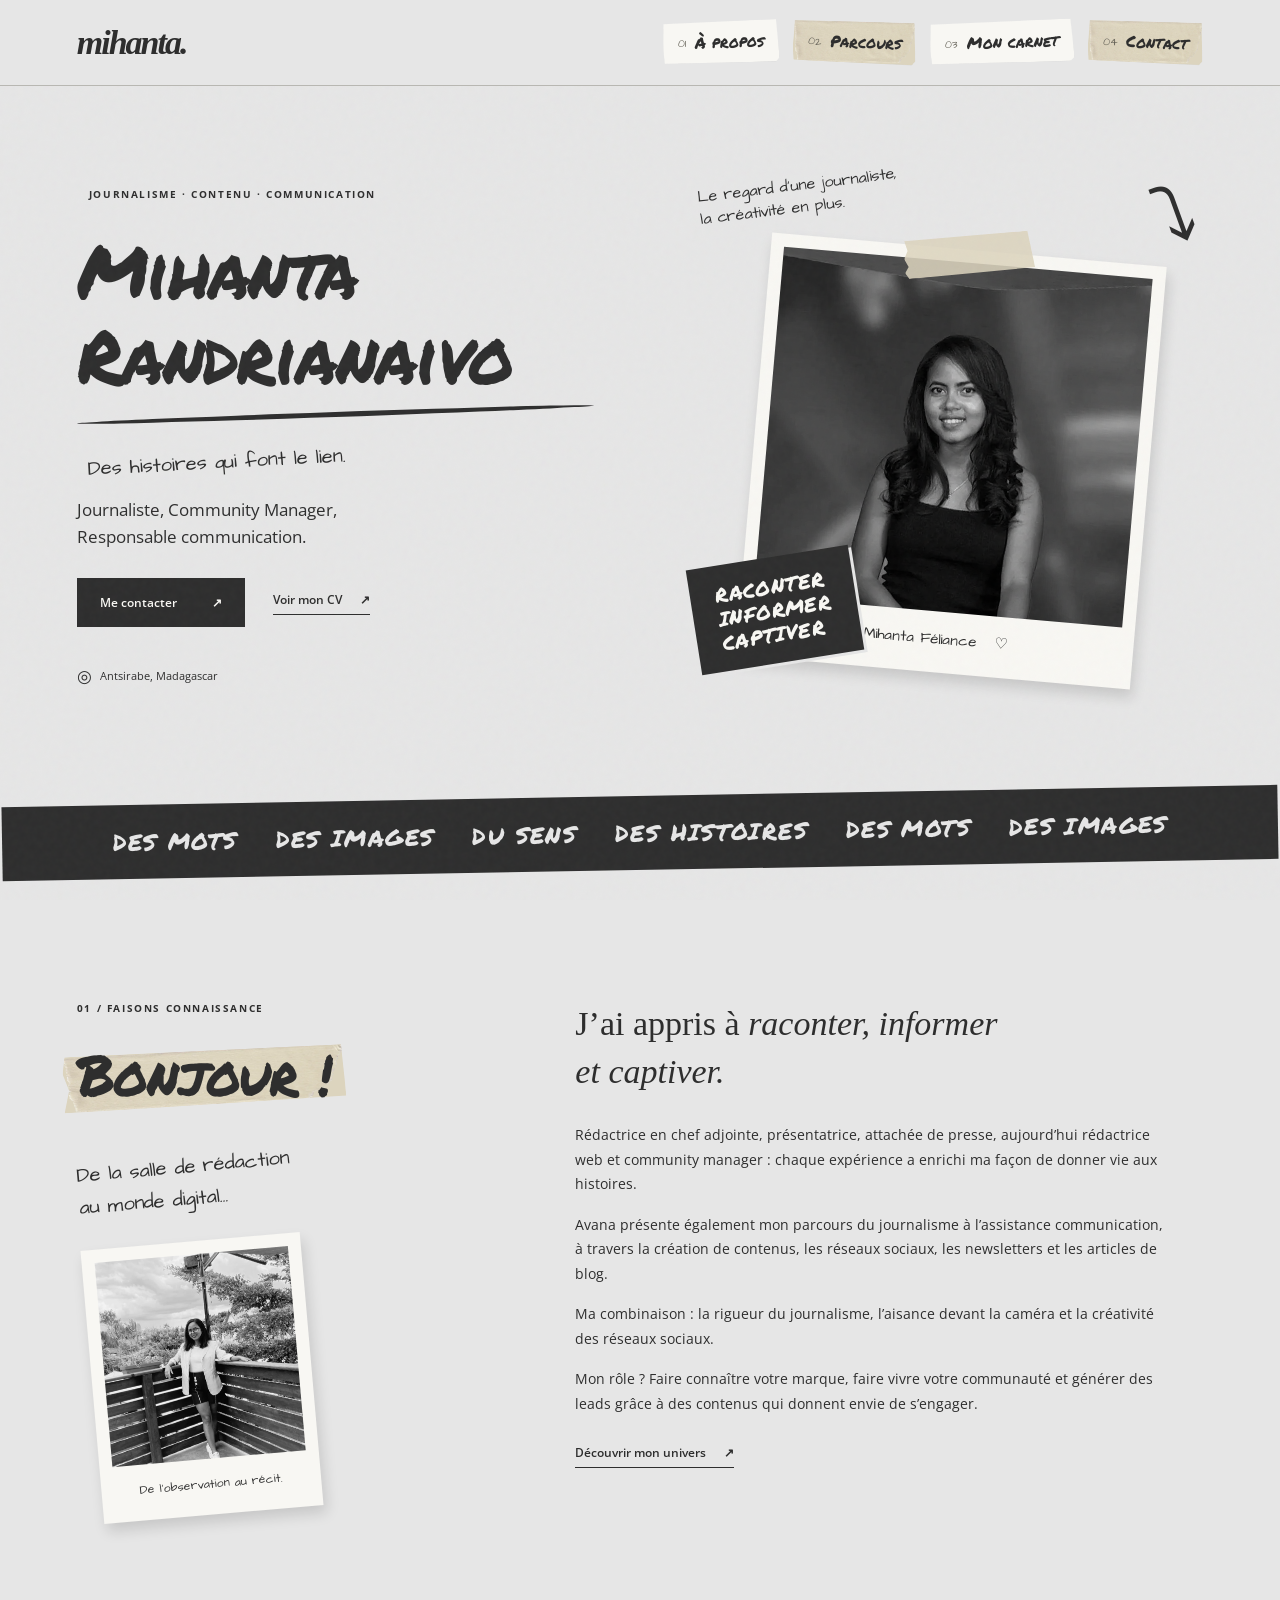
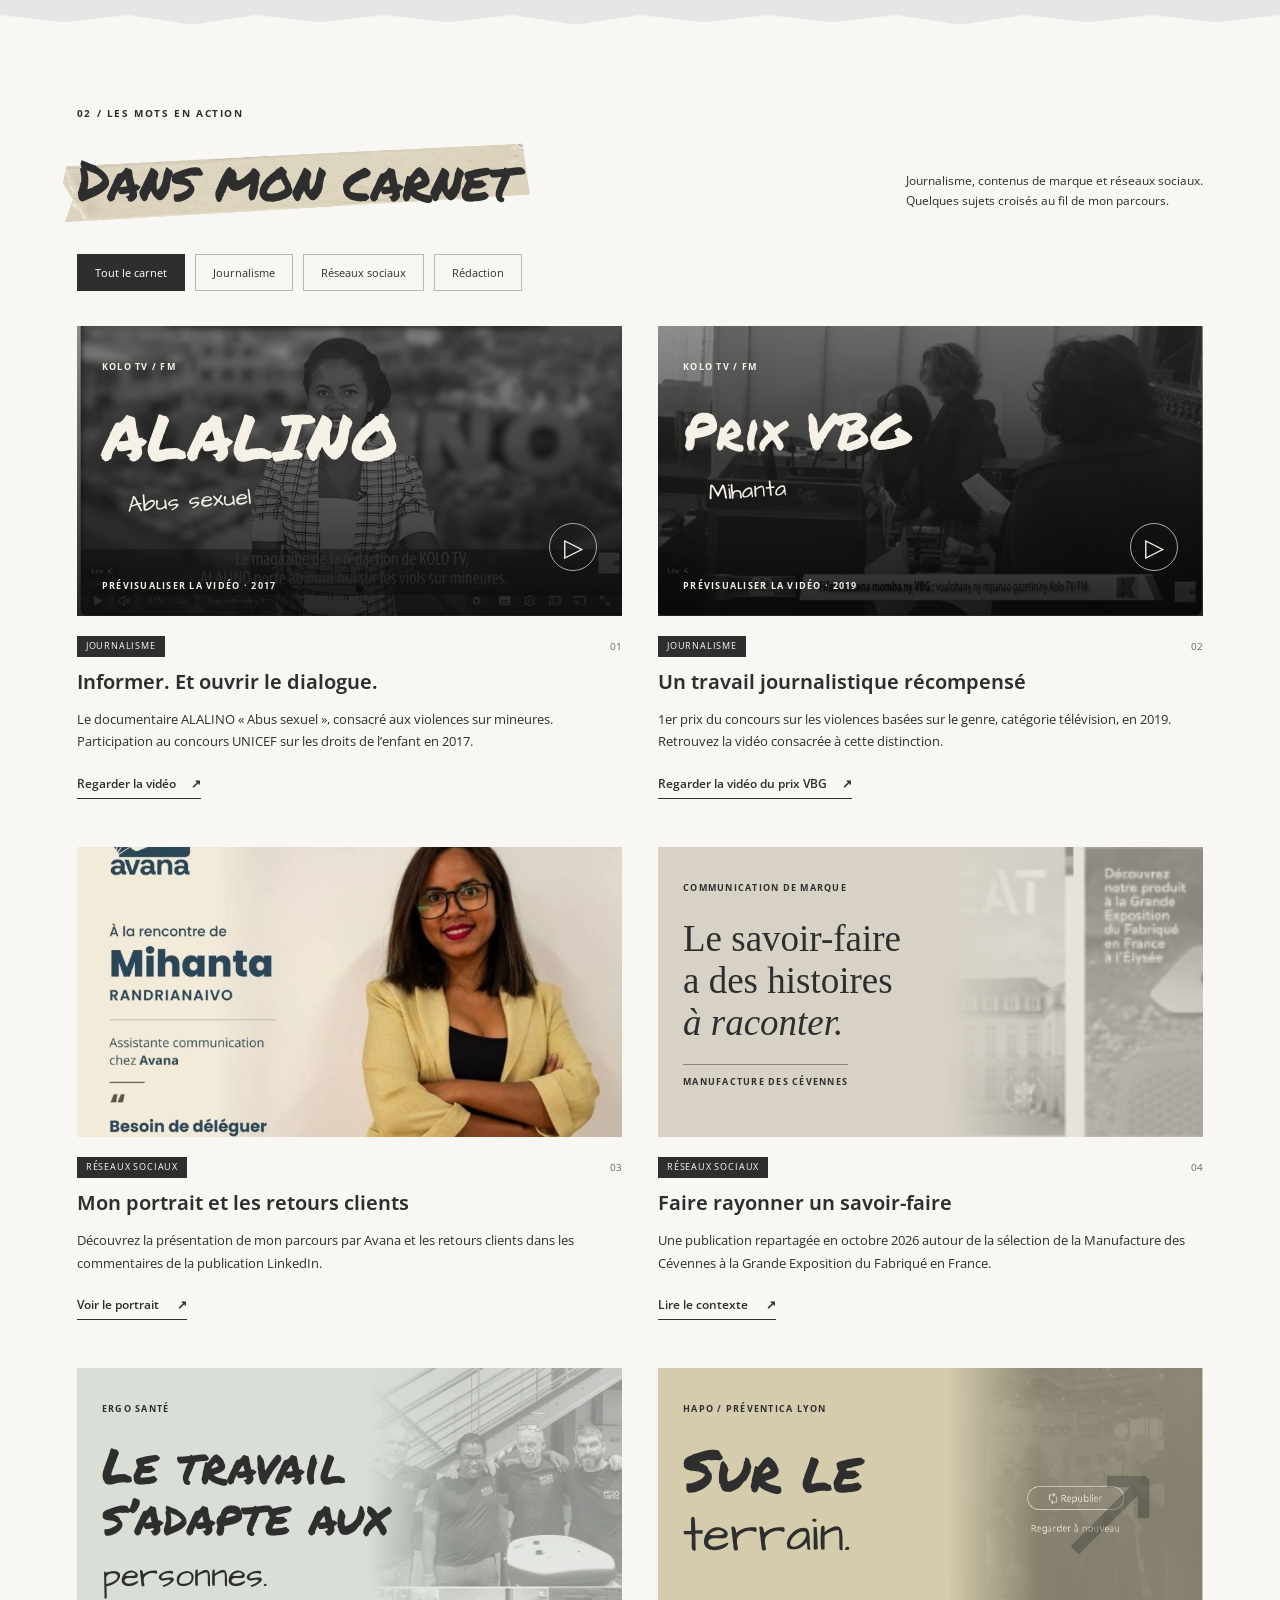
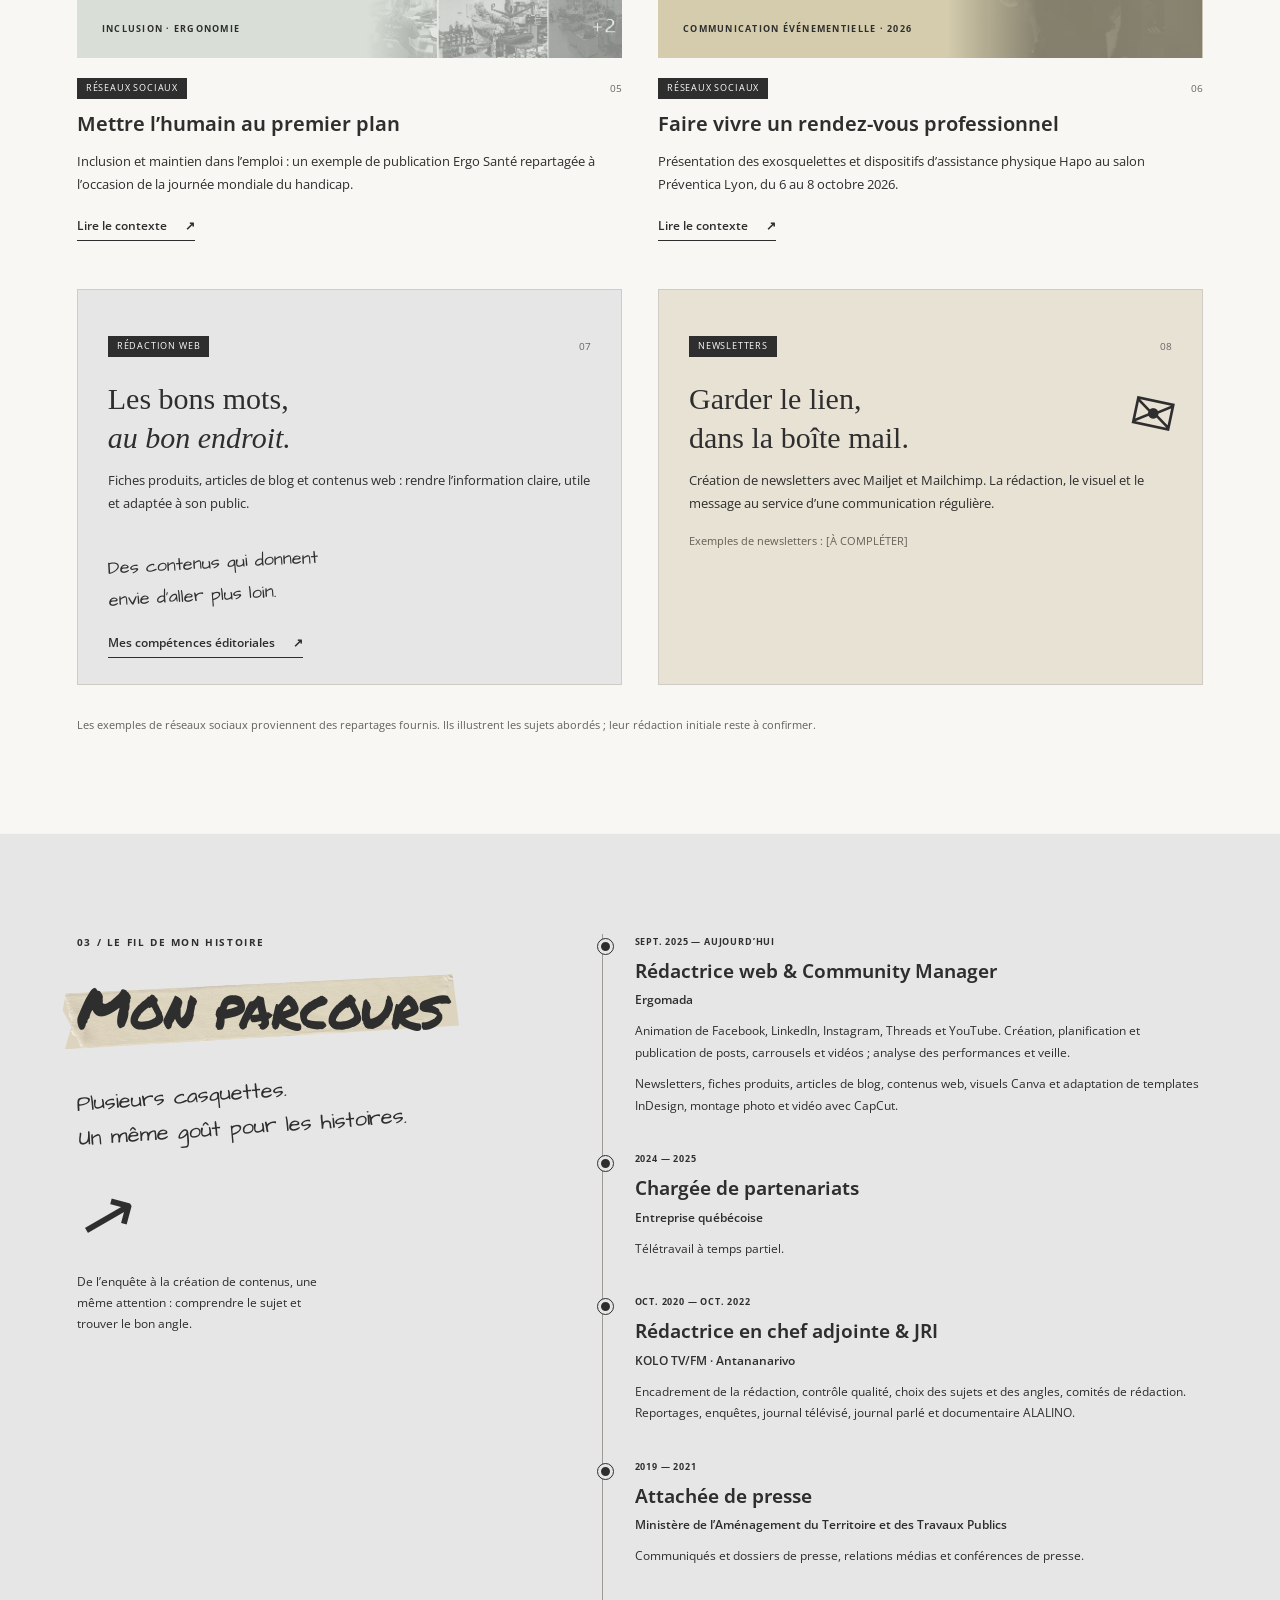
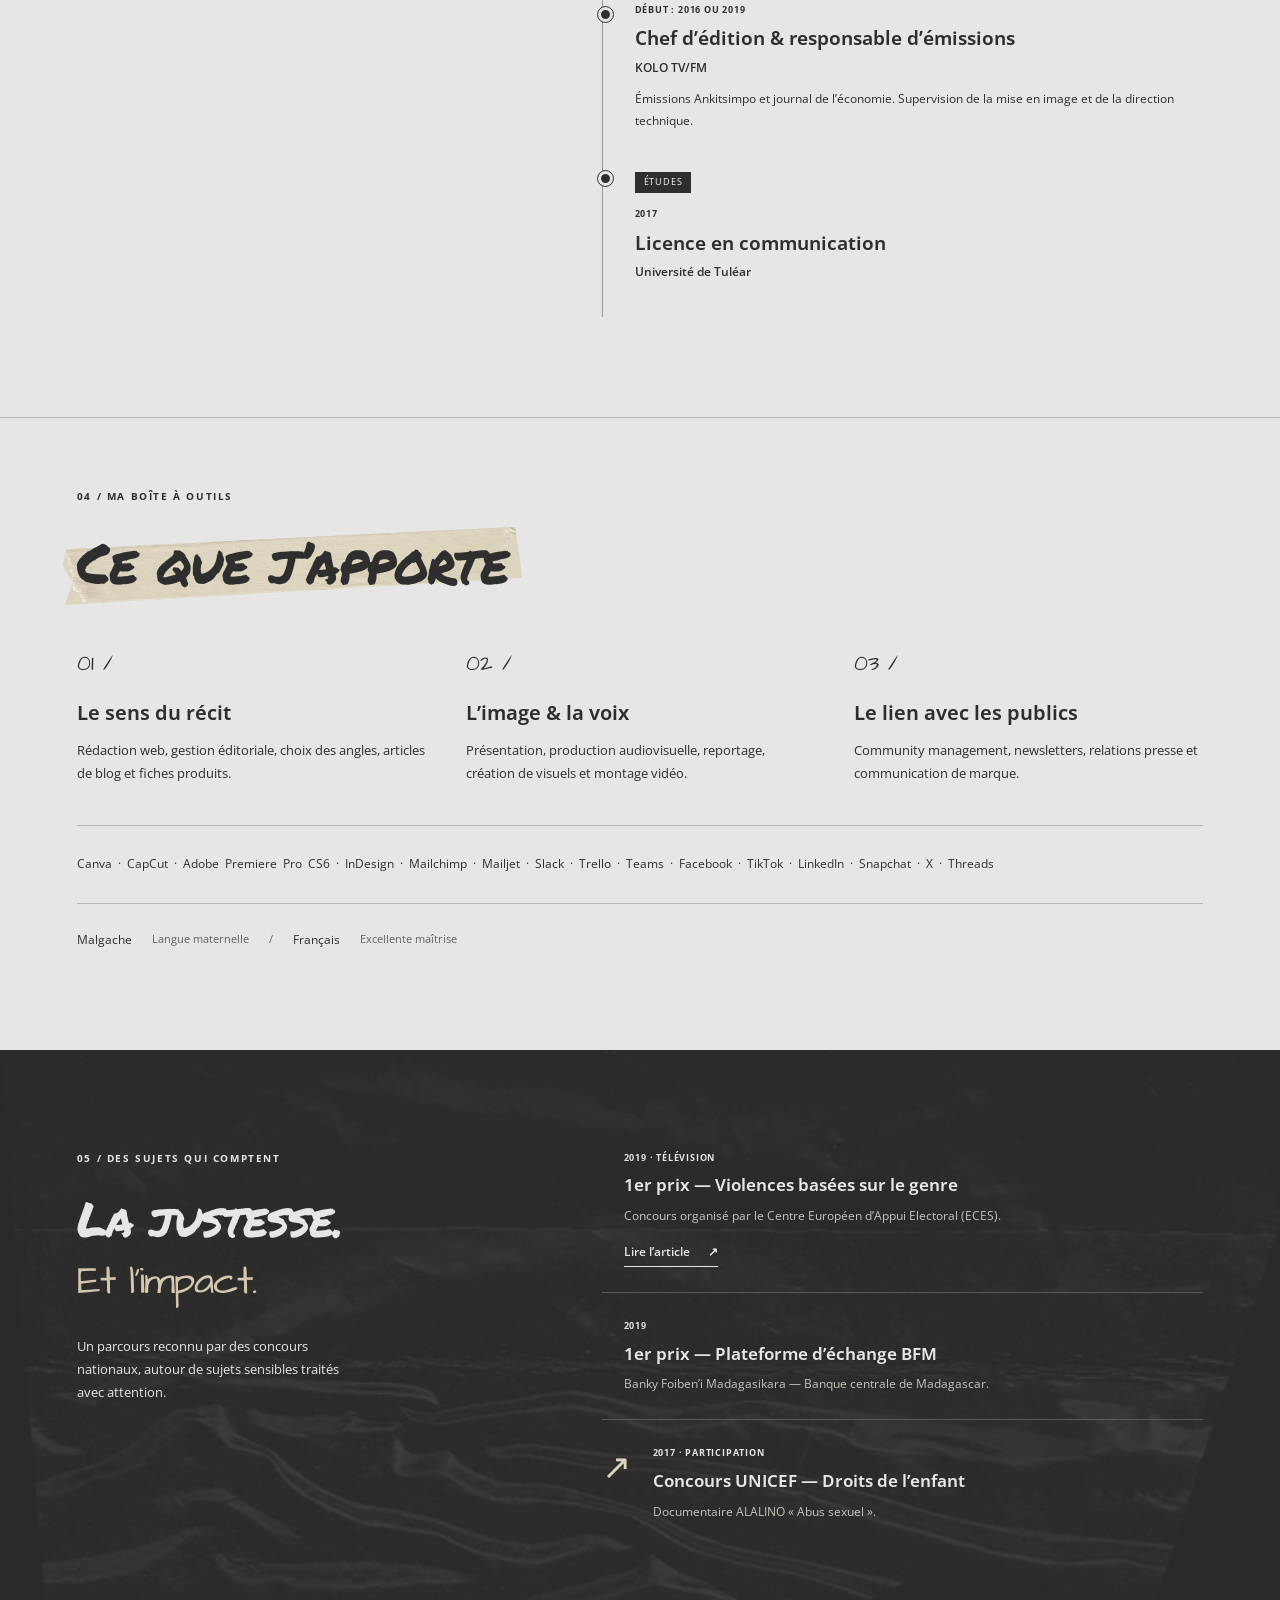
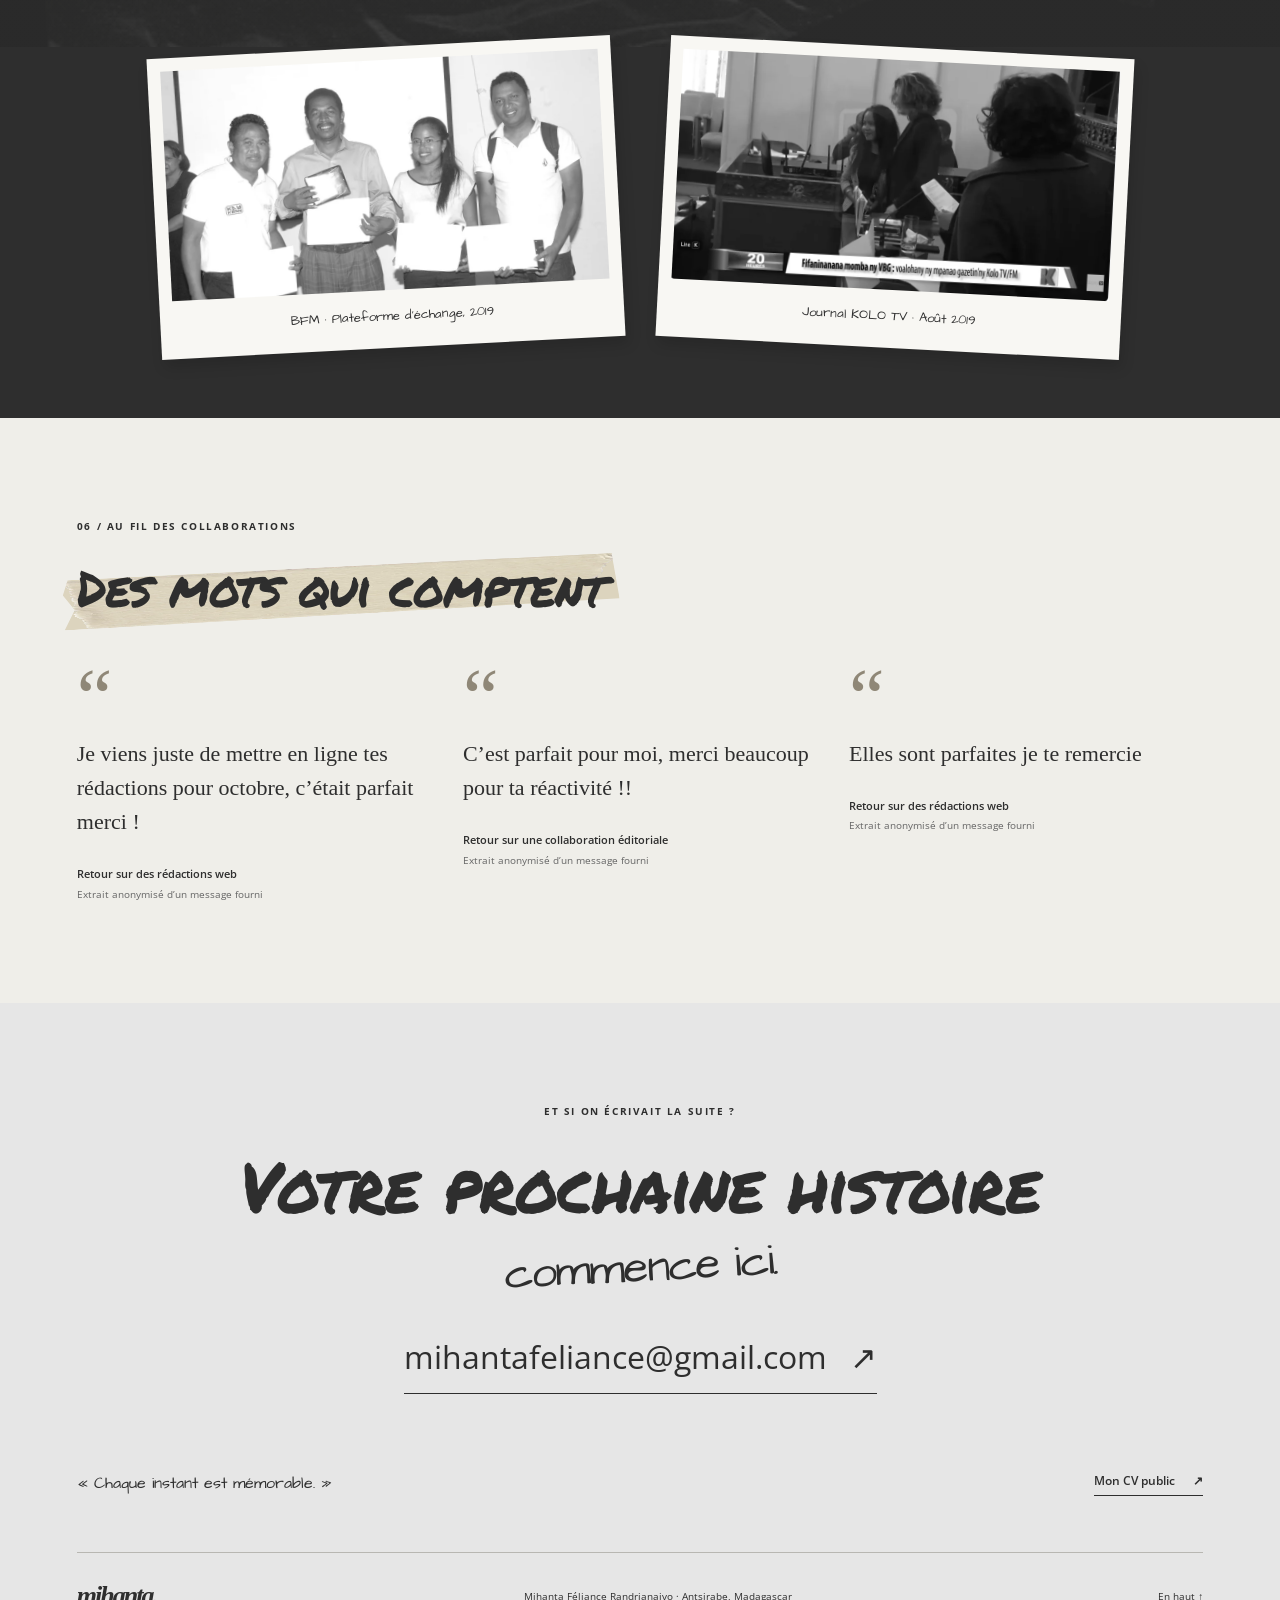
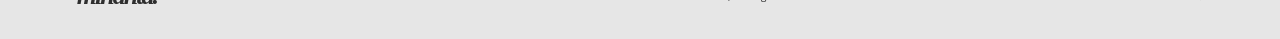
==== commit 0cedaa68: "header" ====
--- a/index.html
+++ b/index.html
@@ -19,10 +19,15 @@
 <body>
   <a class="skip-link" href="#contenu">Aller au contenu</a>
   <header class="header">
-    <a class="wordmark" href="#accueil" aria-label="Mihanta, accueil">mi<span>h</span>anta<span class="dot">.</span></a>
-    <button class="menu-toggle" aria-controls="navigation" aria-expanded="false">Menu <span aria-hidden="true">☰</span></button>
-    <nav id="navigation" aria-label="Navigation principale">
-      <a href="#bonjour">À propos</a><a href="#parcours">Parcours</a><a href="#projets">Réalisations</a><a class="nav-contact" href="#contact">On en parle ? <span aria-hidden="true">↗</span></a>
+    <div class="masthead">
+      <a class="masthead-identity" href="#accueil" aria-label="Mihanta, accueil"><span class="wordmark">mihanta.</span></a>
+      <button class="menu-toggle" aria-controls="navigation" aria-expanded="false">Sommaire <span class="menu-symbol" aria-hidden="true"></span></button>
+    </div>
+    <nav id="navigation" aria-label="Sommaire du portfolio">
+      <a href="#bonjour"><span class="rubric-number" aria-hidden="true">01</span> À propos</a>
+      <a href="#parcours"><span class="rubric-number" aria-hidden="true">02</span> Parcours</a>
+      <a href="#projets"><span class="rubric-number" aria-hidden="true">03</span> Mon carnet</a>
+      <a href="#contact"><span class="rubric-number" aria-hidden="true">04</span> Contact</a>
     </nav>
   </header>
   <main id="contenu">
--- a/style.css
+++ b/style.css
@@ -21,6 +21,40 @@
 @media(max-width:700px){.portrait-preview-title{font-size:26px;max-width:70%}#video-dialog{padding:38px 12px 18px}#video-dialog h2{font-size:17px}.video-fallback{font-size:11px}}
 @media(max-width:700px){.portrait-preview>img{width:40%}.portrait-preview-title{font-size:22px;max-width:65%}}
 .video-player{min-height:200px}
+/* En-tête éditorial : signature, lieu et sommaire de carnet. */
+html{scroll-padding-top:110px}
+.header{display:flex;align-items:center;justify-content:space-between;gap:30px;min-height:86px;height:auto;padding:18px 6vw;border-bottom:1px solid var(--line)}
+.masthead{display:flex;align-items:center;justify-content:space-between;gap:24px;flex-shrink:0}
+.masthead-identity{display:inline-flex;align-items:center;gap:24px}
+.header .wordmark{font-size:34px;letter-spacing:-2px}
+.masthead-caption{font-family:var(--hand);font-size:11px;line-height:1.5;letter-spacing:0;text-transform:none;transform:rotate(-3deg);position:relative;isolation:isolate;padding:5px 14px}
+.masthead-caption:before{content:'';position:absolute;inset:0;background:url('./assets/ruban.webp') center/100% 100% no-repeat;opacity:.8;z-index:-1;transform:rotate(2deg)}
+.masthead-location{font-family:var(--hand);font-size:15px;line-height:1.4;text-align:right;transform:rotate(-3deg)}
+.masthead-location span{display:block;font-family:var(--hand);font-size:11px;letter-spacing:0;text-transform:none;margin-top:4px}
+.header nav{position:static;display:flex;align-items:center;gap:14px;padding:0;border:0;margin-left:auto}
+.navigation-label{font-family:var(--hand);font-weight:400;font-size:13px;line-height:1.6;white-space:nowrap;color:#646159;margin-right:10px;transform:rotate(-5deg)}
+.header nav a{display:flex;align-items:center;justify-content:center;gap:9px;flex:0 0 auto;position:relative;isolation:isolate;font-family:var(--title);font-size:16px;font-weight:400;line-height:1.4;border:0;padding:10px 15px;white-space:nowrap;transform:rotate(-2deg);transition:transform .2s}
+.header nav a:before{content:'';position:absolute;inset:0;z-index:-1;background:var(--white);box-shadow:1px 2px 2px #00000012;clip-path:polygon(1% 3%,98% 0,100% 90%,97% 100%,1% 96%,0 65%)}
+.header nav a:nth-of-type(even){transform:rotate(2deg)}
+.header nav a:nth-of-type(2):before,.header nav a:nth-of-type(4):before{background:var(--tape) url('./assets/ruban.webp') center/100% 100% no-repeat}
+.header nav a:hover,.header nav a:focus-visible{transform:rotate(0) translateY(-2px);text-decoration:none}
+.rubric-number{font-family:var(--hand);font-size:11px;color:#625f55}
+@media(max-width:1000px){.masthead-caption{font-size:10px}.navigation-label{margin-right:0;font-size:11px}.header nav{gap:12px}.header nav a{font-size:14px;gap:8px;padding:10px 8px}}
+@media(max-width:700px){
+  html{scroll-padding-top:100px}
+  .header{display:block;padding:0 7vw;border-bottom:1px solid var(--line)}
+  .masthead{min-height:85px;padding:16px 0;gap:15px}
+  .masthead-identity{display:block}.header .wordmark{font-size:34px;display:block}
+  .masthead-caption{display:block;padding:5px 0 0;font-size:8px;line-height:1.4;letter-spacing:0;transform:none}.masthead-caption br{display:none}.masthead-caption:before{display:none}
+  .masthead-location{display:none}
+  .menu-toggle{display:flex;align-items:center;gap:12px;padding:8px 12px;font-family:var(--hand);font-size:13px;background:url('./assets/ruban.webp') center/100% 100% no-repeat;transform:rotate(-3deg)}
+  .menu-symbol{font-family:Georgia,serif;font-size:26px;line-height:1;font-weight:400;width:20px;text-align:center}.menu-symbol:before{content:'+'}.menu-toggle[aria-expanded=true] .menu-symbol:before{content:'−'}
+  .header nav{display:none;position:absolute;top:100%;left:0;right:0;background:var(--paper);border-top:0;border-bottom:1px solid var(--line);padding:14px 7vw 24px;gap:12px}
+  .header nav.open{display:flex;flex-direction:column;align-items:stretch}
+  .navigation-label{display:block;font-size:12px;margin:0 0 8px;transform:none}
+  .header nav a{justify-content:flex-start;padding:12px 18px;font-size:20px;gap:22px;white-space:normal;transform:rotate(-1deg)}
+  .header nav a:nth-of-type(even){transform:rotate(1deg)}.rubric-number{font-size:12px}
+}
 #publication-dialog{width:min(760px,94vw);max-width:94vw;max-height:calc(100dvh - 24px);padding:38px 24px 22px;text-align:center}
 #publication-dialog h2{font-family:var(--body);font-size:20px;font-weight:600;line-height:1.4;padding:0 16px;margin-bottom:18px}
 #publication-dialog>img{width:auto;height:auto;max-width:100%;max-height:calc(100dvh - 210px);object-fit:contain;margin:0 auto 20px}
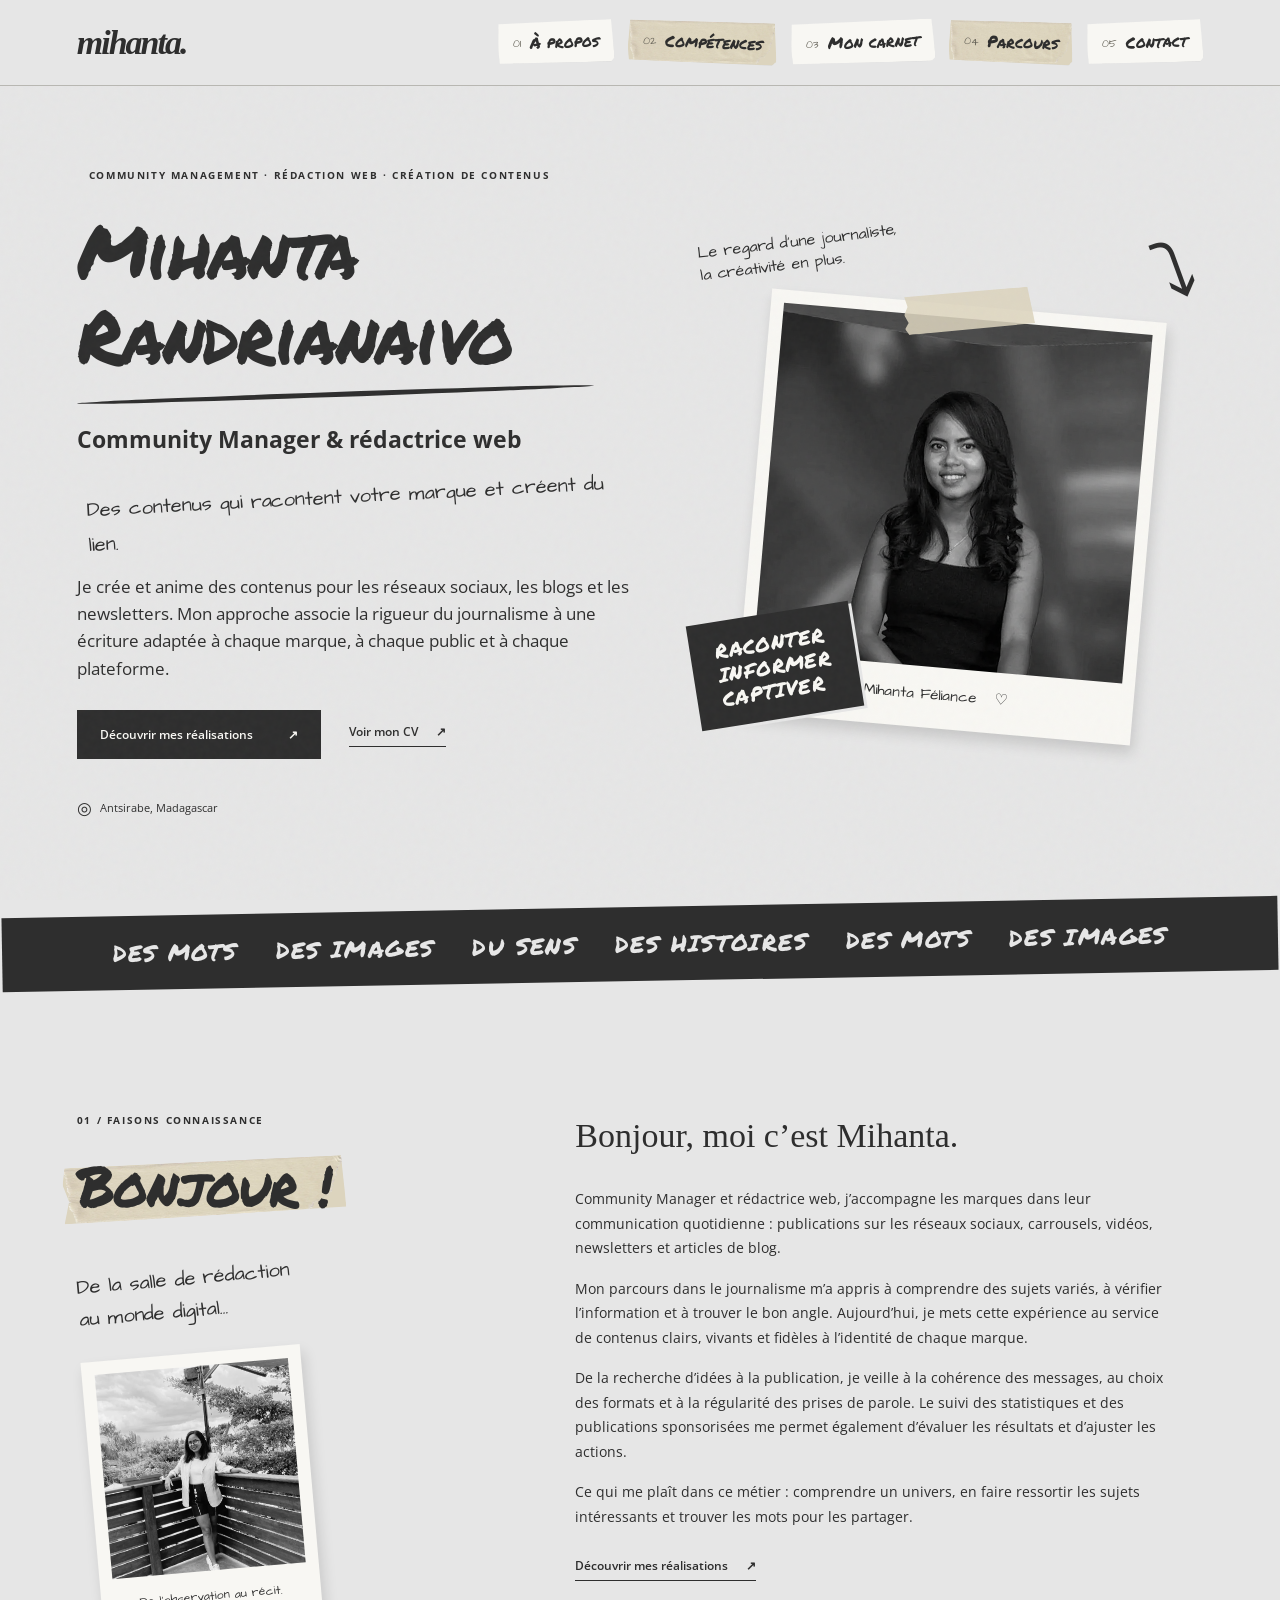
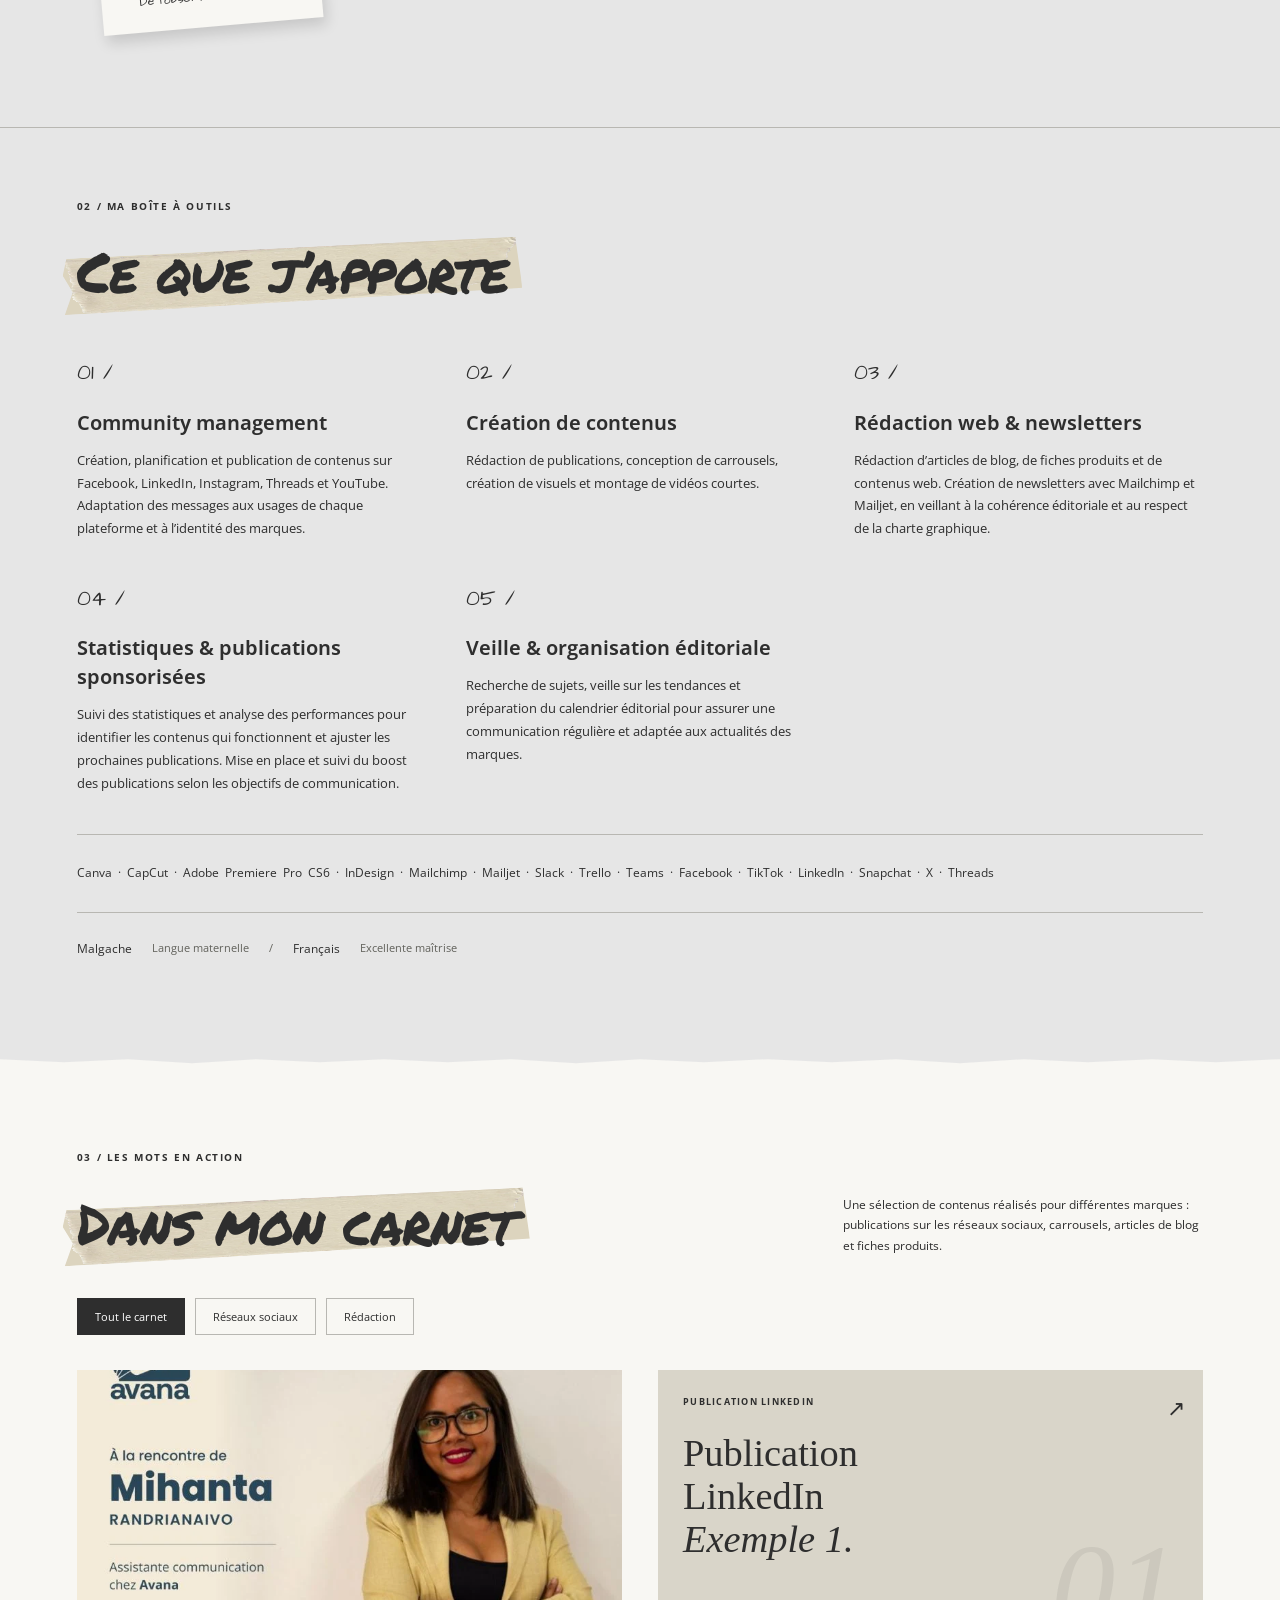
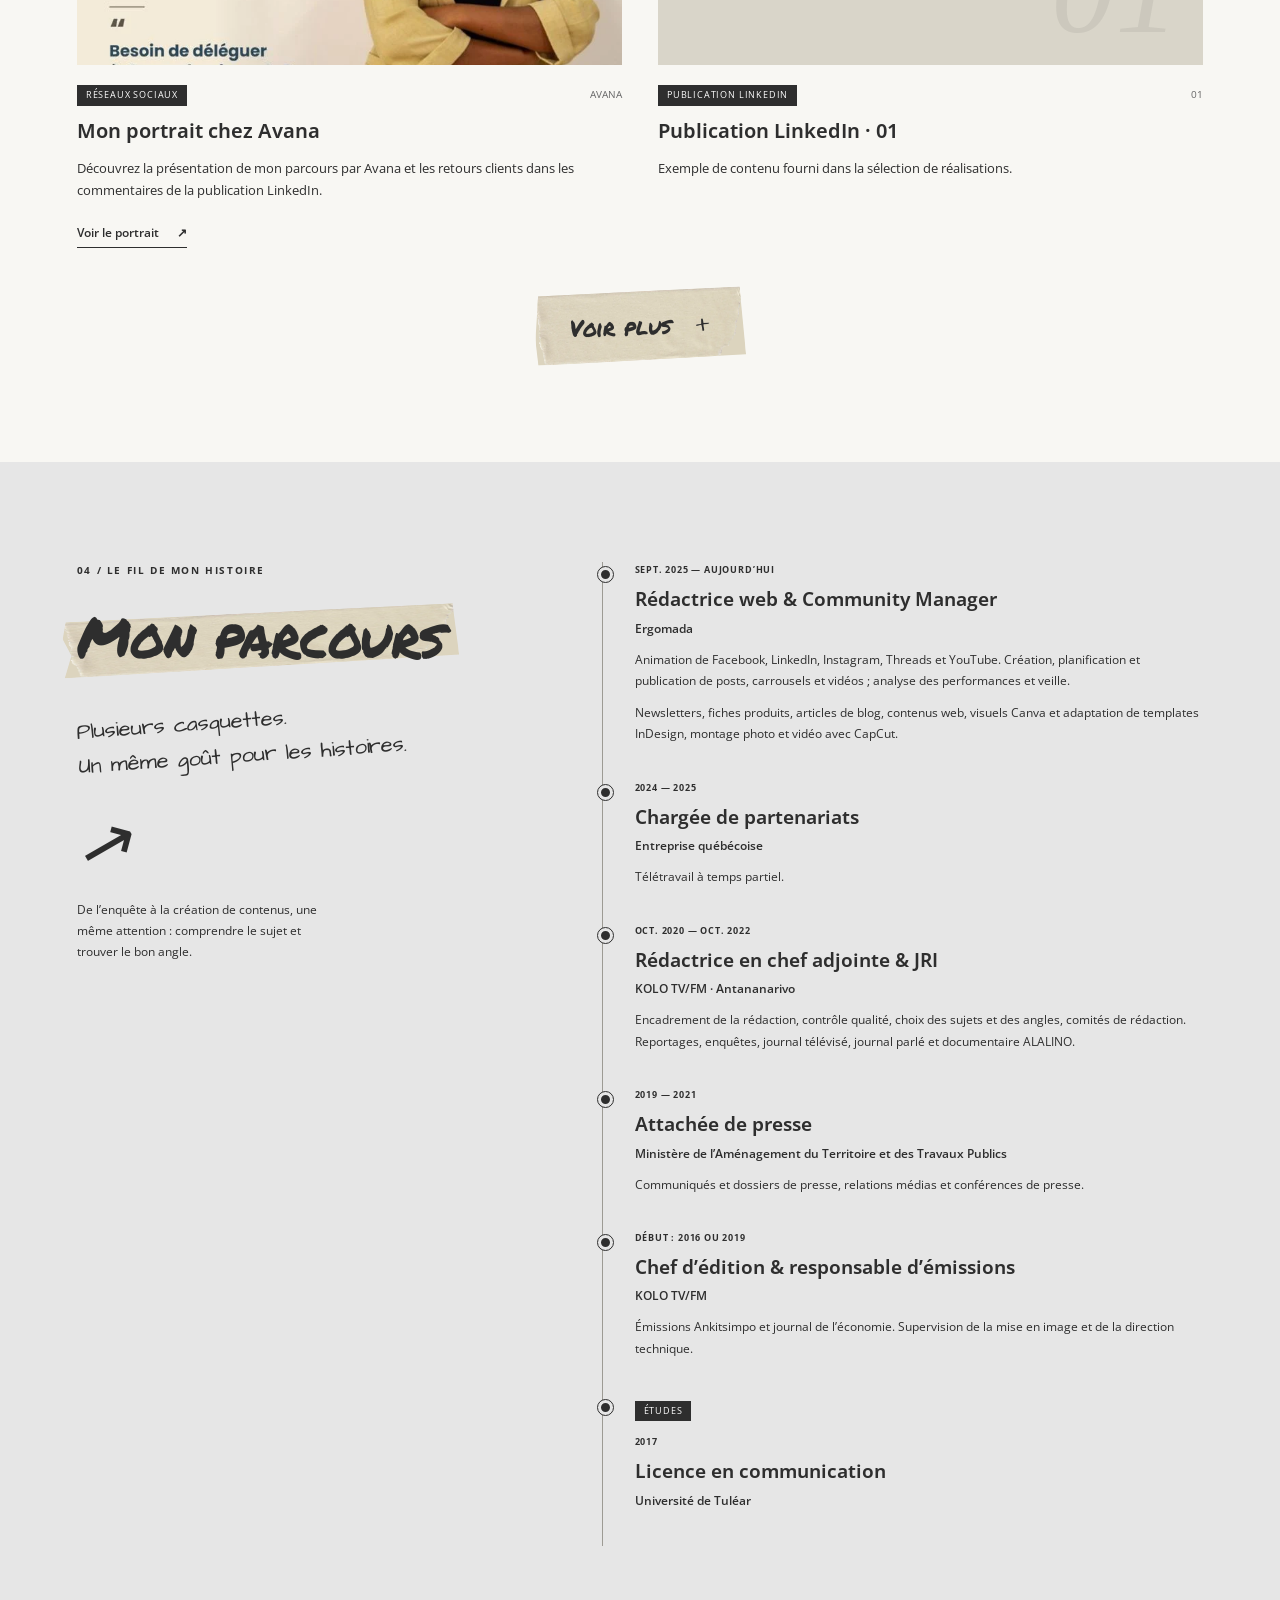
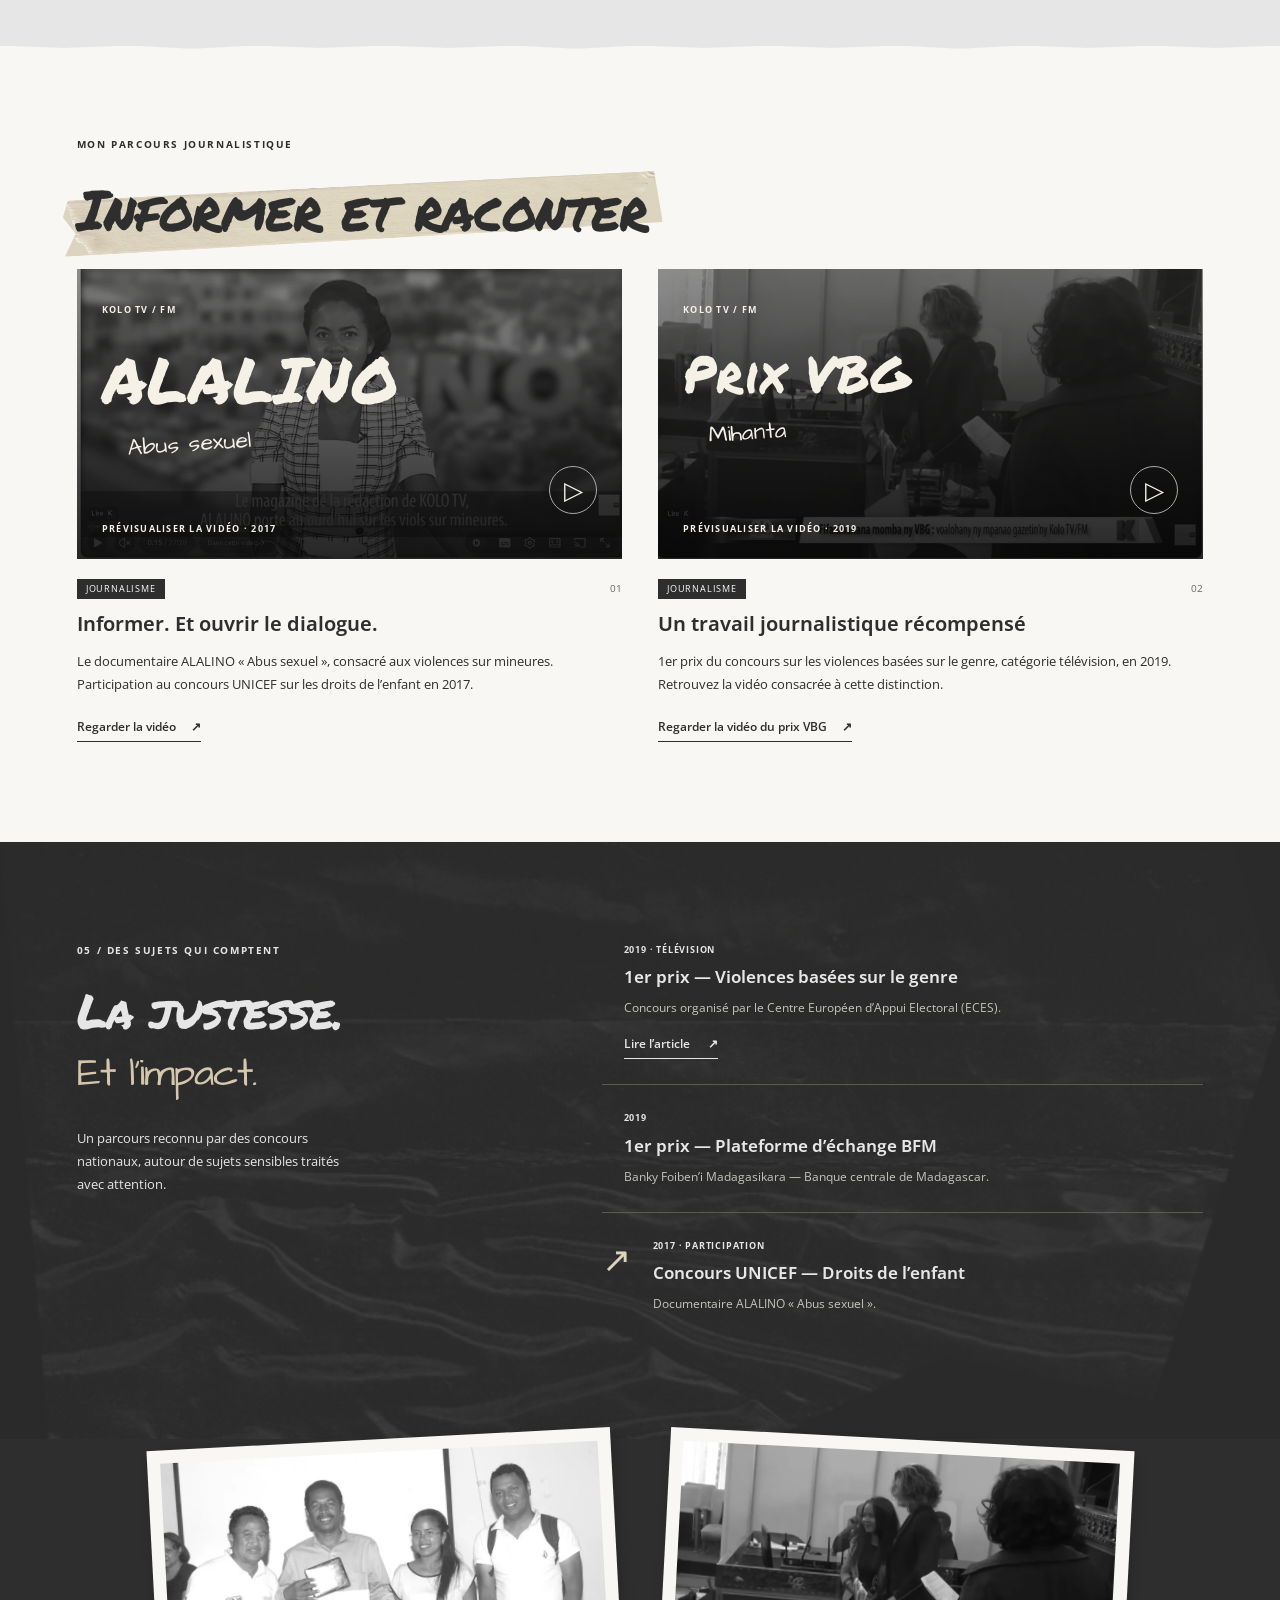
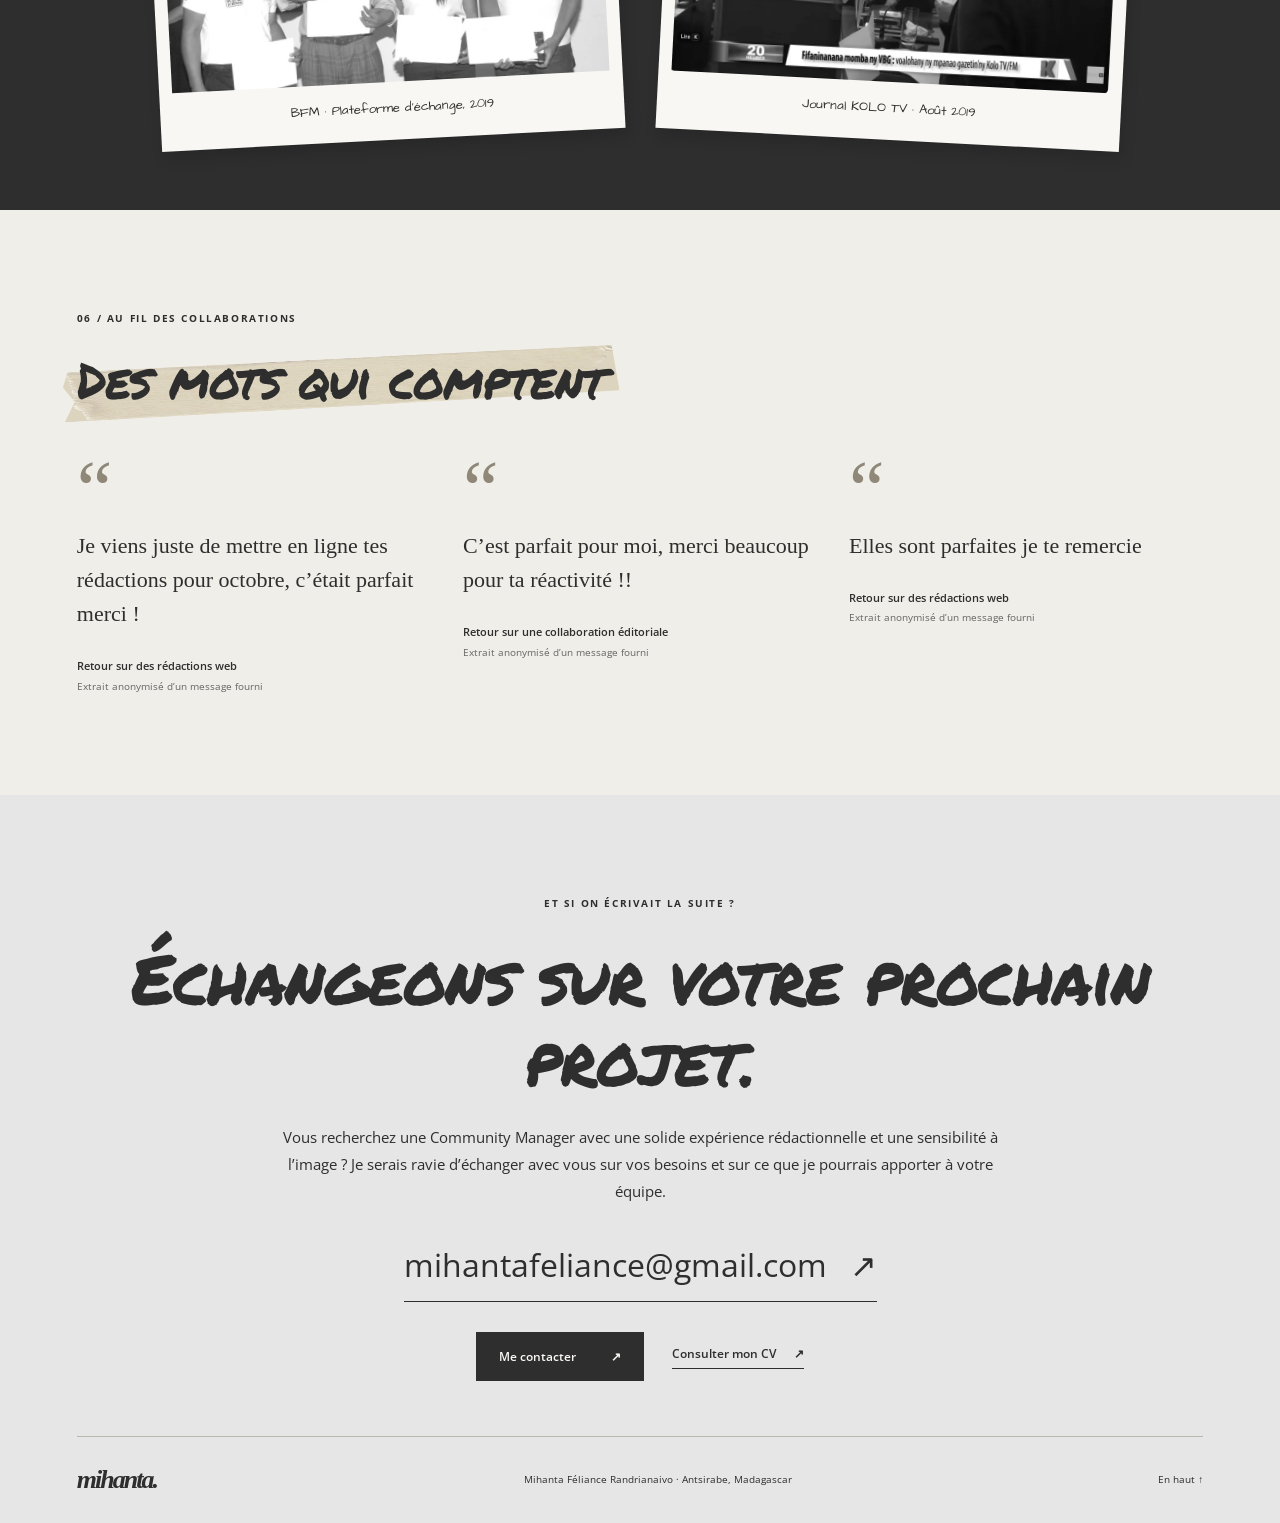
==== commit 14158c39: "link" ====
--- a/index.html
+++ b/index.html
@@ -5,10 +5,10 @@
   <meta name="viewport" content="width=device-width, initial-scale=1">
   <meta name="referrer" content="strict-origin-when-cross-origin">
   <meta name="theme-color" content="#2e2e2e">
-  <title>Mihanta Randrianaivo — Journalisme & communication</title>
-  <meta name="description" content="Le portfolio de Mihanta Randrianaivo, journaliste, rédactrice web et community manager à Antsirabe, Madagascar. Parcours, publications et communication.">
-  <meta property="og:title" content="Mihanta Randrianaivo — Journalisme & communication">
-  <meta property="og:description" content="De la salle de rédaction au monde digital : raconter, informer et captiver.">
+  <title>Mihanta Randrianaivo — Community Manager &amp; rédactrice web</title>
+  <meta name="description" content="Mihanta Randrianaivo, Community Manager et rédactrice web : réseaux sociaux, création de contenus, articles de blog et newsletters.">
+  <meta property="og:title" content="Mihanta Randrianaivo — Community Manager &amp; rédactrice web">
+  <meta property="og:description" content="Des contenus qui racontent votre marque et créent du lien.">
   <meta property="og:image" content="./assets/portrait.webp">
   <meta property="og:type" content="website">
   <meta property="og:locale" content="fr_FR">
@@ -25,19 +25,20 @@
     </div>
     <nav id="navigation" aria-label="Sommaire du portfolio">
       <a href="#bonjour"><span class="rubric-number" aria-hidden="true">01</span> À propos</a>
-      <a href="#parcours"><span class="rubric-number" aria-hidden="true">02</span> Parcours</a>
+      <a href="#competences"><span class="rubric-number" aria-hidden="true">02</span> Compétences</a>
       <a href="#projets"><span class="rubric-number" aria-hidden="true">03</span> Mon carnet</a>
-      <a href="#contact"><span class="rubric-number" aria-hidden="true">04</span> Contact</a>
+      <a href="#parcours"><span class="rubric-number" aria-hidden="true">04</span> Parcours</a>
+      <a href="#contact"><span class="rubric-number" aria-hidden="true">05</span> Contact</a>
     </nav>
   </header>
   <main id="contenu">
     <section id="accueil" class="hero section-shell">
       <div class="hero-copy">
-        <p class="eyebrow"><span class="small-star" aria-hidden="true"></span> JOURNALISME · CONTENU · COMMUNICATION</p>
+        <p class="eyebrow"><span class="small-star" aria-hidden="true"></span> COMMUNITY MANAGEMENT · RÉDACTION WEB · CRÉATION DE CONTENUS</p>
         <h1>Mihanta<br><span>Randrianaivo</span><span class="name-line" aria-hidden="true"></span></h1>
-        <p class="handwritten hero-note">Des histoires qui font le lien.</p>
-        <p class="hero-description">Journaliste, Community Manager,<br>Responsable communication.</p>
-        <div class="actions"><a class="button dark" href="#contact">Me contacter <span aria-hidden="true">↗</span></a><a class="text-link" href="./cv.html">Voir mon CV <span aria-hidden="true">↗</span></a></div>
+        <p class="hero-role">Community Manager &amp; rédactrice web</p><p class="handwritten hero-note">Des contenus qui racontent votre marque et créent du lien.</p>
+        <p class="hero-description">Je crée et anime des contenus pour les réseaux sociaux, les blogs et les newsletters. Mon approche associe la rigueur du journalisme à une écriture adaptée à chaque marque, à chaque public et à chaque plateforme.</p>
+        <div class="actions"><a class="button dark" href="#projets">Découvrir mes réalisations <span aria-hidden="true">↗</span></a><a class="text-link" href="./cv.html">Voir mon CV <span aria-hidden="true">↗</span></a></div>
         <p class="location"><span aria-hidden="true">◎</span> Antsirabe, Madagascar</p>
       </div>
       <div class="hero-art">
@@ -52,50 +53,108 @@
 
     <section id="bonjour" class="about section-shell reveal">
       <div><p class="section-index">01 / FAISONS CONNAISSANCE</p><h2><span class="tape-title">Bonjour !</span></h2><p class="handwritten margin-note">De la salle de rédaction<br>au monde digital…</p><figure class="about-polaroid polaroid"><img src="./assets/portrait-exterieur.webp" alt="Mihanta debout sur une terrasse en extérieur" loading="lazy" width="700" height="700"><figcaption>De l’observation au récit.</figcaption></figure></div>
-      <div class="about-copy"><p class="lead">J’ai appris à <em>raconter, informer<br class="desktop-break"> et captiver.</em></p><p>Rédactrice en chef adjointe, présentatrice, attachée de presse, aujourd’hui rédactrice web et community manager : chaque expérience a enrichi ma façon de donner vie aux histoires.</p><p>Avana présente également mon parcours du journalisme à l’assistance communication, à travers la création de contenus, les réseaux sociaux, les newsletters et les articles de blog.</p><p>Ma combinaison : la rigueur du journalisme, l’aisance devant la caméra et la créativité des réseaux sociaux.</p><p>Mon rôle ? Faire connaître votre marque, faire vivre votre communauté et générer des leads grâce à des contenus qui donnent envie de s’engager.</p><a class="text-link" href="#projets">Découvrir mon univers <span aria-hidden="true">↗</span></a></div>
-    </section>
-
+      <div class="about-copy"><p class="lead">Bonjour, moi c’est Mihanta.</p><p>Community Manager et rédactrice web, j’accompagne les marques dans leur communication quotidienne : publications sur les réseaux sociaux, carrousels, vidéos, newsletters et articles de blog.</p><p>Mon parcours dans le journalisme m’a appris à comprendre des sujets variés, à vérifier l’information et à trouver le bon angle. Aujourd’hui, je mets cette expérience au service de contenus clairs, vivants et fidèles à l’identité de chaque marque.</p><p>De la recherche d’idées à la publication, je veille à la cohérence des messages, au choix des formats et à la régularité des prises de parole. Le suivi des statistiques et des publications sponsorisées me permet également d’évaluer les résultats et d’ajuster les actions.</p><p>Ce qui me plaît dans ce métier : comprendre un univers, en faire ressortir les sujets intéressants et trouver les mots pour les partager.</p><a class="text-link" href="#projets">Découvrir mes réalisations <span aria-hidden="true">↗</span></a></div>
+    </section>
+
+    <section id="competences" class="skills section-shell reveal"><p class="section-index">02 / MA BOÎTE À OUTILS</p><h2><span class="tape-title">Ce que j’apporte</span></h2><div class="skills-grid">
+<article><span class="skill-number">01 /</span><h3>Community management</h3><p>Création, planification et publication de contenus sur Facebook, LinkedIn, Instagram, Threads et YouTube. Adaptation des messages aux usages de chaque plateforme et à l’identité des marques.</p></article>
+<article><span class="skill-number">02 /</span><h3>Création de contenus</h3><p>Rédaction de publications, conception de carrousels, création de visuels et montage de vidéos courtes.</p></article>
+<article><span class="skill-number">03 /</span><h3>Rédaction web &amp; newsletters</h3><p>Rédaction d’articles de blog, de fiches produits et de contenus web. Création de newsletters avec Mailchimp et Mailjet, en veillant à la cohérence éditoriale et au respect de la charte graphique.</p></article>
+<article><span class="skill-number">04 /</span><h3>Statistiques &amp; publications sponsorisées</h3><p>Suivi des statistiques et analyse des performances pour identifier les contenus qui fonctionnent et ajuster les prochaines publications. Mise en place et suivi du boost des publications selon les objectifs de communication.</p></article>
+<article><span class="skill-number">05 /</span><h3>Veille &amp; organisation éditoriale</h3><p>Recherche de sujets, veille sur les tendances et préparation du calendrier éditorial pour assurer une communication régulière et adaptée aux actualités des marques.</p></article>
+</div><div id="tool-list" class="tool-list" aria-label="Outils">Canva · CapCut · Adobe Premiere Pro CS6 · InDesign · Mailchimp · Mailjet · Slack · Trello · Teams · Facebook · TikTok · LinkedIn · Snapchat · X · Threads</div><p class="languages">Malgache <span>Langue maternelle</span><span aria-hidden="true">/</span> Français <span>Excellente maîtrise</span></p></section>
     <section id="projets" class="projects section-shell">
-      <div class="section-heading reveal"><div><p class="section-index">02 / LES MOTS EN ACTION</p><h2><span class="tape-title">Dans mon carnet</span></h2></div><p>Journalisme, contenus de marque et réseaux sociaux.<br>Quelques sujets croisés au fil de mon parcours.</p></div>
-      <div class="filters" role="group" aria-label="Filtrer les réalisations"><button class="active" data-filter="all" aria-pressed="true">Tout le carnet</button><button data-filter="journalisme" aria-pressed="false">Journalisme</button><button data-filter="social" aria-pressed="false">Réseaux sociaux</button><button data-filter="redaction" aria-pressed="false">Rédaction</button></div>
-      <div class="project-grid">
-        <article class="project-card featured reveal" data-category="journalisme">
-          <a class="project-visual documentary media-preview" href="https://www.youtube.com/watch?v=ROQgotSJH4I" target="_blank" rel="noopener" data-video="ROQgotSJH4I" data-video-title="ALALINO — Abus sexuel" aria-label="Voir le documentaire ALALINO — Abus sexuel (lecteur intégré ou nouvel onglet YouTube)">
-            <img class="visual-photo" src="./assets/alalino.webp" alt="Présentation du documentaire ALALINO sur KOLO TV" width="783" height="478" loading="lazy">
-            <span class="visual-kicker">KOLO TV / FM</span><span class="documentary-title">ALALINO<span>Abus sexuel</span></span><span class="play-mark" aria-hidden="true">▷</span><span class="visual-footer">PRÉVISUALISER LA VIDÉO · 2017</span>
-          </a>
-          <div class="project-meta"><span class="category">JOURNALISME</span><span>01</span></div>
-          <h3>Informer. Et ouvrir le dialogue.</h3><p>Le documentaire ALALINO « Abus sexuel », consacré aux violences sur mineures. Participation au concours UNICEF sur les droits de l’enfant en 2017.</p>
-          <a class="text-link documentary-link" href="https://www.youtube.com/watch?v=ROQgotSJH4I" data-video="ROQgotSJH4I" data-video-title="ALALINO — Abus sexuel">Regarder la vidéo<span aria-hidden="true">↗</span></a>
-        </article>
-        <article class="project-card reveal" data-category="journalisme">
-          <a class="project-visual documentary media-preview vbg-preview" href="https://youtu.be/gvIJlxZHipo?si=TUwMBf6w6AHp-mvH" target="_blank" rel="noopener" data-video="gvIJlxZHipo" data-video-title="Prix VBG — Mihanta" aria-label="Voir la vidéo du prix VBG de Mihanta (lecteur intégré ou nouvel onglet YouTube)">
-            <img class="visual-photo" src="./assets/prix-vbg.webp" alt="Cérémonie du concours sur les violences basées sur le genre, capture du journal KOLO TV" width="900" height="542" loading="lazy">
-            <span class="visual-kicker">KOLO TV / FM</span><span class="documentary-title">Prix VBG<span>Mihanta</span></span><span class="play-mark" aria-hidden="true">▷</span><span class="visual-footer">PRÉVISUALISER LA VIDÉO · 2019</span>
-          </a>
-          <div class="project-meta"><span class="category">JOURNALISME</span><span>02</span></div>
-          <h3>Un travail journalistique récompensé</h3><p>1er prix du concours sur les violences basées sur le genre, catégorie télévision, en 2019. Retrouvez la vidéo consacrée à cette distinction.</p>
-          <a class="text-link" href="https://youtu.be/gvIJlxZHipo?si=TUwMBf6w6AHp-mvH" data-video="gvIJlxZHipo" data-video-title="Prix VBG — Mihanta">Regarder la vidéo du prix VBG<span aria-hidden="true">↗</span></a>
-        </article>
-        <article class="project-card reveal" data-category="social">
-          <button type="button" class="project-visual portrait-preview media-preview" data-publication-preview aria-haspopup="dialog" aria-controls="publication-dialog" aria-label="Agrandir le portrait Avana de Mihanta">
+      <div class="section-heading reveal"><div><p class="section-index">03 / LES MOTS EN ACTION</p><h2><span class="tape-title">Dans mon carnet</span></h2></div><p>Une sélection de contenus réalisés pour différentes marques : publications sur les réseaux sociaux, carrousels, articles de blog et fiches produits.</p></div>
+      <div class="filters" role="group" aria-label="Filtrer les réalisations"><button class="active" data-filter="all" aria-pressed="true">Tout le carnet</button><button data-filter="social" aria-pressed="false">Réseaux sociaux</button><button data-filter="redaction" aria-pressed="false">Rédaction</button></div>
+      <div class="project-grid" id="carnet-grid">
+        <article class="project-card reveal" data-category="social">
+          <button type="button" class="project-visual portrait-preview media-preview work-preview" data-publication-preview aria-haspopup="dialog" aria-controls="publication-dialog" aria-label="Agrandir le portrait Avana de Mihanta">
             <img src="./assets/portrait-avana.webp" alt="Visuel Avana : Mihanta Randrianaivo en veste jaune, assistante communication chez Avana" width="800" height="999" loading="lazy">
           </button>
-          <div class="project-meta"><span class="category">RÉSEAUX SOCIAUX</span><span>03</span></div>
-          <h3>Mon portrait et les retours clients</h3><p>Découvrez la présentation de mon parcours par Avana et les retours clients dans les commentaires de la publication LinkedIn.</p>
+          <div class="project-meta"><span class="category">RÉSEAUX SOCIAUX</span><span>AVANA</span></div>
+          <h3>Mon portrait chez Avana</h3><p>Découvrez la présentation de mon parcours par Avana et les retours clients dans les commentaires de la publication LinkedIn.</p>
           <button type="button" class="text-link" data-publication-preview aria-haspopup="dialog" aria-controls="publication-dialog">Voir le portrait <span aria-hidden="true">↗</span></button>
         </article>
-        <article class="project-card reveal" data-category="social"><div class="project-visual editorial"><img class="brand-photo" src="./assets/manufacture.webp" alt="Visuel de la sélection de la Manufacture des Cévennes au Fabriqué en France" loading="lazy" width="338" height="163"><span class="visual-kicker">COMMUNICATION DE MARQUE</span><span class="editorial-title">Le savoir-faire<br>a des histoires<br><em>à raconter.</em></span><span class="mini-label">MANUFACTURE DES CÉVENNES</span></div><div class="project-meta"><span class="category">RÉSEAUX SOCIAUX</span><span>04</span></div><h3>Faire rayonner un savoir-faire</h3><p>Une publication repartagée en octobre 2026 autour de la sélection de la Manufacture des Cévennes à la Grande Exposition du Fabriqué en France.</p><button class="text-link detail-button" data-project="manufacture">Lire le contexte <span aria-hidden="true">↗</span></button></article>
-        <article class="project-card reveal" data-category="social"><div class="project-visual inclusion"><img class="brand-photo" src="./assets/ergo-sante.webp" alt="Équipe Ergo Santé dans son atelier" loading="lazy" width="347" height="304"><span class="visual-kicker">ERGO SANTÉ</span><span class="inclusion-title">Le travail<br>s’adapte aux<br><em>personnes.</em></span><span class="visual-footer">INCLUSION · ERGONOMIE</span><span class="visual-star" aria-hidden="true"></span></div><div class="project-meta"><span class="category">RÉSEAUX SOCIAUX</span><span>05</span></div><h3>Mettre l’humain au premier plan</h3><p>Inclusion et maintien dans l’emploi : un exemple de publication Ergo Santé repartagée à l’occasion de la journée mondiale du handicap.</p><button class="text-link detail-button" data-project="ergo">Lire le contexte <span aria-hidden="true">↗</span></button></article>
-        <article class="project-card reveal" data-category="social"><div class="project-visual event"><img class="brand-photo" src="./assets/hapo.webp" alt="Démonstration sur le stand Hapo à Préventica Lyon" loading="lazy" width="351" height="433"><span class="visual-kicker">HAPO / PRÉVENTICA LYON</span><span class="event-title">Sur le<br><em>terrain.</em><span aria-hidden="true">↗</span></span><span class="visual-footer">COMMUNICATION ÉVÉNEMENTIELLE · 2026</span></div><div class="project-meta"><span class="category">RÉSEAUX SOCIAUX</span><span>06</span></div><h3>Faire vivre un rendez-vous professionnel</h3><p>Présentation des exosquelettes et dispositifs d’assistance physique Hapo au salon Préventica Lyon, du 6 au 8 octobre 2026.</p><button class="text-link detail-button" data-project="hapo">Lire le contexte <span aria-hidden="true">↗</span></button></article>
-        <article class="project-card writing-card reveal" data-category="redaction"><div class="project-meta"><span class="category">RÉDACTION WEB</span><span>07</span></div><h3>Les bons mots,<br><em>au bon endroit.</em></h3><p>Fiches produits, articles de blog et contenus web : rendre l’information claire, utile et adaptée à son public.</p><p class="handwritten">Des contenus qui donnent<br>envie d’aller plus loin.</p><a class="text-link" href="#competences">Mes compétences éditoriales <span aria-hidden="true">↗</span></a></article>
-        <article class="project-card newsletter-card reveal" data-category="redaction"><div class="project-meta"><span class="category">NEWSLETTERS</span><span>08</span></div><span class="envelope" aria-hidden="true">✉</span><h3>Garder le lien,<br>dans la boîte mail.</h3><p>Création de newsletters avec Mailjet et Mailchimp. La rédaction, le visuel et le message au service d’une communication régulière.</p><p class="pending">Exemples de newsletters : [À COMPLÉTER]</p></article>
-      </div>
-      <p class="source-note">Les exemples de réseaux sociaux proviennent des repartages fournis. Ils illustrent les sujets abordés ; leur rédaction initiale reste à confirmer.</p>
+        <article class="project-card reveal" data-category="social">
+          <a class="work-card" href="https://www.linkedin.com/feed/update/urn:li:activity:7518309666339266561" target="_blank" rel="noopener noreferrer" aria-label="Publication LinkedIn · 01 — ouvrir dans un nouvel onglet">
+            <div class="project-visual editorial work-preview work-preview-0"><span class="visual-kicker">PUBLICATION LINKEDIN</span><span class="editorial-title">Publication<br>LinkedIn<br><em>Exemple 1.</em></span><span class="preview-number" aria-hidden="true">01</span><span class="preview-open" aria-hidden="true">↗</span></div>
+            <div class="project-meta"><span class="category">PUBLICATION LINKEDIN</span><span>01</span></div>
+            <h3>Publication LinkedIn · 01</h3><p>Exemple de contenu fourni dans la sélection de réalisations.</p>
+          </a>
+        </article>
+        <article class="project-card reveal" data-category="social">
+          <a class="work-card" href="https://www.linkedin.com/feed/update/urn:li:activity:7513154964379033601" target="_blank" rel="noopener noreferrer" aria-label="Publication LinkedIn · 02 — ouvrir dans un nouvel onglet">
+            <div class="project-visual editorial work-preview work-preview-1"><span class="visual-kicker">PUBLICATION LINKEDIN</span><span class="editorial-title">Publication<br>LinkedIn<br><em>Exemple 2.</em></span><span class="preview-number" aria-hidden="true">02</span><span class="preview-open" aria-hidden="true">↗</span></div>
+            <div class="project-meta"><span class="category">PUBLICATION LINKEDIN</span><span>02</span></div>
+            <h3>Publication LinkedIn · 02</h3><p>Exemple de contenu fourni dans la sélection de réalisations.</p>
+          </a>
+        </article>
+        <article class="project-card reveal" data-category="social">
+          <a class="work-card" href="https://www.linkedin.com/feed/update/urn:li:activity:7518946782207168512" target="_blank" rel="noopener noreferrer" aria-label="Publication LinkedIn · 03 — ouvrir dans un nouvel onglet">
+            <div class="project-visual editorial work-preview work-preview-2"><span class="visual-kicker">PUBLICATION LINKEDIN</span><span class="editorial-title">Publication<br>LinkedIn<br><em>Exemple 3.</em></span><span class="preview-number" aria-hidden="true">03</span><span class="preview-open" aria-hidden="true">↗</span></div>
+            <div class="project-meta"><span class="category">PUBLICATION LINKEDIN</span><span>03</span></div>
+            <h3>Publication LinkedIn · 03</h3><p>Exemple de contenu fourni dans la sélection de réalisations.</p>
+          </a>
+        </article>
+        <article class="project-card reveal" data-category="social">
+          <a class="work-card" href="https://www.linkedin.com/feed/update/urn:li:activity:7514321385209516032" target="_blank" rel="noopener noreferrer" aria-label="Publication LinkedIn · 04 — ouvrir dans un nouvel onglet">
+            <div class="project-visual editorial work-preview work-preview-3"><span class="visual-kicker">PUBLICATION LINKEDIN</span><span class="editorial-title">Publication<br>LinkedIn<br><em>Exemple 4.</em></span><span class="preview-number" aria-hidden="true">04</span><span class="preview-open" aria-hidden="true">↗</span></div>
+            <div class="project-meta"><span class="category">PUBLICATION LINKEDIN</span><span>04</span></div>
+            <h3>Publication LinkedIn · 04</h3><p>Exemple de contenu fourni dans la sélection de réalisations.</p>
+          </a>
+        </article>
+        <article class="project-card reveal" data-category="social">
+          <a class="work-card" href="https://www.instagram.com/p/Degg4bWjUVU/?utm_source=ig_web_copy_link&amp;mdxt=MzRlODBiNWFlZA==&amp;srtk=MzRlODBiNWFlZA==" target="_blank" rel="noopener noreferrer" aria-label="Publication Instagram — ouvrir dans un nouvel onglet">
+            <div class="project-visual editorial work-preview work-preview-0"><span class="visual-kicker">PUBLICATION INSTAGRAM</span><span class="editorial-title">Publication<br><em>Instagram.</em></span><span class="preview-number" aria-hidden="true">05</span><span class="preview-open" aria-hidden="true">↗</span></div>
+            <div class="project-meta"><span class="category">PUBLICATION INSTAGRAM</span><span>05</span></div>
+            <h3>Publication Instagram</h3><p>Exemple de contenu fourni dans la sélection de réalisations.</p>
+          </a>
+        </article>
+        <article class="project-card reveal" data-category="social">
+          <a class="work-card" href="https://lnkd.in/p/de-snBY2" target="_blank" rel="noopener noreferrer" aria-label="Carrousel · 01 — ouvrir dans un nouvel onglet">
+            <div class="project-visual editorial work-preview work-preview-1"><span class="visual-kicker">CARROUSEL</span><span class="editorial-title">Carrousel<br><em>Exemple 1.</em></span><span class="preview-number" aria-hidden="true">06</span><span class="preview-open" aria-hidden="true">↗</span></div>
+            <div class="project-meta"><span class="category">CARROUSEL</span><span>06</span></div>
+            <h3>Carrousel · 01</h3><p>Exemple de contenu fourni dans la sélection de réalisations.</p>
+          </a>
+        </article>
+        <article class="project-card reveal" data-category="social">
+          <a class="work-card" href="https://www.linkedin.com/feed/update/urn:li:activity:7493924436702806016" target="_blank" rel="noopener noreferrer" aria-label="Carrousel · 02 — ouvrir dans un nouvel onglet">
+            <div class="project-visual editorial work-preview work-preview-2"><span class="visual-kicker">CARROUSEL</span><span class="editorial-title">Carrousel<br><em>Exemple 2.</em></span><span class="preview-number" aria-hidden="true">07</span><span class="preview-open" aria-hidden="true">↗</span></div>
+            <div class="project-meta"><span class="category">CARROUSEL</span><span>07</span></div>
+            <h3>Carrousel · 02</h3><p>Exemple de contenu fourni dans la sélection de réalisations.</p>
+          </a>
+        </article>
+        <article class="project-card reveal" data-category="redaction">
+          <a class="work-card" href="https://www.hapo.eu/fr/blog-et-articles/comprendre-les-exosquelettes/comment-mesurer-l-efficacite-d-un-exosquelette" target="_blank" rel="noopener noreferrer" aria-label="Mesurer l&#8217;efficacité d&#8217;un exosquelette — ouvrir dans un nouvel onglet">
+            <div class="project-visual editorial work-preview work-preview-3"><span class="visual-kicker">ARTICLE DE BLOG · HAPO</span><span class="editorial-title">Un sujet<br>technique,<br><em>des mots clairs.</em></span><span class="preview-number" aria-hidden="true">08</span><span class="preview-open" aria-hidden="true">↗</span></div>
+            <div class="project-meta"><span class="category">ARTICLE DE BLOG · HAPO</span><span>08</span></div>
+            <h3>Mesurer l&#8217;efficacité d&#8217;un exosquelette</h3><p>Rédaction d&#8217;un article pour Hapo sur l&#8217;évaluation de l&#8217;efficacité des exosquelettes.</p>
+          </a>
+        </article>
+        <article class="project-card reveal" data-category="redaction">
+          <a class="work-card" href="https://www.lamadeleine-deco.com/tables-basses/4236-table-basse-manguier-et-marbre-kira-8719087030764.html" target="_blank" rel="noopener noreferrer" aria-label="Table basse Kira — ouvrir dans un nouvel onglet">
+            <div class="project-visual editorial work-preview work-preview-0"><span class="visual-kicker">FICHE PRODUIT · LA MADELEINE DÉCO</span><span class="editorial-title">Kira.<br>Manguier<br><em>&amp; marbre.</em></span><span class="preview-number" aria-hidden="true">09</span><span class="preview-open" aria-hidden="true">↗</span></div>
+            <div class="project-meta"><span class="category">FICHE PRODUIT · LA MADELEINE DÉCO</span><span>09</span></div>
+            <h3>Table basse Kira</h3><p>Rédaction d&#8217;une fiche produit pour le site La Madeleine Déco.</p>
+          </a>
+        </article>
+        <article class="project-card reveal" data-category="redaction">
+          <a class="work-card" href="https://www.lamadeleine-deco.com/tables-basses/4235-table-basse-chene-et-marbre-don-8719087032454.html" target="_blank" rel="noopener noreferrer" aria-label="Table basse Don — ouvrir dans un nouvel onglet">
+            <div class="project-visual editorial work-preview work-preview-1"><span class="visual-kicker">FICHE PRODUIT · LA MADELEINE DÉCO</span><span class="editorial-title">Don.<br>Chêne<br><em>&amp; marbre.</em></span><span class="preview-number" aria-hidden="true">10</span><span class="preview-open" aria-hidden="true">↗</span></div>
+            <div class="project-meta"><span class="category">FICHE PRODUIT · LA MADELEINE DÉCO</span><span>10</span></div>
+            <h3>Table basse Don</h3><p>Rédaction d&#8217;une fiche produit pour le site La Madeleine Déco.</p>
+          </a>
+        </article>
+        <article class="project-card reveal" data-category="redaction">
+          <div class="project-visual editorial work-preview work-preview-newsletter"><span class="visual-kicker">NEWSLETTERS</span><span class="editorial-title">Entretenir<br>le lien avec<br><em>les audiences.</em></span><span class="preview-envelope" aria-hidden="true">✉</span></div>
+          <div class="project-meta"><span class="category">NEWSLETTERS</span><span>11</span></div><h3>Entretenir le lien avec les audiences</h3><p>Création de newsletters avec Mailchimp et Mailjet : rédaction des textes, mise en page et intégration des visuels pour partager les actualités et mettre en avant les offres des marques.</p>
+        </article>
+      </div>
+      <div class="more-projects-wrap"><button id="more-projects" class="more-projects" type="button" aria-controls="carnet-grid" aria-expanded="false" hidden><span class="more-label">Voir plus</span><span class="more-symbol" aria-hidden="true">+</span></button></div>
     </section>
 
     <section id="parcours" class="journey section-shell">
-      <div class="journey-intro reveal"><p class="section-index">03 / LE FIL DE MON HISTOIRE</p><h2><span class="tape-title">Mon parcours</span></h2><p class="handwritten">Plusieurs casquettes.<br>Un même goût pour les histoires.</p><div class="journey-note"><span aria-hidden="true">↗</span><p>De l’enquête à la création de contenus, une même attention : comprendre le sujet et trouver le bon angle.</p></div></div>
+      <div class="journey-intro reveal"><p class="section-index">04 / LE FIL DE MON HISTOIRE</p><h2><span class="tape-title">Mon parcours</span></h2><p class="handwritten">Plusieurs casquettes.<br>Un même goût pour les histoires.</p><div class="journey-note"><span aria-hidden="true">↗</span><p>De l’enquête à la création de contenus, une même attention : comprendre le sujet et trouver le bon angle.</p></div></div>
       <div class="timeline">
         <article class="timeline-item reveal"><span class="timeline-date">SEPT. 2025 — AUJOURD’HUI</span><h3>Rédactrice web & Community Manager</h3><p class="organization">Ergomada</p><p>Animation de Facebook, LinkedIn, Instagram, Threads et YouTube. Création, planification et publication de posts, carrousels et vidéos ; analyse des performances et veille.</p><p>Newsletters, fiches produits, articles de blog, contenus web, visuels Canva et adaptation de templates InDesign, montage photo et vidéo avec CapCut.</p></article>
         <article class="timeline-item reveal"><span class="timeline-date">2024 — 2025</span><h3>Chargée de partenariats</h3><p class="organization">Entreprise québécoise</p><p>Télétravail à temps partiel.</p></article>
@@ -106,14 +165,33 @@
       </div>
     </section>
 
-    <section id="competences" class="skills section-shell reveal"><p class="section-index">04 / MA BOÎTE À OUTILS</p><h2><span class="tape-title">Ce que j’apporte</span></h2><div class="skills-grid"><article><span class="skill-number">01 /</span><h3>Le sens du récit</h3><p>Rédaction web, gestion éditoriale, choix des angles, articles de blog et fiches produits.</p></article><article><span class="skill-number">02 /</span><h3>L’image & la voix</h3><p>Présentation, production audiovisuelle, reportage, création de visuels et montage vidéo.</p></article><article><span class="skill-number">03 /</span><h3>Le lien avec les publics</h3><p>Community management, newsletters, relations presse et communication de marque.</p></article></div><div id="tool-list" class="tool-list" aria-label="Outils">Canva · CapCut · Adobe Premiere Pro CS6 · InDesign · Mailchimp · Mailjet · Slack · Trello · Teams · Facebook · TikTok · LinkedIn · Snapchat · X · Threads</div><p class="languages">Malgache <span>Langue maternelle</span><span aria-hidden="true">/</span> Français <span>Excellente maîtrise</span></p></section>
-
+
+
+    <section id="journalisme" class="projects section-shell"><div class="section-heading reveal"><div><p class="section-index">MON PARCOURS JOURNALISTIQUE</p><h2><span class="tape-title">Informer et raconter</span></h2></div></div><br><div class="project-grid"><article class="project-card featured reveal" data-category="journalisme">
+          <a class="project-visual documentary media-preview" href="https://www.youtube.com/watch?v=ROQgotSJH4I" target="_blank" rel="noopener" data-video="ROQgotSJH4I" data-video-title="ALALINO — Abus sexuel" aria-label="Voir le documentaire ALALINO — Abus sexuel (lecteur intégré ou nouvel onglet YouTube)">
+            <img class="visual-photo" src="./assets/alalino.webp" alt="Présentation du documentaire ALALINO sur KOLO TV" width="783" height="478" loading="lazy">
+            <span class="visual-kicker">KOLO TV / FM</span><span class="documentary-title">ALALINO<span>Abus sexuel</span></span><span class="play-mark" aria-hidden="true">▷</span><span class="visual-footer">PRÉVISUALISER LA VIDÉO · 2017</span>
+          </a>
+          <div class="project-meta"><span class="category">JOURNALISME</span><span>01</span></div>
+          <h3>Informer. Et ouvrir le dialogue.</h3><p>Le documentaire ALALINO « Abus sexuel », consacré aux violences sur mineures. Participation au concours UNICEF sur les droits de l’enfant en 2017.</p>
+          <a class="text-link documentary-link" href="https://www.youtube.com/watch?v=ROQgotSJH4I" data-video="ROQgotSJH4I" data-video-title="ALALINO — Abus sexuel">Regarder la vidéo<span aria-hidden="true">↗</span></a>
+        </article>
+<article class="project-card reveal" data-category="journalisme">
+          <a class="project-visual documentary media-preview vbg-preview" href="https://youtu.be/gvIJlxZHipo?si=TUwMBf6w6AHp-mvH" target="_blank" rel="noopener" data-video="gvIJlxZHipo" data-video-title="Prix VBG — Mihanta" aria-label="Voir la vidéo du prix VBG de Mihanta (lecteur intégré ou nouvel onglet YouTube)">
+            <img class="visual-photo" src="./assets/prix-vbg.webp" alt="Cérémonie du concours sur les violences basées sur le genre, capture du journal KOLO TV" width="900" height="542" loading="lazy">
+            <span class="visual-kicker">KOLO TV / FM</span><span class="documentary-title">Prix VBG<span>Mihanta</span></span><span class="play-mark" aria-hidden="true">▷</span><span class="visual-footer">PRÉVISUALISER LA VIDÉO · 2019</span>
+          </a>
+          <div class="project-meta"><span class="category">JOURNALISME</span><span>02</span></div>
+          <h3>Un travail journalistique récompensé</h3><p>1er prix du concours sur les violences basées sur le genre, catégorie télévision, en 2019. Retrouvez la vidéo consacrée à cette distinction.</p>
+          <a class="text-link" href="https://youtu.be/gvIJlxZHipo?si=TUwMBf6w6AHp-mvH" data-video="gvIJlxZHipo" data-video-title="Prix VBG — Mihanta">Regarder la vidéo du prix VBG<span aria-hidden="true">↗</span></a>
+        </article></div></section>
     <section id="distinctions" class="awards section-shell reveal"><div><p class="section-index">05 / DES SUJETS QUI COMPTENT</p><h2>La justesse.<br><span class="handwritten">Et l’impact.</span></h2><p>Un parcours reconnu par des concours nationaux, autour de sujets sensibles traités avec attention.</p></div><div class="award-list"><article><span class="award-symbol" aria-hidden="true"></span><div><span class="timeline-date">2019 · TÉLÉVISION</span><h3>1er prix — Violences basées sur le genre</h3><p>Concours organisé par le Centre Européen d’Appui Electoral (ECES).</p><a id="award-link" class="text-link" href="http://www.infokmada.com/fifaninanana-momba-ny-vbg-voalohany-ny-mpanao-gazetinny-kolo-tvfm/">Lire l’article <span aria-hidden="true">↗</span></a></div></article><article><span class="award-symbol" aria-hidden="true"></span><div><span class="timeline-date">2019</span><h3>1er prix — Plateforme d’échange BFM</h3><p>Banky Foiben’i Madagasikara — Banque centrale de Madagascar.</p></div></article><article><span class="award-symbol small" aria-hidden="true">↗</span><div><span class="timeline-date">2017 · PARTICIPATION</span><h3>Concours UNICEF — Droits de l’enfant</h3><p>Documentaire ALALINO « Abus sexuel ».</p></div></article></div></section>
 
 <div class="proof-gallery"><figure class="polaroid"><button class="image-button" data-image="./assets/prix-bfm.webp" data-caption="Remise de prix — plateforme d’échange de la Banque centrale de Madagascar, 2019 (légende du Canva)." aria-label="Agrandir la photo de remise du prix BFM"><img src="./assets/prix-bfm.webp" alt="Remise de prix du concours de la plateforme BFM, personnes tenant leurs certificats" width="900" height="598" loading="lazy"></button><figcaption>BFM · Plateforme d’échange, 2019</figcaption></figure><figure class="polaroid"><button class="image-button" data-image="./assets/prix-vbg.webp" data-caption="Concours sur les violences basées sur le genre — capture du journal KOLO TV du 1er août 2019." aria-label="Agrandir la capture du concours sur les violences basées sur le genre"><img src="./assets/prix-vbg.webp" alt="Cérémonie du concours VBG, capture du journal KOLO TV" width="900" height="542" loading="lazy"></button><figcaption>Journal KOLO TV · Août 2019</figcaption></figure></div>
+
     <section id="retours" class="feedback section-shell reveal"><p class="section-index">06 / AU FIL DES COLLABORATIONS</p><h2><span class="tape-title">Des mots qui comptent</span></h2><div class="feedback-grid"><blockquote><span class="quote-mark" aria-hidden="true">“</span><p>Je viens juste de mettre en ligne tes rédactions pour octobre, c’était parfait merci !</p><footer>Retour sur des rédactions web<span>Extrait anonymisé d’un message fourni</span></footer></blockquote><blockquote><span class="quote-mark" aria-hidden="true">“</span><p>C’est parfait pour moi, merci beaucoup pour ta réactivité !!</p><footer>Retour sur une collaboration éditoriale<span>Extrait anonymisé d’un message fourni</span></footer></blockquote><blockquote><span class="quote-mark" aria-hidden="true">“</span><p>Elles sont parfaites je te remercie</p><footer>Retour sur des rédactions web<span>Extrait anonymisé d’un message fourni</span></footer></blockquote></div></section>
 
-    <section id="contact" class="contact section-shell"><p class="section-index">ET SI ON ÉCRIVAIT LA SUITE ?</p><h2>Votre prochaine histoire<br><span class="handwritten">commence ici.</span></h2><a class="contact-email" href="mailto:mihantafeliance@gmail.com">mihantafeliance@gmail.com <span aria-hidden="true">↗</span></a><div class="contact-bottom"><p>« Chaque instant est mémorable. »</p><a class="text-link" href="./cv.html">Mon CV public <span aria-hidden="true">↗</span></a></div></section>
+    <section id="contact" class="contact section-shell"><p class="section-index">ET SI ON ÉCRIVAIT LA SUITE ?</p><h2>Échangeons sur votre prochain projet.</h2><p class="contact-intro">Vous recherchez une Community Manager avec une solide expérience rédactionnelle et une sensibilité à l’image ? Je serais ravie d’échanger avec vous sur vos besoins et sur ce que je pourrais apporter à votre équipe.</p><a class="contact-email" href="mailto:mihantafeliance@gmail.com">mihantafeliance@gmail.com <span aria-hidden="true">↗</span></a><div class="actions"><a class="button dark" href="mailto:mihantafeliance@gmail.com">Me contacter <span aria-hidden="true">↗</span></a><a class="text-link" href="./cv.html">Consulter mon CV <span aria-hidden="true">↗</span></a></div></section>
   </main>
   <footer class="footer"><a class="wordmark" href="#accueil">mihanta.</a><p>Mihanta Féliance Randrianaivo · Antsirabe, Madagascar</p><a href="#accueil">En haut <span aria-hidden="true">↑</span></a></footer>
   <dialog id="video-dialog" aria-labelledby="video-dialog-title">
--- a/style.css
+++ b/style.css
@@ -62,3 +62,13 @@
 @media(max-width:700px){#publication-dialog{padding:38px 12px 18px}#publication-dialog h2{font-size:17px}.publication-link{padding:11px 13px;font-size:11px}}
 /* Visuel original de la publication Avana, entier et en couleur. */
 .portrait-preview{width:100%;border:0;padding:0;background:#f3ecd9;cursor:zoom-in}.portrait-preview>img{position:static;display:block;width:100%;height:100%;object-fit:cover;object-position:center 25%;filter:none;mask-image:none;z-index:auto}.video-local-message{margin:0;padding:28px;color:var(--white);font-size:14px;align-self:center}.video-player:has(.video-local-message){display:grid;align-content:center}
+/* Corrections éditoriales ACCUEIL : priorité au community management. */
+.hero-role{font-size:clamp(17px,2vw,23px);font-weight:700;margin:22px 0 12px}.hero-description{max-width:560px}.hero-note{max-width:550px}.work-links{display:flex;flex-direction:column;align-items:flex-start;gap:12px;margin-top:20px}.work-links .text-link{margin-top:0}.contact-intro{max-width:740px;line-height:1.8;margin:24px auto 32px}.contact .actions{justify-content:center;margin-top:30px}.avana-profile .project-card{max-width:540px;margin:auto}.skills-grid h3{overflow-wrap:anywhere}.hero .eyebrow{line-height:1.8}
+@media(min-width:701px) and (max-width:1000px){.header{gap:18px}.header nav{gap:6px}.header nav a{font-size:13px;gap:5px;padding:10px 6px}}
+.work-card{display:block;height:100%;color:inherit;text-decoration:none}.work-card h3{font-size:20px}.work-card>p{font-size:13px;line-height:1.75;margin:12px 0 0}.work-card:focus-visible{outline:2px solid var(--ink);outline-offset:7px}.work-preview{display:block;height:auto;aspect-ratio:1.85;padding:25px;background:#d9d5c9;isolation:isolate}.work-preview .editorial-title{font-size:clamp(28px,3vw,42px);margin-top:22px;max-width:85%}.work-preview .visual-kicker{display:block;max-width:90%;font-size:9px;line-height:1.6}.work-preview .brand-photo{width:47%}.work-preview:after{display:none}.work-preview-1{background:#dce0dd}.work-preview-2{background:#dedbd4}.work-preview-3{background:#d4d9dc}.preview-number{position:absolute;right:24px;bottom:12px;font-family:Georgia,serif;font-size:clamp(90px,10vw,150px);font-style:italic;line-height:1;color:rgb(46 46 46 / .08);z-index:-1}.preview-open{position:absolute;right:18px;top:18px;font-size:22px;transition:transform .2s}.work-card:hover .preview-open{transform:translate(2px,-2px)}.work-preview-newsletter{background:#d9d5c9}.preview-envelope{position:absolute;right:25px;bottom:8px;font-size:130px;color:rgb(46 46 46 / .1);transform:rotate(-12deg);z-index:-1}
+@media(max-width:1000px) and (min-width:701px){.work-preview{padding:18px;aspect-ratio:1.5}.work-preview .editorial-title{font-size:29px;margin-top:18px}.work-preview .visual-kicker{font-size:8px;max-width:88%}}
+@media(max-width:700px){.work-preview{aspect-ratio:1.65;padding:22px}.work-preview .editorial-title{font-size:clamp(29px,8vw,40px);margin-top:18px}.work-card h3{font-size:19px}.preview-number{font-size:110px}}
+.more-projects-wrap{display:flex;justify-content:center;margin-top:42px}.more-projects{display:inline-flex;align-items:center;justify-content:center;gap:24px;position:relative;isolation:isolate;border:0;padding:16px 35px;background:transparent;color:var(--ink);font-family:var(--title);font-size:23px;cursor:pointer;transform:rotate(-2deg);transition:transform .2s}.more-projects:before{content:'';position:absolute;inset:0;z-index:-1;background:var(--tape) url('./assets/ruban.webp') center/100% 100% no-repeat;clip-path:polygon(2% 4%,98% 0,100% 94%,1% 100%,0 65%)}.more-projects:hover{transform:rotate(0) translateY(-2px)}.more-projects:focus-visible{outline:2px solid var(--ink);outline-offset:5px}.more-projects[hidden]{display:none}.more-symbol{font-family:var(--hand);font-size:27px;line-height:1}
+@media(prefers-reduced-motion:reduce){.more-projects{transition:none}}
+#carnet-grid .portrait-preview{padding:0}#carnet-grid .portrait-preview>img{position:absolute;inset:0;width:100%;height:100%;object-fit:cover;object-position:center 25%}
+#carnet-grid .portrait-preview{padding:0}#carnet-grid .portrait-preview>img{position:absolute;inset:0;width:100%;height:100%;object-fit:cover;object-position:center 25%}
